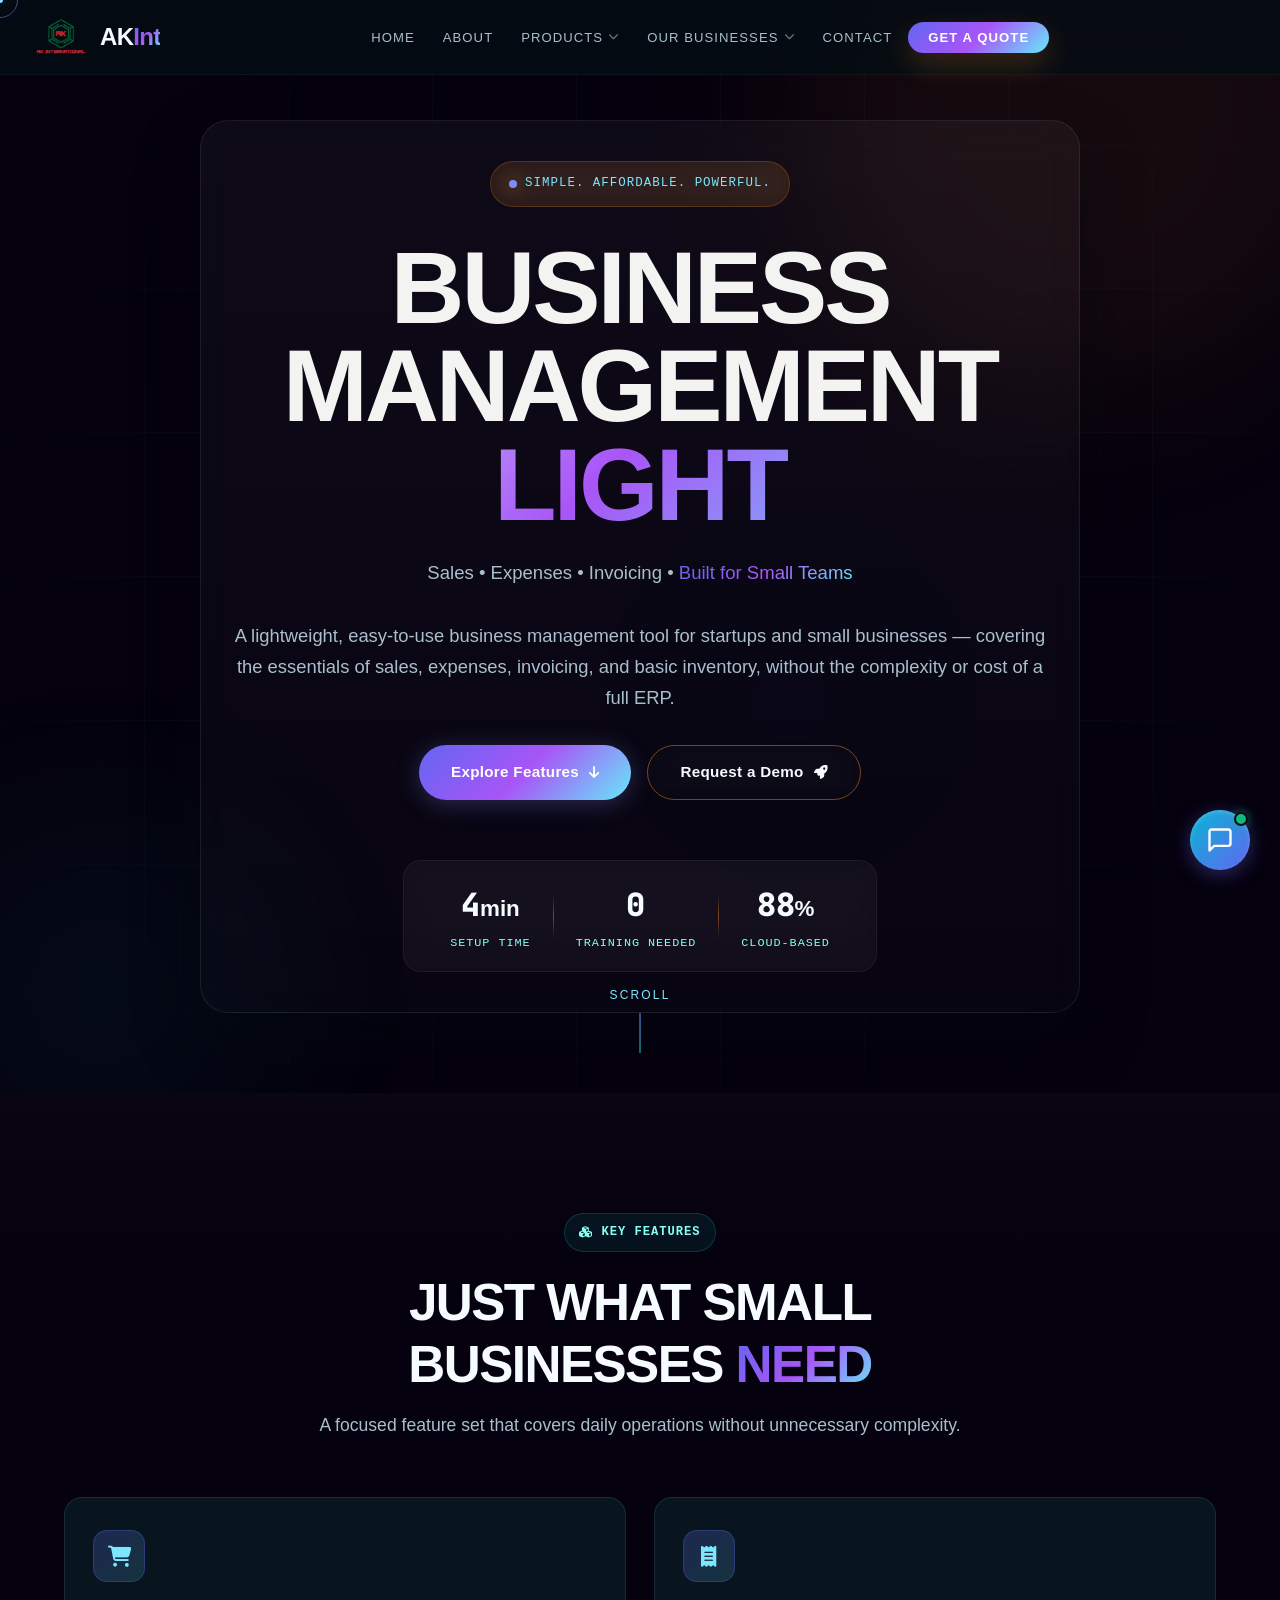
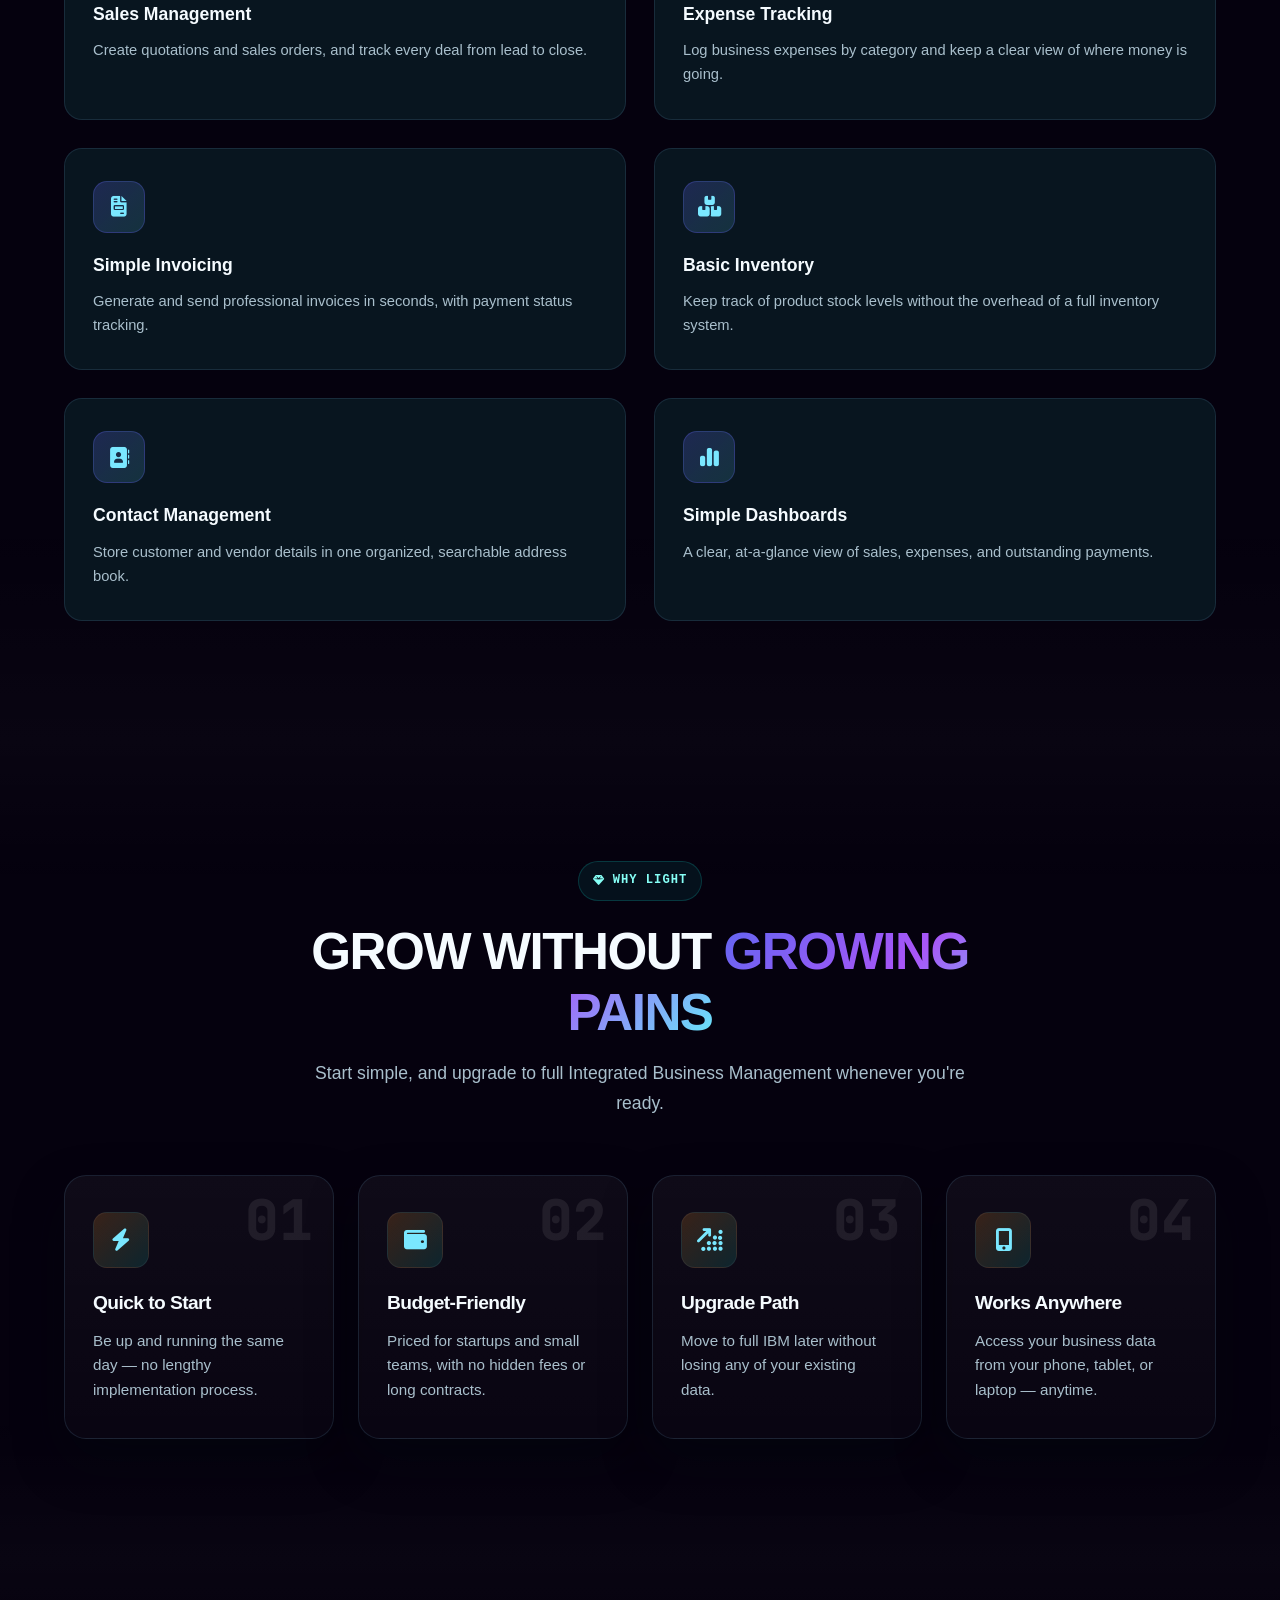
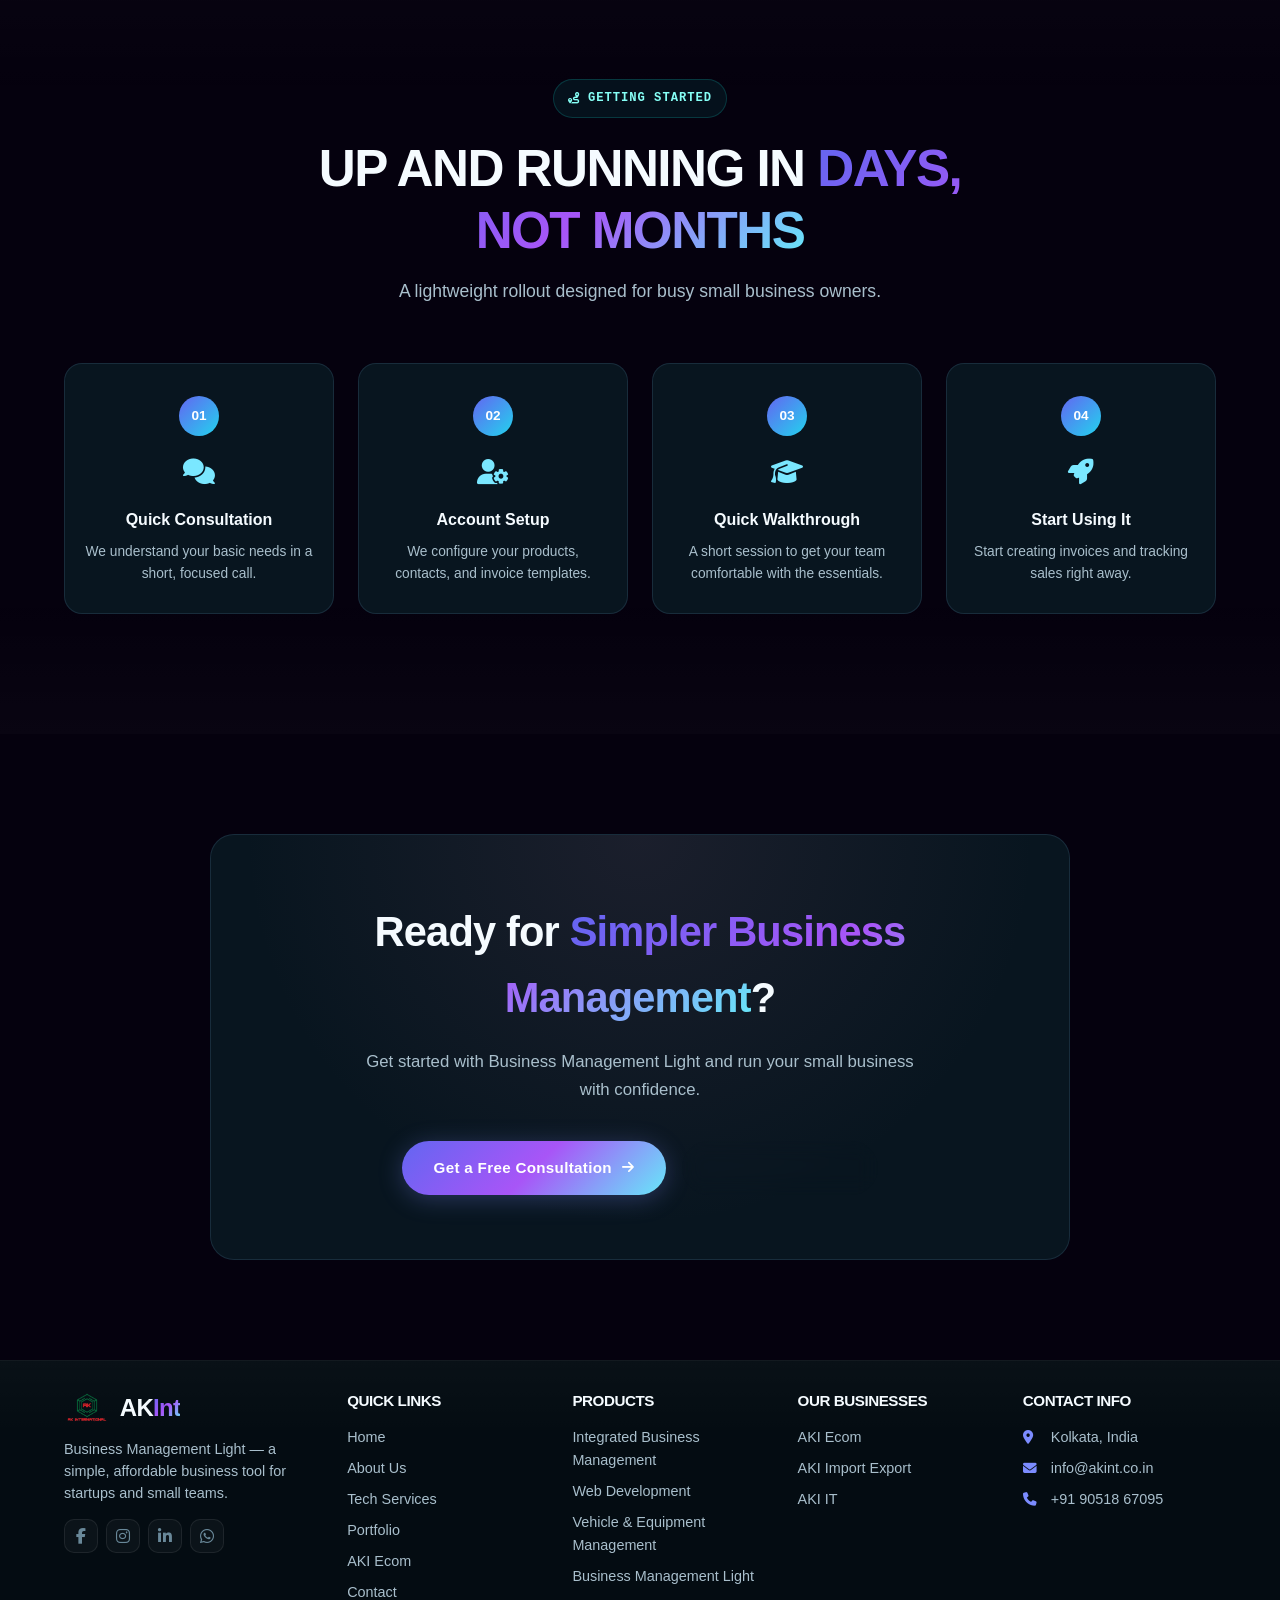
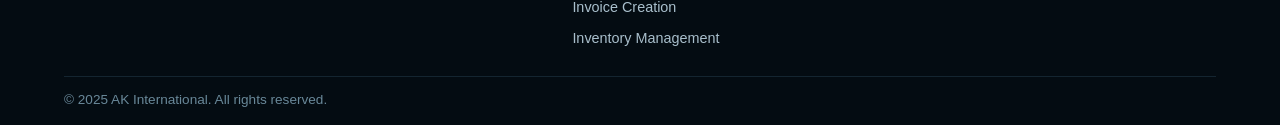
==== business-management-light.html @ e59c5b24 "Add product pages and IBM showcase This commit adds dedicated product landing pages for IBM, web dev" ====
<!DOCTYPE html>
<html lang="en">

<head>
    <meta charset="UTF-8">
    <meta name="viewport" content="width=device-width, initial-scale=1.0">
    <title>Business Management Light - AK International</title>
    <meta name="description" content="Business Management Light by AK International — a simplified, affordable business management tool for small businesses and startups.">
    <link rel="shortcut icon" type="image/png" href="logo.png?v=20251110">
    <link rel="icon" type="image/png" sizes="32x32" href="logo.png?v=20251110">
    <link rel="icon" type="image/png" sizes="16x16" href="logo.png?v=20251110">
    <link rel="apple-touch-icon" href="logo.png?v=20251110">
    <link rel="preconnect" href="https://fonts.googleapis.com">
    <link rel="preconnect" href="https://fonts.gstatic.com" crossorigin>
    <link href="https://fonts.googleapis.com/css2?family=Inter:wght@300;400;500;600;700;800;900&family=JetBrains+Mono:wght@400;700&display=swap" rel="stylesheet">
    <link rel="stylesheet" href="https://cdnjs.cloudflare.com/ajax/libs/font-awesome/6.5.1/css/all.min.css">
    <link rel="stylesheet" href="styles.css">
    <link rel="stylesheet" href="products.css">
    <!-- Google tag (gtag.js) -->
    <script async src="https://www.googletagmanager.com/gtag/js?id=G-WEW70GGLH3"></script>
    <script>
        window.dataLayer = window.dataLayer || [];
        function gtag(){dataLayer.push(arguments);}
        gtag('js', new Date());
        gtag('config', 'G-WEW70GGLH3');
    </script>
</head>

<body class="page-with-home-bg">
    <div class="site-bg-media" aria-hidden="true">
        <video
            id="siteBgVideo"
            class="site-bg-media__video"
            src="https://d8j0ntlcm91z4.cloudfront.net/user_38xzZboKViGWJOttwIXH07lWA1P/hf_20260328_065045_c44942da-53c6-4804-b734-f9e07fc22e08.mp4"
            muted
            playsinline
            autoplay
        ></video>
    </div>

    <!-- Particle Canvas -->
    <canvas id="particleCanvas"></canvas>

    <!-- Custom Cursor -->
    <div class="cursor-dot" id="cursorDot"></div>
    <div class="cursor-ring" id="cursorRing"></div>

    <!-- Navigation -->
    <nav class="navbar" id="navbar">
        <div class="container">
            <a href="index.html" class="logo">
                <img src="company-logo.png" alt="AK International Logo" class="logo-img">
                <span class="logo-text">AK<span class="logo-accent">Int</span></span>
            </a>
            <ul class="nav-menu" id="navMenu">
                <li><a href="index.html" class="nav-link" data-text="Home">Home</a></li>
                <li><a href="index.html#about" class="nav-link" data-text="About">About</a></li>
                <li class="nav-item--dropdown">
                    <a href="#" class="nav-link" data-text="Products" aria-haspopup="true" aria-expanded="false">Products <i class="fas fa-chevron-down nav-dropdown-arrow"></i></a>
                    <ul class="nav-dropdown">
                        <li><a href="ibm.html" class="nav-dropdown__link"><i class="fas fa-building"></i>Integrated Business Management (IBM)</a></li>
                        <li class="nav-dropdown__divider"></li>
                        <li><a href="web-development.html" class="nav-dropdown__link"><i class="fas fa-code"></i>Web Development</a></li>
                        <li class="nav-dropdown__divider"></li>
                        <li><a href="vehicle-equipment-management.html" class="nav-dropdown__link"><i class="fas fa-truck"></i>Advance Vehicle &amp; Heavy Equipment Management</a></li>
                        <li class="nav-dropdown__divider"></li>
                        <li><a href="business-management-light.html" class="nav-dropdown__link active"><i class="fas fa-briefcase"></i>Business Management Light</a></li>
                        <li class="nav-dropdown__divider"></li>
                        <li><a href="invoice-creation.html" class="nav-dropdown__link"><i class="fas fa-file-invoice"></i>Invoice Creation</a></li>
                        <li class="nav-dropdown__divider"></li>
                        <li><a href="inventory-management.html" class="nav-dropdown__link"><i class="fas fa-boxes-stacked"></i>Inventory Management</a></li>
                        <li class="nav-dropdown__divider"></li>
                        <li><a href="https://akint.co.in/odoo.html" class="nav-dropdown__link"><i class="fas fa-cubes"></i>Odoo Solutions</a></li>
                    </ul>
                </li>
                <li class="nav-item--dropdown">
                    <a href="#" class="nav-link" data-text="Our Businesses" aria-haspopup="true" aria-expanded="false">Our Businesses <i class="fas fa-chevron-down nav-dropdown-arrow"></i></a>
                    <ul class="nav-dropdown">
                        <li><a href="https://store.akint.co.in/" class="nav-dropdown__link" target="_blank" rel="noopener"><i class="fas fa-cart-shopping"></i>AKI Ecom</a></li>
                        <li class="nav-dropdown__divider"></li>
                        <li><a href="https://akint.co.in/leather-products.html" class="nav-dropdown__link"><i class="fas fa-ship"></i>AKI Import Export</a></li>
                        <li class="nav-dropdown__divider"></li>
                        <li><a href="https://tech.akint.co.in/" class="nav-dropdown__link"><i class="fas fa-laptop-code"></i>AKI IT</a></li>
                    </ul>
                </li>
                <li><a href="index.html#contact" class="nav-link" data-text="Contact">Contact</a></li>
                <li><a href="index.html#contact" class="nav-link nav-link--cta">Get a Quote</a></li>
            </ul>
            <div class="hamburger" id="hamburger">
                <span></span>
                <span></span>
                <span></span>
            </div>
        </div>
    </nav>

    <!-- Hero Section -->
    <section class="product-hero" id="hero">
        <div class="hero-grid-bg"></div>
        <div class="hero-glow hero-glow--1"></div>
        <div class="hero-glow hero-glow--2"></div>
        <div class="hero-glow hero-glow--3"></div>
        <div class="product-hero__content">
            <div class="hero-badge reveal">
                <span class="hero-badge__dot"></span>
                Simple. Affordable. Powerful.
            </div>
            <h1 class="hero-title reveal">
                <span class="hero-line">Business Management</span>
                <span class="hero-line hero-line--gradient">Light</span>
            </h1>
            <p class="hero-subtitle reveal">
                Sales &bull; Expenses &bull; Invoicing &bull; <span class="text-gradient">Built for Small Teams</span>
            </p>
            <p class="product-hero__desc reveal">
                A lightweight, easy-to-use business management tool for startups and small businesses — covering the essentials of sales, expenses, invoicing, and basic inventory, without the complexity or cost of a full ERP.
            </p>
            <div class="hero-buttons reveal">
                <a href="#features" class="btn btn--primary magnetic-btn">
                    <span>Explore Features</span>
                    <i class="fas fa-arrow-down"></i>
                </a>
                <a href="index.html#contact" class="btn btn--outline magnetic-btn">
                    <span>Request a Demo</span>
                    <i class="fas fa-rocket"></i>
                </a>
            </div>
            <div class="hero-stats reveal">
                <div class="hero-stat">
                    <span class="hero-stat__number" data-count="5">0</span><span class="hero-stat__plus">min</span>
                    <span class="hero-stat__label">Setup Time</span>
                </div>
                <div class="hero-stat__divider"></div>
                <div class="hero-stat">
                    <span class="hero-stat__number" data-count="0">0</span>
                    <span class="hero-stat__label">Training Needed</span>
                </div>
                <div class="hero-stat__divider"></div>
                <div class="hero-stat">
                    <span class="hero-stat__number" data-count="100">0</span><span class="hero-stat__plus">%</span>
                    <span class="hero-stat__label">Cloud-Based</span>
                </div>
            </div>
        </div>
        <div class="hero-scroll">
            <span>Scroll</span>
            <div class="hero-scroll__line"></div>
        </div>
    </section>

    <!-- Key Features Section -->
    <section class="section section--dark" id="features">
        <div class="container">
            <div class="section-header reveal">
                <span class="section-tag"><i class="fas fa-cubes"></i> Key Features</span>
                <h2 class="section-title">Just What Small Businesses <span class="text-gradient">Need</span></h2>
                <p class="section-desc">A focused feature set that covers daily operations without unnecessary complexity.</p>
            </div>
            <div class="product-details-grid">
                <div class="product-detail-card reveal" data-tilt>
                    <div class="product-detail-card__icon"><i class="fas fa-cart-shopping"></i></div>
                    <h3>Sales Management</h3>
                    <p>Create quotations and sales orders, and track every deal from lead to close.</p>
                </div>
                <div class="product-detail-card reveal" data-tilt>
                    <div class="product-detail-card__icon"><i class="fas fa-receipt"></i></div>
                    <h3>Expense Tracking</h3>
                    <p>Log business expenses by category and keep a clear view of where money is going.</p>
                </div>
                <div class="product-detail-card reveal" data-tilt>
                    <div class="product-detail-card__icon"><i class="fas fa-file-invoice"></i></div>
                    <h3>Simple Invoicing</h3>
                    <p>Generate and send professional invoices in seconds, with payment status tracking.</p>
                </div>
                <div class="product-detail-card reveal" data-tilt>
                    <div class="product-detail-card__icon"><i class="fas fa-boxes"></i></div>
                    <h3>Basic Inventory</h3>
                    <p>Keep track of product stock levels without the overhead of a full inventory system.</p>
                </div>
                <div class="product-detail-card reveal" data-tilt>
                    <div class="product-detail-card__icon"><i class="fas fa-address-book"></i></div>
                    <h3>Contact Management</h3>
                    <p>Store customer and vendor details in one organized, searchable address book.</p>
                </div>
                <div class="product-detail-card reveal" data-tilt>
                    <div class="product-detail-card__icon"><i class="fas fa-chart-simple"></i></div>
                    <h3>Simple Dashboards</h3>
                    <p>A clear, at-a-glance view of sales, expenses, and outstanding payments.</p>
                </div>
            </div>
        </div>
    </section>

    <!-- Why Choose Section -->
    <section class="section" id="why">
        <div class="container">
            <div class="section-header reveal">
                <span class="section-tag"><i class="fas fa-gem"></i> Why Light</span>
                <h2 class="section-title">Grow Without <span class="text-gradient">Growing Pains</span></h2>
                <p class="section-desc">Start simple, and upgrade to full Integrated Business Management whenever you're ready.</p>
            </div>
            <div class="features-grid">
                <div class="feature-card reveal" data-tilt>
                    <div class="feature-card__glow"></div>
                    <div class="feature-card__icon">
                        <i class="fas fa-bolt"></i>
                    </div>
                    <h3>Quick to Start</h3>
                    <p>Be up and running the same day — no lengthy implementation process.</p>
                    <div class="feature-card__number">01</div>
                </div>
                <div class="feature-card reveal" data-tilt>
                    <div class="feature-card__glow"></div>
                    <div class="feature-card__icon">
                        <i class="fas fa-wallet"></i>
                    </div>
                    <h3>Budget-Friendly</h3>
                    <p>Priced for startups and small teams, with no hidden fees or long contracts.</p>
                    <div class="feature-card__number">02</div>
                </div>
                <div class="feature-card reveal" data-tilt>
                    <div class="feature-card__glow"></div>
                    <div class="feature-card__icon">
                        <i class="fas fa-arrow-up-right-dots"></i>
                    </div>
                    <h3>Upgrade Path</h3>
                    <p>Move to full IBM later without losing any of your existing data.</p>
                    <div class="feature-card__number">03</div>
                </div>
                <div class="feature-card reveal" data-tilt>
                    <div class="feature-card__glow"></div>
                    <div class="feature-card__icon">
                        <i class="fas fa-mobile-screen-button"></i>
                    </div>
                    <h3>Works Anywhere</h3>
                    <p>Access your business data from your phone, tablet, or laptop — anytime.</p>
                    <div class="feature-card__number">04</div>
                </div>
            </div>
        </div>
    </section>

    <!-- Process Section -->
    <section class="section section--dark">
        <div class="container">
            <div class="section-header reveal">
                <span class="section-tag"><i class="fas fa-route"></i> Getting Started</span>
                <h2 class="section-title">Up and Running in <span class="text-gradient">Days, Not Months</span></h2>
                <p class="section-desc">A lightweight rollout designed for busy small business owners.</p>
            </div>
            <div class="product-process-grid">
                <div class="product-process-step reveal">
                    <div class="product-process-step__num">01</div>
                    <div class="product-process-step__icon"><i class="fas fa-comments"></i></div>
                    <h3>Quick Consultation</h3>
                    <p>We understand your basic needs in a short, focused call.</p>
                </div>
                <div class="product-process-step reveal">
                    <div class="product-process-step__num">02</div>
                    <div class="product-process-step__icon"><i class="fas fa-user-gear"></i></div>
                    <h3>Account Setup</h3>
                    <p>We configure your products, contacts, and invoice templates.</p>
                </div>
                <div class="product-process-step reveal">
                    <div class="product-process-step__num">03</div>
                    <div class="product-process-step__icon"><i class="fas fa-graduation-cap"></i></div>
                    <h3>Quick Walkthrough</h3>
                    <p>A short session to get your team comfortable with the essentials.</p>
                </div>
                <div class="product-process-step reveal">
                    <div class="product-process-step__num">04</div>
                    <div class="product-process-step__icon"><i class="fas fa-rocket"></i></div>
                    <h3>Start Using It</h3>
                    <p>Start creating invoices and tracking sales right away.</p>
                </div>
            </div>
        </div>
    </section>

    <!-- CTA Section -->
    <section class="section-cta">
        <div class="container">
            <div class="cta-box reveal">
                <div class="cta-box__glow"></div>
                <h2>Ready for <span class="text-gradient">Simpler Business Management</span>?</h2>
                <p>Get started with Business Management Light and run your small business with confidence.</p>
                <div class="cta-box__buttons">
                    <a href="index.html#contact" class="btn btn--primary magnetic-btn">
                        <span>Get a Free Consultation</span>
                        <i class="fas fa-arrow-right"></i>
                    </a>
                    <a href="index.html" class="btn btn--outline magnetic-btn">
                        <span>Back to Home</span>
                        <i class="fas fa-home"></i>
                    </a>
                </div>
            </div>
        </div>
    </section>

    <!-- Footer -->
    <footer class="footer">
        <div class="container">
            <div class="footer-grid">
                <div class="footer-col footer-col--brand">
                    <div class="footer-logo">
                        <img src="company-logo.png" alt="AK International Logo" class="logo-img">
                        <span class="logo-text">AK<span class="logo-accent">Int</span></span>
                    </div>
                    <p>Business Management Light — a simple, affordable business tool for startups and small teams.</p>
                    <div class="social-links">
                        <a href="#" aria-label="Facebook"><i class="fab fa-facebook-f"></i></a>
                        <a href="https://www.instagram.com/ak_int_office/?hl=en" aria-label="Instagram" target="_blank" rel="noopener"><i class="fab fa-instagram"></i></a>
                        <a href="https://www.linkedin.com/in/ak-international-9188b13ab" aria-label="LinkedIn"><i class="fab fa-linkedin-in"></i></a>
                        <a href="#" aria-label="WhatsApp"><i class="fab fa-whatsapp"></i></a>
                    </div>
                </div>
                <div class="footer-col">
                    <h4>Quick Links</h4>
                    <ul>
                        <li><a href="index.html">Home</a></li>
                        <li><a href="index.html#about">About Us</a></li>
                        <li><a href="index.html#services">Tech Services</a></li>
                        <li><a href="index.html#portfolio">Portfolio</a></li>
                        <li><a href="https://store.akint.co.in/" target="_blank" rel="noopener">AKI Ecom</a></li>
                        <li><a href="index.html#contact">Contact</a></li>
                    </ul>
                </div>
                <div class="footer-col">
                    <h4>Products</h4>
                    <ul>
                        <li><a href="ibm.html">Integrated Business Management</a></li>
                        <li><a href="web-development.html">Web Development</a></li>
                        <li><a href="vehicle-equipment-management.html">Vehicle &amp; Equipment Management</a></li>
                        <li><a href="business-management-light.html">Business Management Light</a></li>
                        <li><a href="invoice-creation.html">Invoice Creation</a></li>
                        <li><a href="inventory-management.html">Inventory Management</a></li>
                    </ul>
                </div>
                <div class="footer-col">
                    <h4>Our Businesses</h4>
                    <ul>
                        <li><a href="https://store.akint.co.in/" target="_blank" rel="noopener">AKI Ecom</a></li>
                        <li><a href="https://akint.co.in/leather-products.html">AKI Import Export</a></li>
                        <li><a href="https://tech.akint.co.in/">AKI IT</a></li>
                    </ul>
                </div>
                <div class="footer-col">
                    <h4>Contact Info</h4>
                    <ul class="footer-contact">
                        <li><i class="fas fa-location-dot"></i> Kolkata, India</li>
                        <li><i class="fas fa-envelope"></i> info@akint.co.in</li>
                        <li><i class="fas fa-phone"></i> +91 90518 67095</li>
                    </ul>
                </div>
            </div>
            <div class="footer-bottom">
                <p>&copy; 2025 AK International. All rights reserved.</p>
            </div>
        </div>
    </footer>

    <script src="script.js"></script>
</body>

</html>
---- styles.css ----
/* ========================================
   AK INTERNATIONAL - FUTURISTIC TECHY UI
   ======================================== */

/* ===== RESET & GLOBAL ===== */
*, *::before, *::after {
    margin: 0;
    padding: 0;
    box-sizing: border-box;
}

:root {
    /* Core palette */
    --bg-primary: #0a0a0f;
    --bg-secondary: #0d0d14;
    --bg-card: #12121a;
    --bg-card-hover: #1a1a25;
    --surface: #16161f;
    --border: rgba(255, 255, 255, 0.06);
    --border-hover: rgba(255, 255, 255, 0.12);

    /* Accent colors */
    --accent: #6366f1;
    --accent-light: #818cf8;
    --accent-glow: rgba(99, 102, 241, 0.4);
    --cyan: #06b6d4;
    --cyan-light: #22d3ee;
    --cyan-glow: rgba(6, 182, 212, 0.4);
    --purple: #a855f7;
    --amber: #f59e0b;

    /* Text */
    --text-primary: #f1f5f9;
    --text-secondary: #94a3b8;
    --text-muted: #64748b;

    /* Gradients */
    --gradient-accent: linear-gradient(135deg, #6366f1, #8b5cf6, #a855f7);
    --gradient-cyan: linear-gradient(135deg, #06b6d4, #3b82f6);
    --gradient-warm: linear-gradient(135deg, #f59e0b, #ef4444);
    --gradient-card: linear-gradient(135deg, rgba(99, 102, 241, 0.1), rgba(139, 92, 246, 0.05));

    /* Shadows */
    --shadow-sm: 0 1px 3px rgba(0, 0, 0, 0.3);
    --shadow-md: 0 4px 20px rgba(0, 0, 0, 0.4);
    --shadow-lg: 0 10px 40px rgba(0, 0, 0, 0.5);
    --shadow-glow: 0 0 30px var(--accent-glow);

    /* Misc */
    --radius: 16px;
    --radius-sm: 8px;
    --radius-full: 9999px;
    --transition: 0.3s cubic-bezier(0.4, 0, 0.2, 1);
    --transition-slow: 0.6s cubic-bezier(0.4, 0, 0.2, 1);
}

body {
    font-family: 'Inter', -apple-system, BlinkMacSystemFont, sans-serif;
    line-height: 1.6;
    color: var(--text-primary);
    background-color: var(--bg-primary);
    overflow-x: hidden;
    -webkit-font-smoothing: antialiased;
    -moz-osx-font-smoothing: grayscale;
    display: flex;
    flex-direction: column;
    min-height: 100vh;
}

html {
    scroll-behavior: smooth;
    scrollbar-width: thin;
    scrollbar-color: var(--accent) var(--bg-secondary);
    overflow-x: hidden;
}

::-webkit-scrollbar { width: 8px; }
::-webkit-scrollbar-track { background: var(--bg-secondary); }
::-webkit-scrollbar-thumb {
    background: var(--accent);
    border-radius: 4px;
}
::-webkit-scrollbar-thumb:hover { background: var(--accent-light); }

.container {
    max-width: 1200px;
    margin: 0 auto;
    padding: 0 24px;
}

img { max-width: 100%; height: auto; }

a {
    text-decoration: none;
    color: inherit;
    transition: color var(--transition);
}

#particleCanvas {
    position: fixed;
    top: 0;
    left: 0;
    width: 100%;
    height: 100%;
    z-index: 0;
    pointer-events: none;
    opacity: 0.6;
}

/* ===== CUSTOM CURSOR ===== */
.cursor-dot {
    width: 6px;
    height: 6px;
    background: var(--accent-light);
    border-radius: 50%;
    position: fixed;
    pointer-events: none;
    z-index: 10001;
    transform: translate(-50%, -50%);
    transition: transform 0.1s ease, opacity 0.3s ease;
    box-shadow: 0 0 12px var(--accent-glow);
    mix-blend-mode: screen;
}

.cursor-ring {
    width: 36px;
    height: 36px;
    border: 1.5px solid var(--accent);
    border-radius: 50%;
    position: fixed;
    pointer-events: none;
    z-index: 10000;
    transform: translate(-50%, -50%);
    transition: width 0.3s ease, height 0.3s ease, border-color 0.3s ease;
    opacity: 0.5;
}

.cursor-dot.hovering { transform: translate(-50%, -50%) scale(2.5); }
.cursor-ring.hovering {
    width: 50px;
    height: 50px;
    border-color: var(--cyan);
    opacity: 0.8;
}

/* ===== UTILITY TEXT ===== */
.text-gradient {
    background: var(--gradient-accent);
    -webkit-background-clip: text;
    background-clip: text;
    -webkit-text-fill-color: transparent;
}

.text-gradient-cyan {
    background: var(--gradient-cyan);
    -webkit-background-clip: text;
    background-clip: text;
    -webkit-text-fill-color: transparent;
}

/* ===== BUTTONS ===== */
.btn {
    display: inline-flex;
    align-items: center;
    gap: 10px;
    padding: 14px 32px;
    border-radius: var(--radius-full);
    font-weight: 600;
    font-size: 0.95rem;
    cursor: pointer;
    transition: all var(--transition);
    border: none;
    position: relative;
    overflow: hidden;
    letter-spacing: 0.02em;
}

.btn::before {
    content: '';
    position: absolute;
    top: 0; left: 0; right: 0; bottom: 0;
    border-radius: inherit;
    opacity: 0;
    transition: opacity var(--transition);
    background: rgba(255, 255, 255, 0.1);
}

.btn:hover::before { opacity: 1; }

.btn--primary {
    background: var(--gradient-accent);
    color: white;
    box-shadow: 0 4px 25px var(--accent-glow);
}

.btn--primary:hover {
    transform: translateY(-2px);
    box-shadow: 0 8px 40px var(--accent-glow);
}

.btn--outline {
    background: transparent;
    color: var(--text-primary);
    border: 1px solid var(--border-hover);
    backdrop-filter: blur(10px);
}

.btn--outline:hover {
    border-color: var(--accent);
    background: rgba(99, 102, 241, 0.1);
    transform: translateY(-2px);
}

.btn--white {
    background: white;
    color: var(--bg-primary);
    font-weight: 700;
}

.btn--white:hover {
    transform: translateY(-2px);
    box-shadow: 0 8px 30px rgba(255, 255, 255, 0.2);
}

.btn--tech {
    background: var(--gradient-cyan);
    color: white;
    box-shadow: 0 4px 25px var(--cyan-glow);
}

.btn--tech:hover {
    transform: translateY(-2px);
    box-shadow: 0 8px 40px var(--cyan-glow);
}

.btn i {
    font-size: 0.85rem;
    transition: transform var(--transition);
}

.btn:hover i { transform: translateX(4px); }

/* ===== NAVIGATION ===== */
.navbar {
    position: fixed;
    top: 0;
    left: 0;
    right: 0;
    z-index: 1000;
    padding: 16px 0;
    background: rgba(10, 10, 15, 0.6);
    backdrop-filter: blur(20px);
    -webkit-backdrop-filter: blur(20px);
    border-bottom: 1px solid transparent;
    transition: all var(--transition);
}

.navbar.scrolled {
    padding: 10px 0;
    background: rgba(10, 10, 15, 0.9);
    border-bottom-color: var(--border);
}

.navbar.menu-open {
    background: rgba(10, 10, 15, 0.94);
    border-bottom-color: var(--border);
    box-shadow: 0 20px 50px rgba(0, 0, 0, 0.35);
}

.navbar .container {
    display: flex;
    justify-content: space-between;
    align-items: center;
}

.logo {
    display: flex;
    align-items: center;
    gap: 10px;
    z-index: 1001;
}

.logo-img {
    height: 38px;
    width: auto;
    object-fit: contain;
}

.logo-text {
    font-size: 1.5rem;
    font-weight: 800;
    color: var(--text-primary);
    letter-spacing: -0.5px;
}

.logo-accent {
    background: var(--gradient-accent);
    -webkit-background-clip: text;
    background-clip: text;
    -webkit-text-fill-color: transparent;
}

.nav-menu {
    display: flex;
    list-style: none;
    gap: 4px;
    align-items: center;
}

.nav-link {
    color: var(--text-secondary);
    font-weight: 500;
    font-size: 0.85rem;
    padding: 8px 12px;
    border-radius: var(--radius-sm);
    transition: all var(--transition);
    position: relative;
    white-space: nowrap;
}

.nav-link:hover,
.nav-link.active {
    color: var(--text-primary);
    background: rgba(255, 255, 255, 0.05);
}

.nav-link.active::after {
    content: '';
    position: absolute;
    bottom: 2px;
    left: 50%;
    transform: translateX(-50%);
    width: 20px;
    height: 2px;
    background: var(--accent);
    border-radius: 1px;
}

.nav-link--tech {
    color: var(--cyan) !important;
    font-weight: 600;
}

.nav-link--tech:hover {
    background: rgba(6, 182, 212, 0.1) !important;
}

.nav-link--cta {
    background: var(--gradient-accent) !important;
    color: white !important;
    border-radius: var(--radius-full) !important;
    padding: 8px 20px !important;
    font-weight: 600;
}

.nav-link--cta:hover {
    transform: translateY(-1px);
    box-shadow: 0 4px 20px var(--accent-glow);
}

/* ===== DROPDOWN MENU ===== */
.nav-item--dropdown {
    position: relative;
}

.nav-item--dropdown > .nav-link {
    display: flex;
    align-items: center;
    gap: 5px;
}

.nav-item--dropdown > .nav-link .nav-dropdown-arrow {
    font-size: 0.65rem;
    transition: transform 0.25s ease;
    opacity: 0.6;
}

.nav-item--dropdown:hover > .nav-link .nav-dropdown-arrow {
    transform: rotate(180deg);
    opacity: 1;
}

.nav-dropdown {
    position: absolute;
    top: calc(100% + 8px);
    left: 50%;
    transform: translateX(-50%) translateY(-6px);
    min-width: 260px;
    background: rgba(14, 14, 22, 0.96);
    -webkit-backdrop-filter: blur(20px);
    backdrop-filter: blur(20px);
    border: 1px solid var(--border);
    border-radius: 14px;
    padding: 8px;
    list-style: none;
    opacity: 0;
    visibility: hidden;
    pointer-events: none;
    /* short close delay so the menu doesn't vanish while the cursor travels to it */
    transition: opacity 0.22s ease 0.2s, transform 0.22s ease 0.2s, visibility 0s linear 0.42s;
    z-index: 2000;
    box-shadow: 0 20px 60px rgba(0, 0, 0, 0.5), 0 0 0 1px rgba(99,102,241,0.08);
}

/* invisible bridge over the gap between trigger and menu so hover isn't lost */
.nav-dropdown::before {
    content: '';
    position: absolute;
    top: -16px;
    left: 0;
    right: 0;
    height: 16px;
}

.nav-item--dropdown:hover .nav-dropdown,
.nav-item--dropdown:focus-within .nav-dropdown,
.nav-item--dropdown.open .nav-dropdown {
    opacity: 1;
    visibility: visible;
    pointer-events: auto;
    transform: translateX(-50%) translateY(0);
    transition-delay: 0s;
}

.nav-dropdown li {
    list-style: none;
}

.nav-dropdown__link {
    display: flex;
    align-items: center;
    gap: 10px;
    padding: 10px 14px;
    border-radius: 8px;
    font-size: 0.82rem;
    font-weight: 500;
    color: var(--text-secondary);
    transition: all 0.18s ease;
    white-space: normal;
    line-height: 1.35;
}

.nav-dropdown__link:hover {
    color: var(--text-primary);
    background: rgba(99, 102, 241, 0.1);
}

.nav-dropdown__link i {
    flex-shrink: 0;
    width: 28px;
    height: 28px;
    border-radius: 7px;
    background: rgba(99, 102, 241, 0.12);
    border: 1px solid rgba(99, 102, 241, 0.2);
    display: flex;
    align-items: center;
    justify-content: center;
    font-size: 0.75rem;
    color: var(--accent-light);
    transition: background 0.18s, border-color 0.18s;
}

.nav-dropdown__link:hover i {
    background: rgba(99, 102, 241, 0.22);
    border-color: rgba(99, 102, 241, 0.4);
}

.nav-dropdown__divider {
    height: 1px;
    background: var(--border);
    margin: 6px 8px;
}

/* Mobile: dropdown becomes flat list */
@media (max-width: 992px) {
    .nav-dropdown {
        position: static;
        transform: none !important;
        opacity: 1;
        visibility: visible;
        pointer-events: auto;
        background: rgba(99,102,241,0.05);
        border: none;
        border-left: 2px solid rgba(99,102,241,0.3);
        border-radius: 0;
        padding: 4px 0 4px 12px;
        box-shadow: none;
        min-width: unset;
        display: none;
    }

    .nav-item--dropdown.open .nav-dropdown {
        display: block;
    }

    .nav-dropdown__link {
        padding: 8px 10px;
        font-size: 1rem;
    }

    .nav-dropdown__divider { display: none; }
}

.hamburger {
    display: none;
    flex-direction: column;
    cursor: pointer;
    gap: 5px;
    z-index: 1001;
    padding: 5px;
}

.hamburger span {
    width: 24px;
    height: 2px;
    background: var(--text-primary);
    border-radius: 2px;
    transition: all var(--transition);
    transform-origin: center;
}

.hamburger.active span:nth-child(1) { transform: rotate(45deg) translate(5px, 5px); }
.hamburger.active span:nth-child(2) { opacity: 0; transform: scaleX(0); }
.hamburger.active span:nth-child(3) { transform: rotate(-45deg) translate(5px, -5px); }

/* ===== HERO SECTION ===== */
.hero {
    min-height: 100vh;
    display: flex;
    align-items: center;
    justify-content: center;
    position: relative;
    overflow: hidden;
    padding: 120px 24px 80px;
}

.hero-grid-bg {
    position: absolute;
    top: 0; left: 0; right: 0; bottom: 0;
    background-image:
        linear-gradient(rgba(99, 102, 241, 0.03) 1px, transparent 1px),
        linear-gradient(90deg, rgba(99, 102, 241, 0.03) 1px, transparent 1px);
    background-size: 60px 60px;
    mask-image: radial-gradient(ellipse at center, black 30%, transparent 70%);
    -webkit-mask-image: radial-gradient(ellipse at center, black 30%, transparent 70%);
}

.hero-glow {
    position: absolute;
    border-radius: 50%;
    filter: blur(120px);
    opacity: 0.4;
    pointer-events: none;
}

.hero-glow--1 {
    width: 600px;
    height: 600px;
    background: var(--accent);
    top: -200px;
    right: -100px;
    animation: floatGlow 8s ease-in-out infinite;
}

.hero-glow--2 {
    width: 400px;
    height: 400px;
    background: var(--purple);
    bottom: -100px;
    left: -100px;
    animation: floatGlow 10s ease-in-out infinite reverse;
}

.hero-glow--3 {
    width: 300px;
    height: 300px;
    background: var(--cyan);
    top: 50%;
    left: 50%;
    transform: translate(-50%, -50%);
    opacity: 0.15;
    animation: floatGlow 12s ease-in-out infinite;
}

@keyframes floatGlow {
    0%, 100% { transform: translate(0, 0) scale(1); }
    33% { transform: translate(30px, -30px) scale(1.1); }
    66% { transform: translate(-20px, 20px) scale(0.9); }
}

.hero-content {
    text-align: center;
    position: relative;
    z-index: 2;
    max-width: 900px;
    margin: 0 auto;
}

.hero-badge {
    display: inline-flex;
    align-items: center;
    gap: 8px;
    padding: 8px 20px;
    background: rgba(99, 102, 241, 0.1);
    border: 1px solid rgba(99, 102, 241, 0.2);
    border-radius: var(--radius-full);
    font-size: 0.85rem;
    font-weight: 500;
    color: var(--accent-light);
    margin-bottom: 32px;
    backdrop-filter: blur(10px);
}

.hero-badge__dot {
    width: 8px;
    height: 8px;
    background: var(--accent);
    border-radius: 50%;
    animation: pulse 2s ease-in-out infinite;
}

@keyframes pulse {
    0%, 100% { opacity: 1; box-shadow: 0 0 0 0 var(--accent-glow); }
    50% { opacity: 0.7; box-shadow: 0 0 0 8px transparent; }
}

.hero-title {
    font-size: clamp(2.8rem, 7vw, 5.5rem);
    font-weight: 900;
    line-height: 1.05;
    letter-spacing: -0.03em;
    margin-bottom: 24px;
}

.hero-line {
    display: block;
}

.hero-line--gradient {
    background: var(--gradient-accent);
    -webkit-background-clip: text;
    background-clip: text;
    -webkit-text-fill-color: transparent;
    text-shadow: none;
}

.hero-subtitle {
    font-size: clamp(1.1rem, 2.5vw, 1.4rem);
    color: var(--text-secondary);
    margin-bottom: 40px;
    max-width: 600px;
    margin-left: auto;
    margin-right: auto;
    line-height: 1.6;
}

.hero-buttons {
    display: flex;
    gap: 16px;
    justify-content: center;
    flex-wrap: wrap;
    margin-bottom: 60px;
}

.hero-stats {
    display: inline-flex;
    align-items: center;
    gap: 32px;
    padding: 20px 40px;
    background: rgba(255, 255, 255, 0.03);
    border: 1px solid var(--border);
    border-radius: var(--radius);
    backdrop-filter: blur(10px);
}

.hero-stat {
    text-align: center;
}

.hero-stat__number {
    font-size: 2rem;
    font-weight: 800;
    font-family: 'JetBrains Mono', monospace;
    color: var(--text-primary);
}

.hero-stat__plus {
    font-size: 1.4rem;
    font-weight: 700;
    color: var(--accent);
}

.hero-stat__label {
    display: block;
    font-size: 0.8rem;
    color: var(--text-muted);
    text-transform: uppercase;
    letter-spacing: 0.1em;
    margin-top: 4px;
}

.hero-stat__divider {
    width: 1px;
    height: 40px;
    background: var(--border);
}

.hero-scroll {
    position: absolute;
    bottom: 40px;
    left: 50%;
    transform: translateX(-50%);
    display: flex;
    flex-direction: column;
    align-items: center;
    gap: 8px;
    z-index: 2;
}

.hero-scroll span {
    font-size: 0.75rem;
    color: var(--text-muted);
    text-transform: uppercase;
    letter-spacing: 0.15em;
}

.hero-scroll__line {
    width: 1px;
    height: 40px;
    background: linear-gradient(to bottom, var(--accent), transparent);
    animation: scrollLine 2s ease-in-out infinite;
}

@keyframes scrollLine {
    0% { transform: scaleY(0); transform-origin: top; }
    50% { transform: scaleY(1); transform-origin: top; }
    51% { transform: scaleY(1); transform-origin: bottom; }
    100% { transform: scaleY(0); transform-origin: bottom; }
}

/* ===== SECTIONS ===== */
.section {
    padding: 120px 0;
    position: relative;
    z-index: 1;
}

.section--dark {
    background: var(--bg-secondary);
}

.section-header {
    text-align: center;
    max-width: 700px;
    margin: 0 auto 64px;
}

.section-tag {
    display: inline-flex;
    align-items: center;
    gap: 8px;
    padding: 6px 16px;
    background: rgba(99, 102, 241, 0.1);
    border: 1px solid rgba(99, 102, 241, 0.15);
    border-radius: var(--radius-full);
    font-size: 0.8rem;
    font-weight: 600;
    color: var(--accent-light);
    text-transform: uppercase;
    letter-spacing: 0.08em;
    margin-bottom: 20px;
}

.section-tag i { font-size: 0.7rem; }

.section-tag--tech {
    background: rgba(6, 182, 212, 0.1);
    border-color: rgba(6, 182, 212, 0.15);
    color: var(--cyan-light);
}

.section-title {
    font-size: clamp(2rem, 4vw, 3rem);
    font-weight: 800;
    color: var(--text-primary);
    letter-spacing: -0.02em;
    margin-bottom: 16px;
    line-height: 1.2;
}

.section-title--light { color: white; }

.section-desc {
    font-size: 1.1rem;
    color: var(--text-secondary);
    line-height: 1.7;
}

.section-desc--light { color: rgba(255, 255, 255, 0.7); }

/* ===== FEATURE CARDS ===== */
.features-grid {
    display: grid;
    grid-template-columns: repeat(auto-fit, minmax(260px, 1fr));
    gap: 24px;
}

.feature-card {
    background: var(--bg-card);
    border: 1px solid var(--border);
    border-radius: var(--radius);
    padding: 36px 28px;
    position: relative;
    overflow: hidden;
    transition: all var(--transition);
    cursor: default;
}

.feature-card:hover {
    border-color: var(--border-hover);
    background: var(--bg-card-hover);
    transform: translateY(-4px);
    box-shadow: var(--shadow-lg);
}

.feature-card__glow {
    position: absolute;
    top: -50%;
    left: -50%;
    width: 200%;
    height: 200%;
    background: radial-gradient(circle at var(--mouse-x, 50%) var(--mouse-y, 50%), rgba(99, 102, 241, 0.06), transparent 50%);
    pointer-events: none;
    transition: opacity var(--transition);
    opacity: 0;
}

.feature-card:hover .feature-card__glow { opacity: 1; }

.feature-card__icon {
    width: 56px;
    height: 56px;
    display: flex;
    align-items: center;
    justify-content: center;
    background: rgba(99, 102, 241, 0.1);
    border-radius: 14px;
    margin-bottom: 20px;
    transition: all var(--transition);
}

.feature-card__icon i {
    font-size: 1.4rem;
    color: var(--accent-light);
}

.feature-card:hover .feature-card__icon {
    background: var(--gradient-accent);
    box-shadow: 0 4px 20px var(--accent-glow);
}

.feature-card:hover .feature-card__icon i { color: white; }

.feature-card h3 {
    font-size: 1.2rem;
    font-weight: 700;
    color: var(--text-primary);
    margin-bottom: 10px;
}

.feature-card p {
    font-size: 0.95rem;
    color: var(--text-secondary);
    line-height: 1.6;
}

.feature-card__number {
    position: absolute;
    top: 16px;
    right: 20px;
    font-size: 3.5rem;
    font-weight: 900;
    color: rgba(255, 255, 255, 0.02);
    font-family: 'JetBrains Mono', monospace;
    line-height: 1;
    transition: color var(--transition);
}

.feature-card:hover .feature-card__number { color: rgba(99, 102, 241, 0.08); }

/* ===== SERVICE CARDS ===== */
.services-grid {
    display: grid;
    grid-template-columns: repeat(auto-fit, minmax(320px, 1fr));
    gap: 24px;
}

.service-card {
    position: relative;
    border-radius: var(--radius);
    overflow: hidden;
    transition: all var(--transition);
    cursor: default;
}

.service-card__bg {
    position: absolute;
    top: 0; left: 0; right: 0; bottom: 0;
    background: var(--bg-card);
    border: 1px solid var(--border);
    border-radius: var(--radius);
    transition: all var(--transition);
}

.service-card:hover .service-card__bg {
    border-color: var(--border-hover);
    background: var(--bg-card-hover);
}

.service-card__border {
    position: absolute;
    bottom: 0;
    left: 0;
    right: 0;
    height: 2px;
    background: var(--gradient-accent);
    transform: scaleX(0);
    transition: transform var(--transition-slow);
}

.service-card:hover .service-card__border { transform: scaleX(1); }

.service-card__content {
    position: relative;
    z-index: 1;
    padding: 36px 28px;
}

.service-card__icon-wrap {
    width: 64px;
    height: 64px;
    display: flex;
    align-items: center;
    justify-content: center;
    background: rgba(99, 102, 241, 0.08);
    border: 1px solid rgba(99, 102, 241, 0.12);
    border-radius: 18px;
    margin-bottom: 24px;
    transition: all var(--transition);
}

.service-card__icon-wrap i {
    font-size: 1.6rem;
    color: var(--accent-light);
    transition: all var(--transition);
}

.service-card:hover .service-card__icon-wrap {
    background: var(--gradient-accent);
    border-color: transparent;
    box-shadow: 0 8px 30px var(--accent-glow);
    transform: scale(1.05);
}

.service-card:hover .service-card__icon-wrap i { color: white; }

.service-card h3 {
    font-size: 1.3rem;
    font-weight: 700;
    color: var(--text-primary);
    margin-bottom: 12px;
}

.service-card p {
    font-size: 0.95rem;
    color: var(--text-secondary);
    line-height: 1.7;
    margin-bottom: 20px;
}

.service-card__tags {
    display: flex;
    gap: 8px;
    flex-wrap: wrap;
}

.service-card__tags span {
    padding: 4px 12px;
    background: rgba(99, 102, 241, 0.08);
    border-radius: var(--radius-full);
    font-size: 0.75rem;
    font-weight: 500;
    color: var(--text-muted);
    transition: all var(--transition);
}

.service-card:hover .service-card__tags span {
    color: var(--accent-light);
    background: rgba(99, 102, 241, 0.12);
}

/* ===== TECH SECTION ===== */
.section--tech {
    background: #060610;
    overflow: hidden;
}

.tech-bg-grid {
    position: absolute;
    top: 0; left: 0; right: 0; bottom: 0;
    background-image:
        linear-gradient(rgba(6, 182, 212, 0.04) 1px, transparent 1px),
        linear-gradient(90deg, rgba(6, 182, 212, 0.04) 1px, transparent 1px);
    background-size: 40px 40px;
    mask-image: radial-gradient(ellipse at center, black 20%, transparent 70%);
    -webkit-mask-image: radial-gradient(ellipse at center, black 20%, transparent 70%);
}

.tech-grid {
    display: grid;
    grid-template-columns: repeat(auto-fit, minmax(300px, 1fr));
    gap: 24px;
}

.tech-card {
    position: relative;
    background: rgba(255, 255, 255, 0.03);
    backdrop-filter: blur(16px);
    -webkit-backdrop-filter: blur(16px);
    border: 1px solid rgba(255, 255, 255, 0.06);
    border-radius: var(--radius);
    padding: 40px 32px;
    transition: all 0.4s cubic-bezier(0.175, 0.885, 0.32, 1.275);
    overflow: hidden;
}

.tech-card:hover {
    transform: translateY(-8px);
    border-color: rgba(6, 182, 212, 0.3);
    background: rgba(255, 255, 255, 0.06);
    box-shadow: 0 20px 60px rgba(0, 0, 0, 0.4), 0 0 40px rgba(6, 182, 212, 0.1);
}

.tech-card__shimmer {
    position: absolute;
    top: 0;
    left: -100%;
    width: 100%;
    height: 100%;
    background: linear-gradient(90deg, transparent, rgba(6, 182, 212, 0.05), transparent);
    transition: left 0.8s ease;
}

.tech-card:hover .tech-card__shimmer { left: 100%; }

.tech-card__badge {
    display: inline-block;
    padding: 4px 14px;
    background: var(--gradient-cyan);
    border-radius: var(--radius-full);
    font-size: 0.7rem;
    font-weight: 700;
    text-transform: uppercase;
    letter-spacing: 0.1em;
    margin-bottom: 20px;
    color: white;
}

.tech-card__icon {
    margin-bottom: 20px;
}

.tech-card__icon i {
    font-size: 2.2rem;
    background: var(--gradient-cyan);
    -webkit-background-clip: text;
    background-clip: text;
    -webkit-text-fill-color: transparent;
}

.tech-card h3 {
    font-size: 1.3rem;
    font-weight: 700;
    color: white;
    margin-bottom: 12px;
}

.tech-card p {
    color: rgba(255, 255, 255, 0.6);
    font-size: 0.95rem;
    line-height: 1.7;
}

.tech-card__line {
    position: absolute;
    bottom: 0;
    left: 0;
    right: 0;
    height: 2px;
    background: var(--gradient-cyan);
    transform: scaleX(0);
    transition: transform var(--transition-slow);
}

.tech-card:hover .tech-card__line { transform: scaleX(1); }

.tech-cta {
    text-align: center;
    margin-top: 56px;
}

/* ===== STATS MARQUEE ===== */
.stats-marquee {
    padding: 32px 0;
    background: var(--bg-secondary);
    border-top: 1px solid var(--border);
    border-bottom: 1px solid var(--border);
    overflow: hidden;
    position: relative;
    z-index: 1;
}

.stats-marquee__track {
    display: flex;
    overflow: hidden;
}

.stats-marquee__content {
    display: flex;
    align-items: center;
    gap: 40px;
    animation: marquee 20s linear infinite;
    white-space: nowrap;
    min-width: max-content;
}

@keyframes marquee {
    0% { transform: translateX(0); }
    100% { transform: translateX(-50%); }
}

.marquee-stat {
    display: flex;
    align-items: center;
    gap: 12px;
}

.marquee-stat__number {
    font-size: 2rem;
    font-weight: 800;
    font-family: 'JetBrains Mono', monospace;
    background: var(--gradient-accent);
    -webkit-background-clip: text;
    background-clip: text;
    -webkit-text-fill-color: transparent;
}

.marquee-stat__label {
    font-size: 0.9rem;
    color: var(--text-muted);
    text-transform: uppercase;
    letter-spacing: 0.08em;
    font-weight: 500;
}

.marquee-stat__sep {
    color: var(--text-muted);
    opacity: 0.3;
    font-size: 1.2rem;
}

/* ===== GALLERY ===== */
.gallery-grid {
    display: grid;
    grid-template-columns: repeat(auto-fit, minmax(300px, 1fr));
    gap: 24px;
}

.gallery-card {
    background: var(--bg-card);
    border: 1px solid var(--border);
    border-radius: var(--radius);
    overflow: hidden;
    transition: all var(--transition);
}

.gallery-card:hover {
    border-color: var(--border-hover);
    transform: translateY(-4px);
    box-shadow: var(--shadow-lg);
}

.gallery-card__img-wrap {
    position: relative;
    height: 220px;
    overflow: hidden;
}

.gallery-card__img-wrap img {
    width: 100%;
    height: 100%;
    object-fit: cover;
    transition: transform var(--transition-slow);
}

.gallery-card:hover .gallery-card__img-wrap img {
    transform: scale(1.08);
}

.gallery-card__overlay {
    position: absolute;
    top: 0; left: 0; right: 0; bottom: 0;
    background: rgba(10, 10, 15, 0.6);
    display: flex;
    align-items: center;
    justify-content: center;
    opacity: 0;
    transition: opacity var(--transition);
}

.gallery-card:hover .gallery-card__overlay { opacity: 1; }

.gallery-card__overlay i {
    font-size: 1.5rem;
    color: white;
    width: 50px;
    height: 50px;
    display: flex;
    align-items: center;
    justify-content: center;
    background: var(--gradient-accent);
    border-radius: 50%;
    transform: scale(0.8);
    transition: transform var(--transition);
}

.gallery-card:hover .gallery-card__overlay i { transform: scale(1); }

.gallery-card__info {
    padding: 24px;
}

.gallery-card__info h3 {
    font-size: 1.15rem;
    font-weight: 700;
    color: var(--text-primary);
    margin-bottom: 8px;
}

.gallery-card__info p {
    font-size: 0.9rem;
    color: var(--text-secondary);
    line-height: 1.5;
}

.gallery-card__img-wrap--icon {
    display: flex;
    align-items: center;
    justify-content: center;
    background: linear-gradient(135deg, rgba(99, 102, 241, 0.1), rgba(6, 182, 212, 0.1));
}

.tech-stack-icons {
    display: flex;
    gap: 24px;
    font-size: 2.5rem;
}

.tech-stack-icons i {
    color: var(--text-secondary);
    transition: color 0.3s, transform 0.3s;
}

.gallery-card:hover .tech-stack-icons i {
    color: var(--cyan-light);
    transform: translateY(-4px);
}

.tech-stack-icons i:nth-child(1) { transition-delay: 0s; }
.tech-stack-icons i:nth-child(2) { transition-delay: 0.05s; }
.tech-stack-icons i:nth-child(3) { transition-delay: 0.1s; }

/* ===== IMPORT EXPORT BANNER ===== */
.import-export-banner {
    padding: 40px 0;
    background: var(--bg-secondary);
}

.ie-banner {
    display: flex;
    align-items: center;
    gap: 24px;
    padding: 32px 40px;
    background: rgba(255, 255, 255, 0.02);
    border: 1px solid var(--border);
    border-radius: 16px;
    transition: border-color 0.3s;
}

.ie-banner:hover {
    border-color: var(--border-hover);
}

.ie-banner__icon {
    flex-shrink: 0;
    width: 64px;
    height: 64px;
    display: flex;
    align-items: center;
    justify-content: center;
    border-radius: 16px;
    background: linear-gradient(135deg, rgba(99, 102, 241, 0.15), rgba(6, 182, 212, 0.15));
    font-size: 1.5rem;
    color: var(--cyan-light);
}

.ie-banner__content h3 {
    font-size: 1.25rem;
    color: var(--text-primary);
    margin-bottom: 6px;
}

.ie-banner__content p {
    font-size: 0.95rem;
    color: var(--text-secondary);
    line-height: 1.5;
}

.ie-banner__btn {
    flex-shrink: 0;
    margin-left: auto;
    white-space: nowrap;
}

@media (max-width: 768px) {
    .ie-banner {
        flex-direction: column;
        text-align: center;
        padding: 24px;
    }
    .ie-banner__btn {
        margin-left: 0;
    }
}

/* ===== VALUED CUSTOMERS ===== */
.customers-section {
    position: relative;
    overflow: hidden;
}

.network-intro {
    max-width: 780px;
    margin: 0 auto 46px;
    text-align: center;
}

.network-intro h2 {
    color: var(--text-primary);
    font-size: clamp(2rem, 4vw, 3.4rem);
    font-weight: 800;
    line-height: 1.08;
    margin-bottom: 12px;
}

.network-intro p {
    color: var(--text-secondary);
    font-size: clamp(1rem, 1.8vw, 1.25rem);
    line-height: 1.55;
}

.network-partners {
    width: 100%;
    max-width: 920px;
    overflow: hidden;
    margin: 28px auto 0;
    padding: 12px;
    border: 1px solid rgba(255, 255, 255, 0.14);
    border-radius: 14px;
    position: relative;
}

.network-partners::before,
.network-partners::after {
    content: "";
    position: absolute;
    top: 0;
    bottom: 0;
    width: 70px;
    z-index: 2;
    pointer-events: none;
}

.network-partners::before {
    left: 0;
    background: linear-gradient(90deg, var(--bg-primary), rgba(10, 10, 15, 0));
}

.network-partners::after {
    right: 0;
    background: linear-gradient(270deg, var(--bg-primary), rgba(10, 10, 15, 0));
}

.network-partners__track {
    display: flex;
    width: max-content;
    animation: partnerSlide 18s linear infinite;
}

.network-partners:hover .network-partners__track {
    animation-play-state: paused;
}

.network-partners__group {
    display: flex;
    gap: 16px;
    padding-right: 16px;
}

.network-partner-card {
    width: 300px;
    display: flex;
    flex: 0 0 auto;
    align-items: center;
    gap: 18px;
    padding: 18px 20px;
    background: rgba(255, 255, 255, 0.04);
    border: 1px solid rgba(255, 255, 255, 0.16);
    border-radius: var(--radius-sm);
    text-align: left;
    transition: transform var(--transition), border-color var(--transition), background var(--transition);
}

.network-partner-card:hover {
    transform: translateY(-4px);
    background: rgba(255, 255, 255, 0.07);
    border-color: var(--border-hover);
}

.network-partner-card__logo {
    width: 154px;
    height: 72px;
    display: flex;
    flex: 0 0 auto;
    align-items: center;
    justify-content: center;
    padding: 10px;
    background: #ffffff;
    border-radius: 8px;
}

.network-partner-card__logo--wide {
    width: 178px;
}

.network-partner-card__logo img {
    width: 100%;
    max-height: 52px;
    object-fit: contain;
}

.network-partner-card__content {
    display: flex;
    flex-direction: column;
    gap: 4px;
}

.network-partner-card__label {
    color: var(--cyan-light);
    font-size: 0.78rem;
    font-weight: 800;
    letter-spacing: 0.1em;
    text-transform: uppercase;
}

.network-partner-card strong {
    color: var(--text-primary);
    font-size: 1.15rem;
    line-height: 1.2;
}

@keyframes partnerSlide {
    from {
        transform: translateX(0);
    }

    to {
        transform: translateX(-50%);
    }
}

.customers-section__title {
    font-size: clamp(2.6rem, 6vw, 5rem);
}

.customers-section__subtitle {
    color: var(--text-secondary);
    font-size: clamp(1rem, 2vw, 1.35rem);
    font-weight: 600;
    line-height: 1.35;
    margin: 8px auto 10px;
    white-space: nowrap;
}

.customers-carousel {
    width: 100%;
    overflow: hidden;
    padding: 24px;
    background: transparent;
    border: 1px solid rgba(255, 255, 255, 0.18);
    border-radius: 14px;
    box-shadow: inset 0 1px 0 rgba(255, 255, 255, 0.05);
    position: relative;
}

.customers-carousel::before,
.customers-carousel::after {
    content: "";
    position: absolute;
    top: 0;
    bottom: 0;
    width: 92px;
    z-index: 2;
    pointer-events: none;
}

.customers-carousel::before {
    left: 0;
    background: linear-gradient(90deg, var(--bg-primary), rgba(10, 10, 15, 0));
}

.customers-carousel::after {
    right: 0;
    background: linear-gradient(270deg, var(--bg-primary), rgba(10, 10, 15, 0));
}

.customers-carousel__track {
    display: flex;
    width: max-content;
    animation: customersSlide 22s linear infinite;
}

.customers-carousel:hover .customers-carousel__track {
    animation-play-state: paused;
}

.customers-carousel__group {
    display: flex;
    gap: 40px;
    padding-right: 40px;
}

.customer-logo-card {
    width: 218px;
    min-height: 188px;
    display: flex;
    flex: 0 0 auto;
    flex-direction: column;
    align-items: center;
    justify-content: center;
    gap: 16px;
    padding: 24px 20px 22px;
    background: linear-gradient(180deg, rgba(255, 255, 255, 0.98), rgba(241, 245, 249, 0.94));
    border: 1px solid rgba(255, 255, 255, 0.82);
    border-radius: 12px;
    box-shadow: 0 16px 34px rgba(2, 8, 23, 0.22), inset 0 1px 0 rgba(255, 255, 255, 0.9);
    position: relative;
    overflow: hidden;
    transition: transform var(--transition), box-shadow var(--transition), border-color var(--transition);
}

.customer-logo-card::before {
    content: "";
    position: absolute;
    inset: 0;
    background: radial-gradient(circle at 50% 0%, rgba(6, 182, 212, 0.12), transparent 45%);
    opacity: 0;
    transition: opacity var(--transition);
}

.customer-logo-card::after {
    content: "";
    position: absolute;
    left: 22px;
    right: 22px;
    bottom: 0;
    height: 3px;
    background: linear-gradient(90deg, var(--cyan), var(--accent), var(--amber));
    border-radius: 999px 999px 0 0;
    opacity: 0.72;
}

.customer-logo-card:hover {
    transform: translateY(-7px) scale(1.025);
    border-color: rgba(34, 211, 238, 0.42);
    box-shadow: 0 24px 50px rgba(2, 8, 23, 0.28), 0 0 24px rgba(6, 182, 212, 0.13);
}

.customer-logo-card:hover::before {
    opacity: 1;
}

.customer-logo-card__mark {
    width: 142px;
    height: 98px;
    display: flex;
    align-items: center;
    justify-content: center;
    padding: 10px;
    background: #ffffff;
    border: 1px solid rgba(15, 23, 42, 0.07);
    border-radius: 10px;
    box-shadow: 0 10px 22px rgba(15, 23, 42, 0.08);
    position: relative;
    z-index: 1;
}

.customer-logo-card__mark--wide {
    width: 172px;
}

.customer-logo-card img {
    width: 122px;
    max-height: 78px;
    object-fit: contain;
    filter: drop-shadow(0 4px 7px rgba(15, 23, 42, 0.13));
    position: relative;
    z-index: 1;
}

.customer-logo-card__mark--wide img {
    width: 150px;
}

.customer-logo-card__name {
    color: #172033;
    font-size: 0.98rem;
    font-weight: 800;
    letter-spacing: 0.01em;
    line-height: 1.2;
    text-align: center;
    min-height: 2.4em;
    display: flex;
    align-items: center;
    position: relative;
    z-index: 1;
}

.customer-logo-card__placeholder {
    min-width: 96px;
    min-height: 46px;
    display: flex;
    align-items: center;
    justify-content: center;
    color: #7b8794;
    background: #ffffff;
    border: 1px dashed rgba(37, 50, 68, 0.18);
    border-radius: 6px;
    font-size: 0.8rem;
    font-weight: 700;
    letter-spacing: 0.08em;
    text-transform: uppercase;
    position: relative;
    z-index: 1;
}

@keyframes customersSlide {
    from {
        transform: translateX(0);
    }

    to {
        transform: translateX(-50%);
    }
}

@media (max-width: 640px) {
    .network-partners {
        padding: 10px;
    }

    .network-partners::before,
    .network-partners::after {
        width: 36px;
    }

    .network-partners__group {
        gap: 12px;
        padding-right: 12px;
    }

    .network-partner-card {
        width: 184px;
        flex-direction: column;
        text-align: center;
        gap: 12px;
        padding: 16px;
    }

    .network-partner-card__logo,
    .network-partner-card__logo--wide {
        width: 132px;
        height: 62px;
    }

    .network-partner-card strong {
        font-size: 0.98rem;
    }

    .customers-section__title {
        font-size: 2.55rem;
    }

    .customers-section__subtitle {
        white-space: normal;
    }

    .customers-carousel {
        padding: 14px;
    }

    .customers-carousel::before,
    .customers-carousel::after {
        width: 44px;
    }

    .customers-carousel__group {
        gap: 16px;
        padding-right: 16px;
    }

    .customer-logo-card {
        width: 168px;
        min-height: 156px;
        padding: 18px 16px;
    }

    .customer-logo-card__mark,
    .customer-logo-card img {
        width: 112px;
        max-height: 72px;
    }

    .customer-logo-card__mark--wide,
    .customer-logo-card__mark--wide img {
        width: 132px;
    }

    .customer-logo-card__name {
        font-size: 0.84rem;
    }
}

/* ===== CONTACT CARDS ===== */
.contact-grid {
    display: grid;
    grid-template-columns: repeat(auto-fit, minmax(260px, 1fr));
    gap: 24px;
}

.contact-card {
    background: var(--bg-card);
    border: 1px solid var(--border);
    border-radius: var(--radius);
    padding: 36px 28px;
    text-align: center;
    position: relative;
    overflow: hidden;
    transition: all var(--transition);
}

.contact-card:hover {
    border-color: var(--border-hover);
    background: var(--bg-card-hover);
    transform: translateY(-4px);
}

.contact-card__icon {
    width: 64px;
    height: 64px;
    display: flex;
    align-items: center;
    justify-content: center;
    background: rgba(99, 102, 241, 0.1);
    border-radius: 50%;
    margin: 0 auto 20px;
    transition: all var(--transition);
}

.contact-card__icon i {
    font-size: 1.5rem;
    color: var(--accent-light);
}

.contact-card:hover .contact-card__icon {
    background: var(--gradient-accent);
    box-shadow: 0 8px 30px var(--accent-glow);
}

.contact-card:hover .contact-card__icon i { color: white; }

.contact-card__ring {
    position: absolute;
    top: -1px; left: -1px; right: -1px; bottom: -1px;
    border-radius: var(--radius);
    padding: 1px;
    background: var(--gradient-accent);
    mask: linear-gradient(#fff 0 0) content-box, linear-gradient(#fff 0 0);
    -webkit-mask: linear-gradient(#fff 0 0) content-box, linear-gradient(#fff 0 0);
    -webkit-mask-composite: xor;
    mask-composite: exclude;
    opacity: 0;
    transition: opacity var(--transition);
}

.contact-card:hover .contact-card__ring { opacity: 1; }

.contact-card h3 {
    font-size: 1.2rem;
    font-weight: 700;
    color: var(--text-primary);
    margin-bottom: 12px;
}

.contact-card p {
    font-size: 0.95rem;
    color: var(--text-secondary);
    margin-bottom: 4px;
}

.contact-card a {
    color: var(--accent-light);
    transition: color var(--transition);
}

.contact-card a:hover { color: var(--cyan-light); }

/* ===== CTA SECTION ===== */
.cta {
    padding: 120px 0;
    position: relative;
    overflow: hidden;
    text-align: center;
    z-index: 1;
}

.cta__bg {
    position: absolute;
    top: 0; left: 0; right: 0; bottom: 0;
    background: var(--gradient-accent);
    opacity: 0.9;
}

.cta__content {
    position: relative;
    z-index: 1;
}

.cta h2 {
    font-size: clamp(2rem, 4vw, 3rem);
    font-weight: 800;
    color: white;
    margin-bottom: 16px;
    letter-spacing: -0.02em;
}

.cta h2 .text-gradient {
    background: linear-gradient(135deg, #fbbf24, #f59e0b);
    -webkit-background-clip: text;
    background-clip: text;
    -webkit-text-fill-color: transparent;
}

.cta p {
    font-size: 1.15rem;
    color: rgba(255, 255, 255, 0.85);
    margin-bottom: 36px;
    max-width: 500px;
    margin-left: auto;
    margin-right: auto;
}

/* ===== FOOTER ===== */
.footer {
    background: var(--bg-secondary);
    border-top: 1px solid var(--border);
    padding: 28px 0 8px;
    position: relative;
    z-index: 1;
    width: 100%;
    overflow: hidden;
}

.footer__glow {
    position: absolute;
    top: 0;
    left: 50%;
    transform: translateX(-50%);
    width: 600px;
    height: 300px;
    background: radial-gradient(ellipse, rgba(99, 102, 241, 0.08) 0%, transparent 70%);
    pointer-events: none;
}

.footer__inner {
    width: 100%;
    max-width: none;
    margin: 0 auto;
    padding: 0 32px;
}

.footer-grid {
    display: grid;
    grid-template-columns: 1.3fr 1fr 1fr 1fr 1fr;
    gap: 32px;
    margin-bottom: 18px;
}

.footer-logo {
    display: flex;
    align-items: center;
    gap: 10px;
    margin-bottom: 10px;
}

.footer-logo .logo-img { height: 30px; }

.footer-col--brand p {
    color: var(--text-secondary);
    font-size: 0.9rem;
    line-height: 1.55;
    margin-bottom: 14px;
}

.social-links {
    display: flex;
    gap: 8px;
}

.social-links a {
    width: 34px;
    height: 34px;
    display: flex;
    align-items: center;
    justify-content: center;
    background: rgba(255, 255, 255, 0.05);
    border: 1px solid var(--border);
    border-radius: 10px;
    color: var(--text-muted);
    transition: all var(--transition);
}

.social-links a:hover {
    background: var(--gradient-accent);
    border-color: transparent;
    color: white;
    transform: translateY(-2px);
    box-shadow: 0 4px 15px var(--accent-glow);
}

.footer-col h4 {
    font-size: 0.95rem;
    font-weight: 700;
    color: var(--text-primary);
    margin-bottom: 12px;
    text-transform: uppercase;
    letter-spacing: 0.06em;
}

.footer-col ul { list-style: none; }

.footer-col ul li {
    margin-bottom: 8px;
    font-size: 0.9rem;
}

.footer-col ul li a {
    color: var(--text-secondary);
    transition: color var(--transition);
}

.footer-col ul li a:hover { color: var(--accent-light); }

.footer-col ul li i {
    margin-right: 8px;
    color: var(--accent);
    font-size: 0.85rem;
    width: 16px;
}

.footer-bottom {
    display: flex;
    justify-content: space-between;
    align-items: center;
    padding-top: 12px;
    padding-bottom: 6px;
    border-top: 1px solid var(--border);
}

.footer-bottom p {
    font-size: 0.85rem;
    color: var(--text-muted);
    margin: 0;
}

.footer-bottom__tech {
    font-size: 0.8rem;
    color: var(--text-muted);
}

/* ===== SCROLL REVEAL ===== */
.reveal {
    opacity: 0;
    transform: translateY(30px);
    transition: opacity 0.8s ease, transform 0.8s ease;
}

.reveal.revealed {
    opacity: 1;
    transform: translateY(0);
}

/* ===== RESPONSIVE ===== */
@media (max-width: 1024px) {
    .footer-grid {
        grid-template-columns: 1fr;
        gap: 36px;
    }

    .hamburger { display: flex; z-index: 1001; }

    .nav-menu {
        position: absolute;
        top: calc(100% + 12px);
        left: 16px;
        right: 16px;
        z-index: 1000;
        flex-direction: column;
        background: rgba(10, 10, 15, 0.96);
        -webkit-backdrop-filter: blur(20px);
        backdrop-filter: blur(20px);
        justify-content: flex-start;
        align-items: center;
        gap: 8px;
        padding: 20px;
        border: 1px solid var(--border);
        border-radius: 20px;
        box-shadow: 0 24px 60px rgba(0, 0, 0, 0.45);
        max-height: calc(100vh - 110px);
        overflow-y: auto;
        -ms-overflow-style: none;
        scrollbar-width: none;
        opacity: 0;
        visibility: hidden;
        pointer-events: none;
        transform: translateY(-12px);
        transition: transform var(--transition), opacity var(--transition), visibility var(--transition);
    }

    .nav-menu::-webkit-scrollbar {
        width: 0;
        height: 0;
        display: none;
    }

    .nav-menu.active {
        opacity: 1;
        visibility: visible;
        pointer-events: auto;
        transform: translateY(0);
    }

    .nav-link {
        display: block;
        font-size: 1.2rem;
        padding: 12px 24px;
        width: 100%;
        text-align: center;
    }

    .nav-menu > li {
        width: 100%;
    }

    .nav-item--dropdown > .nav-link {
        display: flex;
        justify-content: center;
    }
}

@media (max-width: 768px) {
    .hero { padding: 100px 24px 60px; min-height: auto; }

    .hero-title { margin-bottom: 16px; }

    .hero-stats {
        flex-direction: column;
        gap: 16px;
        padding: 24px;
    }

    .hero-stat__divider {
        width: 40px;
        height: 1px;
    }

    .hero-scroll { display: none; }

    .section { padding: 80px 0; }

    .features-grid,
    .services-grid,
    .tech-grid,
    .gallery-grid,
    .contact-grid {
        grid-template-columns: 1fr;
    }

    .footer-grid {
        grid-template-columns: 1fr;
        gap: 32px;
    }

    .footer-bottom {
        flex-direction: column;
        gap: 8px;
        text-align: center;
    }

    /* Disable custom cursor on mobile */
    .cursor-dot, .cursor-ring { display: none; }
}

@media (max-width: 480px) {
    .hero-buttons .btn {
        width: 100%;
        justify-content: center;
    }

    .section-title {
        font-size: 1.8rem;
    }

    .section { padding: 60px 0; }

    .footer-grid {
        grid-template-columns: 1fr;
        gap: 28px;
    }
}

/* ===== PREFERS REDUCED MOTION ===== */
@media (prefers-reduced-motion: reduce) {
    *, *::before, *::after {
        animation-duration: 0.01ms !important;
        animation-iteration-count: 1 !important;
        transition-duration: 0.01ms !important;
    }

    .reveal {
        opacity: 1;
        transform: none;
    }
}

/* ========================================
   EP TECH-STYLE THEME OVERRIDES
   ======================================== */

:root {
    --bg-primary: #061018;
    --bg-secondary: #091721;
    --bg-card: rgba(10, 24, 35, 0.88);
    --bg-card-hover: rgba(15, 34, 49, 0.96);
    --surface: rgba(12, 28, 40, 0.84);
    --border: rgba(96, 149, 182, 0.18);
    --border-hover: rgba(255, 145, 32, 0.46);
    --accent: #7c8cff;
    --accent-light: #7ae7ff;
    --accent-glow: rgba(124, 140, 255, 0.28);
    --cyan: #0fd3c5;
    --cyan-light: #86fff6;
    --cyan-glow: rgba(15, 211, 197, 0.24);
    --purple: #4c78ff;
    --amber: #38bdf8;
    --text-primary: #f5fbff;
    --text-secondary: #a9bfcc;
    --text-muted: #698899;
    --gradient-accent: linear-gradient(135deg, #6366f1 0%, #a855f7 50%, #67e8f9 100%);
    --gradient-cyan: linear-gradient(135deg, #0fd3c5 0%, #45d8ff 100%);
    --gradient-warm: linear-gradient(135deg, #6366f1 0%, #22d3ee 100%);
    --gradient-card: linear-gradient(140deg, rgba(255, 143, 31, 0.14), rgba(15, 211, 197, 0.08));
    --shadow-md: 0 22px 50px rgba(1, 9, 15, 0.42);
    --shadow-lg: 0 28px 65px rgba(1, 9, 15, 0.58);
    --shadow-glow: 0 0 36px rgba(255, 143, 31, 0.24);
    --radius: 22px;
    --radius-sm: 12px;
}

html {
    background:
        radial-gradient(circle at top left, rgba(255, 143, 31, 0.12), transparent 30%),
        radial-gradient(circle at top right, rgba(15, 211, 197, 0.12), transparent 26%),
        linear-gradient(180deg, #061018 0%, #07131c 40%, #061018 100%);
}

body {
    font-family: 'Space Grotesk', sans-serif;
    background:
        radial-gradient(circle at 15% 10%, rgba(255, 143, 31, 0.08), transparent 18%),
        radial-gradient(circle at 85% 12%, rgba(15, 211, 197, 0.08), transparent 18%),
        linear-gradient(180deg, rgba(255, 255, 255, 0.015) 1px, transparent 1px),
        linear-gradient(90deg, rgba(255, 255, 255, 0.015) 1px, transparent 1px),
        linear-gradient(180deg, #061018 0%, #081520 55%, #061018 100%);
    background-size: auto, auto, 72px 72px, 72px 72px, auto;
}

.site-bg-media {
    position: fixed;
    inset: 0;
    overflow: hidden;
    pointer-events: none;
    z-index: -3;
    background: #050113;
}

.site-bg-media__video,
.site-bg-media__banner {
    position: absolute;
    inset: 0;
    width: 100%;
    height: 100%;
    object-fit: cover;
    object-position: center;
}

.site-bg-media__video {
    opacity: 0;
    filter: saturate(1.02) contrast(1.02) brightness(0.9);
    will-change: opacity;
}

.site-bg-media__banner {
    opacity: 0.22;
    transform: scale(1.03);
    mix-blend-mode: screen;
    filter: saturate(0.88) brightness(0.8);
}

.site-bg-media__radial,
.site-bg-media__gradient,
.site-bg-media__core {
    position: absolute;
    inset: 0;
}

.site-bg-media__radial {
    background: radial-gradient(circle at 50% 50%, rgba(5, 1, 19, 0.18) 0%, rgba(5, 1, 19, 0.84) 100%);
}

.site-bg-media__gradient {
    background: linear-gradient(180deg, rgba(5, 1, 19, 0.3) 0%, rgba(5, 1, 19, 0.08) 28%, rgba(5, 1, 19, 0.92) 100%);
}

.site-bg-media__core {
    top: 50%;
    left: 50%;
    width: min(984px, 72vw);
    height: min(527px, 44vw);
    inset: auto;
    transform: translate(-50%, -50%);
    opacity: 0.78;
    background: #000;
    filter: blur(100px);
    border-radius: 999px;
}

#particleCanvas {
    opacity: 0.38;
    filter: saturate(1.1);
    z-index: -2;
}

.logo-text,
.hero-title,
.section-title,
.feature-card h3,
.service-card h3,
.tech-card h3,
.gallery-card__info h3,
.contact-card h3,
.cta h2,
.footer-col h4 {
    font-family: 'Space Grotesk', sans-serif;
    letter-spacing: -0.03em;
}

.hero-badge,
.section-tag,
.tech-card__badge,
.service-card__tags span,
.hero-stat__label,
.marquee-stat__label,
.footer-bottom__tech {
    font-family: 'IBM Plex Mono', monospace;
    letter-spacing: 0.08em;
}

.navbar {
    padding: 18px 0;
    background: rgba(4, 14, 22, 0.72);
    border-bottom: 1px solid rgba(255, 255, 255, 0.04);
}

.navbar.scrolled,
.navbar.menu-open {
    background: rgba(4, 14, 22, 0.92);
    box-shadow: 0 20px 40px rgba(1, 8, 12, 0.38);
}

.nav-link {
    font-size: 0.82rem;
    text-transform: uppercase;
    letter-spacing: 0.08em;
}

.nav-link:hover,
.nav-link.active {
    background: rgba(255, 143, 31, 0.12);
    color: var(--text-primary);
}

.nav-link.active::after {
    background: var(--accent);
    width: 28px;
}

.nav-link--tech {
    color: var(--cyan-light) !important;
}

.nav-link--cta {
    box-shadow: 0 12px 28px rgba(255, 143, 31, 0.2);
}

.hero {
    min-height: 100svh;
    padding: 148px 24px 88px;
    display: flex;
    align-items: center;
    justify-content: center;
    background:
        radial-gradient(circle at center, rgba(15, 211, 197, 0.08), transparent 24%),
        linear-gradient(135deg, rgba(255, 143, 31, 0.12), transparent 35%),
        linear-gradient(180deg, #061018 0%, #08141d 100%);
}

.hero::before {
    background:
        linear-gradient(90deg, rgba(255, 255, 255, 0.04) 1px, transparent 1px),
        linear-gradient(180deg, rgba(255, 255, 255, 0.04) 1px, transparent 1px);
    background-size: 72px 72px;
    mask-image: linear-gradient(180deg, rgba(0, 0, 0, 0.75), transparent 92%);
}

.hero::after {
    width: 760px;
    height: 760px;
    background: radial-gradient(circle, rgba(255, 143, 31, 0.13) 0%, rgba(15, 211, 197, 0.05) 35%, transparent 72%);
    animation-duration: 12s;
}

.hero-grid-bg {
    background:
        linear-gradient(90deg, rgba(15, 211, 197, 0.08) 1px, transparent 1px),
        linear-gradient(180deg, rgba(15, 211, 197, 0.08) 1px, transparent 1px);
    background-size: 144px 144px;
    mask-image: radial-gradient(circle at center, black 28%, transparent 88%);
}

.hero-media {
    position: absolute;
    inset: 0;
    z-index: 0;
    overflow: hidden;
    pointer-events: none;
}

.hero-media__banner,
.hero-media__symbol {
    position: absolute;
    left: 50%;
    top: 50%;
    transform: translate3d(-50%, -50%, 0);
    will-change: transform, opacity;
    user-select: none;
}

.hero-media__banner {
    width: min(1280px, 96vw);
    max-width: none;
    opacity: 0.14;
    mix-blend-mode: screen;
    filter: saturate(0.9) brightness(0.72) contrast(1.05) blur(0.4px);
    animation: heroBannerFloat 26s ease-in-out infinite alternate;
}

.hero-media__symbol {
    width: min(900px, 78vw);
    max-width: none;
    opacity: 0.08;
    filter: saturate(0.95) brightness(0.62) contrast(1.08) blur(0.2px);
    animation: heroSymbolPulse 18s ease-in-out infinite alternate;
}

.hero-media__shade,
.hero-media__vignette {
    position: absolute;
    inset: 0;
}

.hero-media__shade {
    background:
        radial-gradient(circle at 50% 46%, rgba(5, 16, 24, 0.3) 0%, rgba(5, 16, 24, 0.82) 52%, rgba(5, 16, 24, 0.96) 100%),
        linear-gradient(180deg, rgba(6, 16, 24, 0.4) 0%, rgba(6, 16, 24, 0.22) 24%, rgba(6, 16, 24, 0.82) 100%);
}

.hero-media__vignette {
    background:
        radial-gradient(circle at 20% 18%, rgba(99, 102, 241, 0.12), transparent 22%),
        radial-gradient(circle at 80% 30%, rgba(86, 239, 255, 0.08), transparent 24%),
        radial-gradient(circle at 50% 100%, rgba(103, 232, 249, 0.12), transparent 30%);
    mix-blend-mode: screen;
}

.hero-glow--1,
.hero-glow--2,
.hero-glow--3 {
    filter: blur(90px);
}

.hero-glow--1 {
    background: rgba(255, 143, 31, 0.18);
}

.hero-glow--2 {
    background: rgba(15, 211, 197, 0.12);
}

.hero-glow--3 {
    background: rgba(76, 120, 255, 0.1);
}

.hero-content {
    max-width: 1040px;
    padding: 40px;
    border: 1px solid rgba(255, 255, 255, 0.06);
    border-radius: 28px;
    background:
        linear-gradient(180deg, rgba(255, 255, 255, 0.05), rgba(255, 255, 255, 0.015)),
        rgba(6, 16, 24, 0.78);
    box-shadow: var(--shadow-lg);
    backdrop-filter: blur(18px);
    position: relative;
    overflow: hidden;
}

.hero-content::before,
.hero-content::after {
    content: '';
    position: absolute;
    pointer-events: none;
}

.hero-content::before {
    inset: 16px;
    border: 1px solid rgba(255, 255, 255, 0.05);
    border-radius: 22px;
}

.hero-content::after {
    top: 0;
    right: 0;
    width: 220px;
    height: 220px;
    background: radial-gradient(circle at top right, rgba(255, 143, 31, 0.2), transparent 68%);
}

.hero-badge {
    display: inline-flex;
    padding: 12px 18px;
    border-radius: 999px;
    background: rgba(255, 143, 31, 0.1);
    border: 1px solid rgba(255, 143, 31, 0.22);
    color: var(--accent-light);
    text-transform: uppercase;
    font-size: 0.78rem;
}

.hero-badge__dot {
    background: var(--accent);
    box-shadow: 0 0 18px rgba(255, 143, 31, 0.8);
}

.hero-title {
    font-size: clamp(3rem, 8vw, 6.4rem);
    line-height: 0.96;
    text-transform: uppercase;
    text-shadow: none;
}

.hero-line--gradient {
    background: linear-gradient(135deg, #c7d2fe 0%, #a855f7 45%, #67e8f9 100%);
    -webkit-background-clip: text;
    background-clip: text;
    -webkit-text-fill-color: transparent;
}

.hero-subtitle {
    max-width: 760px;
    margin-left: auto;
    margin-right: auto;
    color: var(--text-secondary);
    font-size: 1.16rem;
}

.hero-stats {
    gap: 0;
    padding: 18px 24px;
    border-radius: 18px;
    border: 1px solid rgba(255, 255, 255, 0.06);
    background: rgba(255, 255, 255, 0.03);
}

.hero-stat {
    padding: 0 22px;
}

.hero-stat__number,
.hero-stat__plus {
    color: var(--text-primary);
}

.hero-stat__label {
    color: var(--cyan-light);
    text-transform: uppercase;
    font-size: 0.74rem;
}

.hero-stat__divider {
    width: 1px;
    height: 42px;
    background: linear-gradient(180deg, transparent, rgba(255, 143, 31, 0.45), transparent);
}

.hero-scroll span {
    color: var(--accent-light);
    text-transform: uppercase;
    letter-spacing: 0.18em;
}

.hero-scroll__line {
    background: linear-gradient(180deg, var(--accent), var(--cyan));
}

@keyframes heroBannerFloat {
    0% {
        transform: translate3d(-50%, -52%, 0) scale(1.02);
    }
    100% {
        transform: translate3d(-48%, -47%, 0) scale(1.08);
    }
}

@keyframes heroSymbolPulse {
    0% {
        transform: translate3d(-50%, -50%, 0) scale(0.94);
        opacity: 0.11;
    }
    100% {
        transform: translate3d(-51%, -49%, 0) scale(1.01);
        opacity: 0.18;
    }
}

.section {
    position: relative;
}

.section::before {
    content: '';
    position: absolute;
    inset: 0;
    background: linear-gradient(180deg, rgba(255, 255, 255, 0.015), transparent 18%, transparent 82%, rgba(255, 255, 255, 0.015));
    pointer-events: none;
}

.section-header {
    margin-bottom: 56px;
}

.section-tag {
    padding: 9px 14px;
    border-radius: 999px;
    border: 1px solid rgba(15, 211, 197, 0.2);
    background: rgba(15, 211, 197, 0.08);
    color: var(--cyan-light);
    text-transform: uppercase;
    font-size: 0.76rem;
}

.section-title {
    font-size: clamp(2.3rem, 4vw, 4rem);
    text-transform: uppercase;
}

.section-desc {
    color: var(--text-secondary);
    max-width: 700px;
}

.feature-card,
.service-card,
.tech-card,
.gallery-card,
.contact-card,
.ie-banner,
.cta__content {
    position: relative;
    background: linear-gradient(180deg, rgba(255, 255, 255, 0.045), rgba(255, 255, 255, 0.02));
    border: 1px solid var(--border);
    box-shadow: var(--shadow-md);
}

.feature-card::before,
.service-card::before,
.tech-card::before,
.gallery-card::before,
.contact-card::before,
.ie-banner::before,
.cta__content::before {
    content: '';
    position: absolute;
    inset: 0;
    border-radius: inherit;
    background: linear-gradient(135deg, rgba(255, 143, 31, 0.14), transparent 30%, transparent 68%, rgba(15, 211, 197, 0.12));
    opacity: 0;
    transition: opacity var(--transition);
    pointer-events: none;
}

.feature-card:hover::before,
.service-card:hover::before,
.tech-card:hover::before,
.gallery-card:hover::before,
.contact-card:hover::before,
.ie-banner:hover::before,
.cta__content:hover::before {
    opacity: 1;
}

.feature-card:hover,
.service-card:hover,
.tech-card:hover,
.gallery-card:hover,
.contact-card:hover {
    border-color: var(--border-hover);
    transform: translateY(-8px);
}

.feature-card__icon,
.service-card__icon-wrap,
.contact-card__icon,
.ie-banner__icon {
    background: linear-gradient(135deg, rgba(255, 143, 31, 0.18), rgba(15, 211, 197, 0.14));
    border: 1px solid rgba(255, 255, 255, 0.06);
}

.feature-card__icon i,
.service-card__icon-wrap i,
.tech-card__icon i,
.contact-card__icon i,
.ie-banner__icon i,
.tech-stack-icons i {
    color: var(--accent-light);
}

.feature-card__number {
    color: rgba(255, 255, 255, 0.08);
}

.service-card__tags span {
    background: rgba(255, 255, 255, 0.05);
    border: 1px solid rgba(255, 255, 255, 0.06);
    text-transform: uppercase;
    font-size: 0.72rem;
}

.tech-card__badge {
    background: rgba(255, 143, 31, 0.12);
    color: var(--accent-light);
    border: 1px solid rgba(255, 143, 31, 0.2);
}

.tech-card__line,
.service-card__border {
    background: linear-gradient(90deg, var(--accent), var(--cyan));
}

.stats-marquee {
    border-top: 1px solid rgba(255, 255, 255, 0.06);
    border-bottom: 1px solid rgba(255, 255, 255, 0.06);
    background:
        linear-gradient(90deg, rgba(255, 143, 31, 0.08), transparent 12%, transparent 88%, rgba(15, 211, 197, 0.08)),
        rgba(255, 255, 255, 0.02);
}

.marquee-stat__number {
    color: var(--text-primary);
}

.marquee-stat__sep {
    color: var(--accent);
}

.gallery-card__img-wrap--icon {
    background:
        linear-gradient(135deg, rgba(255, 143, 31, 0.1), rgba(15, 211, 197, 0.08)),
        rgba(255, 255, 255, 0.02);
}

.import-export-banner {
    background: transparent;
}

.ie-banner {
    padding: 34px;
    border-radius: 24px;
}

.ie-banner__content p,
.contact-card p,
.gallery-card__info p,
.feature-card p,
.service-card p,
.tech-card p,
.footer-col--brand p,
.footer-col ul li,
.cta p {
    color: var(--text-secondary);
}

.cta {
    background: transparent;
}

.cta__bg {
    background:
        linear-gradient(135deg, rgba(255, 143, 31, 0.12), transparent 32%),
        linear-gradient(315deg, rgba(15, 211, 197, 0.12), transparent 30%);
}

.cta__content {
    padding: 48px 36px;
    border-radius: 28px;
}

.footer {
    background:
        linear-gradient(180deg, rgba(255, 255, 255, 0.02), transparent 20%),
        #040c12;
    border-top: 1px solid rgba(255, 255, 255, 0.06);
}

.footer__glow {
    background: radial-gradient(circle, rgba(15, 211, 197, 0.12) 0%, transparent 68%);
}

.social-links a {
    border: 1px solid rgba(255, 255, 255, 0.08);
    background: rgba(255, 255, 255, 0.03);
}

.social-links a:hover,
.footer-col ul li a:hover,
.contact-card a:hover {
    color: var(--accent-light);
}

@media (max-width: 1024px) {
    .hero-content {
        padding: 32px 24px;
    }

    .hero-title {
        font-size: clamp(2.8rem, 11vw, 5rem);
    }
}

@media (max-width: 768px) {
    body {
        background-size: auto, auto, 48px 48px, 48px 48px, auto;
    }

    .site-bg-media__banner {
        opacity: 0.18;
    }

    .site-bg-media__core {
        width: 120vw;
        height: 56vw;
        filter: blur(72px);
    }

    .hero {
        min-height: auto;
        padding-top: 120px;
    }

    .hero-content {
        padding: 24px 18px;
        border-radius: 22px;
    }

    .hero-media__banner {
        width: 170vw;
        opacity: 0.2;
    }

    .hero-media__symbol {
        width: 130vw;
        opacity: 0.11;
    }

    .hero-stats {
        padding: 14px;
        gap: 14px;
    }

    .hero-stat {
        padding: 0 10px;
    }

    .section-title {
        font-size: 2rem;
    }

    .ie-banner,
    .cta__content {
        padding: 24px 20px;
    }
}

/* ========================================
   EP FOUNDATION HERO
   ======================================== */

:root {
    --background: 260 87% 3%;
    --foreground: 40 6% 95%;
    --hero-sub: 40 6% 82%;
}

body {
    font-family: "Geist Sans", sans-serif;
    background: hsl(var(--background));
    color: hsl(var(--foreground));
}

#particleCanvas {
    display: none;
}

.site-bg-media {
    z-index: 0;
    background: hsl(var(--background));
}

.site-bg-media__video {
    position: absolute;
    inset: 0;
    width: 100%;
    height: 100%;
    object-fit: cover;
    opacity: 0;
}

.site-bg-media__shadow {
    position: absolute;
    left: 50%;
    top: 50%;
    width: min(1100px, 82vw);
    max-width: none;
    transform: translate(-50%, -44%);
    opacity: 0.08;
    filter: blur(26px) brightness(0.55) saturate(0.75);
    mix-blend-mode: screen;
    pointer-events: none;
}

.hero-foundation,
.section,
.stats-marquee,
.import-export-banner,
.cta,
.footer {
    position: relative;
    z-index: 10;
}

.hero-foundation {
    min-height: 100vh;
    display: flex;
    flex-direction: column;
    overflow: visible;
    padding: 0 0 40px;
}

.hero-foundation__content {
    position: relative;
    z-index: 10;
    min-height: 100vh;
    display: flex;
    flex-direction: column;
}

.hero-foundation__blur {
    position: absolute;
    top: 50%;
    left: 50%;
    width: 984px;
    height: 527px;
    transform: translate(-50%, -50%);
    opacity: 0.9;
    background: rgb(3 7 18);
    filter: blur(82px);
    border-radius: 999px;
    pointer-events: none;
    z-index: 1;
}

.foundation-nav {
    width: 100%;
    padding: 20px 32px;
    display: grid;
    grid-template-columns: auto 1fr auto;
    align-items: center;
    column-gap: 24px;
}

.foundation-nav__brand,
.foundation-nav__actions {
    flex: none;
}

.foundation-nav__actions {
    display: flex;
    justify-content: flex-end;
}

.foundation-nav__logo {
    height: 72px;
    width: auto;
    object-fit: contain;
}

.foundation-nav__menu {
    display: flex;
    align-items: center;
    justify-content: center;
    gap: 28px;
    list-style: none;
    min-width: 0;
    flex-wrap: wrap;
}

.foundation-nav__link {
    border: 0;
    background: transparent;
    color: hsl(var(--foreground) / 0.9);
    font: inherit;
    display: inline-flex;
    align-items: center;
    gap: 8px;
    cursor: pointer;
    transition: color 0.25s ease, transform 0.25s ease;
}

.foundation-nav__link:hover {
    color: hsl(var(--foreground));
    transform: translateY(-1px);
}

.foundation-nav__link--tech {
    color: #86fff6;
}

.foundation-nav__divider {
    height: 1px;
    margin-top: 3px;
    background: linear-gradient(90deg, transparent, hsl(var(--foreground) / 0.2), transparent);
}

.btn--hero-secondary {
    background: rgba(255, 255, 255, 0.03);
    color: hsl(var(--foreground));
    border: 1px solid rgba(255, 255, 255, 0.12);
    border-radius: 999px;
    padding: 8px 16px;
    box-shadow: inset 0 1px 1px rgba(255, 255, 255, 0.1);
    backdrop-filter: blur(4px);
}

.btn--hero-secondary:hover {
    background: rgba(255, 255, 255, 0.08);
    border-color: rgba(255, 255, 255, 0.2);
    transform: translateY(-1px);
}

.hero-foundation__center {
    flex: 1;
    display: flex;
    align-items: center;
    justify-content: center;
    padding: 0 32px;
}

.hero-foundation__copy {
    width: 100%;
    max-width: 1280px;
}

.hero-foundation__headline {
    margin: 0;
    font-family: "General Sans", sans-serif;
    font-size: 220px;
    font-weight: 400;
    line-height: 1.02;
    letter-spacing: -0.024em;
    color: hsl(var(--foreground));
}

.hero-foundation__headline-accent {
    background-image: linear-gradient(to left, #6366f1, #a855f7, #67e8f9);
    -webkit-background-clip: text;
    background-clip: text;
    color: transparent;
}

.hero-foundation__subtitle {
    margin: 9px 0 0;
    max-width: 32rem;
    color: hsl(var(--hero-sub) / 0.8);
    font-size: 1.125rem;
    line-height: 2rem;
}

.btn--hero-consult {
    margin-top: 25px;
    padding: 24px 29px;
}

.hero-foundation__marquee-wrap {
    padding: 0 24px 40px;
}

.hero-foundation__marquee {
    max-width: 80rem;
    margin: 0 auto;
    display: flex;
    align-items: center;
    gap: 48px;
}

.hero-foundation__marquee-label {
    color: hsl(var(--foreground) / 0.5);
    font-size: 0.875rem;
    line-height: 1.5;
    flex-shrink: 0;
}

.hero-foundation__marquee-track-wrap {
    position: relative;
    overflow: hidden;
    flex: 1;
}

.hero-foundation__marquee-track {
    display: flex;
    align-items: center;
    gap: 64px;
    width: max-content;
    min-width: 200%;
    animation: foundationMarquee 20s linear infinite;
}

.hero-foundation__logo-item {
    display: inline-flex;
    align-items: center;
    gap: 12px;
    color: hsl(var(--foreground));
    font-size: 1rem;
    font-weight: 600;
    white-space: nowrap;
}

.hero-foundation__logo-icon {
    width: 24px;
    height: 24px;
    display: inline-flex;
    align-items: center;
    justify-content: center;
    border-radius: 0.5rem;
    font-size: 0.75rem;
    font-weight: 700;
}

.liquid-glass {
    background: rgba(255, 255, 255, 0.01);
    background-blend-mode: luminosity;
    backdrop-filter: blur(4px);
    border: none;
    box-shadow: inset 0 1px 1px rgba(255, 255, 255, 0.1);
    position: relative;
    overflow: hidden;
}

.liquid-glass::before {
    content: "";
    position: absolute;
    inset: 0;
    border-radius: inherit;
    padding: 1.4px;
    background: linear-gradient(180deg, rgba(255, 255, 255, 0.45) 0%, rgba(255, 255, 255, 0.15) 20%, rgba(255, 255, 255, 0) 40%, rgba(255, 255, 255, 0) 60%, rgba(255, 255, 255, 0.15) 80%, rgba(255, 255, 255, 0.45) 100%);
    -webkit-mask: linear-gradient(#fff 0 0) content-box, linear-gradient(#fff 0 0);
    -webkit-mask-composite: xor;
    mask-composite: exclude;
    pointer-events: none;
}

@keyframes foundationMarquee {
    0% {
        transform: translateX(0%);
    }
    100% {
        transform: translateX(-50%);
    }
}

@media (max-width: 1200px) {
    .hero-foundation__headline {
        font-size: 160px;
    }
}

@media (max-width: 900px) {
    .foundation-nav {
        grid-template-columns: auto 1fr auto;
        padding: 20px 20px;
        gap: 16px;
    }

    .foundation-nav__menu {
        gap: 18px;
    }

    .foundation-nav__logo {
        height: 62px;
    }

    .hero-foundation__headline {
        font-size: 110px;
    }

    .hero-foundation__marquee {
        flex-direction: column;
        align-items: flex-start;
        gap: 24px;
    }

    .hero-foundation__marquee-track-wrap {
        width: 100%;
    }
}

@media (max-width: 768px) {
    .site-bg-media__shadow {
        width: 140vw;
        transform: translate(-50%, -42%);
        opacity: 0.06;
        filter: blur(22px) brightness(0.5) saturate(0.72);
    }

    .foundation-nav {
        display: flex;
        flex-wrap: wrap;
    }

    .foundation-nav__brand,
    .foundation-nav__actions,
    .foundation-nav__menu {
        flex: none;
        width: 100%;
        justify-content: center;
    }

    .foundation-nav__brand,
    .foundation-nav__actions {
        display: flex;
        justify-content: center;
    }

    .hero-foundation__center {
        padding: 40px 20px;
    }

    .foundation-nav__logo {
        height: 54px;
    }

    .hero-foundation__headline {
        font-size: 72px;
    }

    .hero-foundation__subtitle {
        font-size: 1rem;
        line-height: 1.75rem;
    }

    .hero-foundation__blur {
        width: 92vw;
        height: 58vw;
    }
}
---- products.css ----
/* ========================================
   PRODUCT DETAIL PAGES - SHARED STYLES
   Inherits base from styles.css
   ======================================== */

.page-with-home-bg .navbar .container {
    width: 100%;
    max-width: none;
    margin: 0;
    padding-left: 32px;
    padding-right: 32px;
    display: grid;
    grid-template-columns: auto 1fr auto;
    align-items: center;
    column-gap: 24px;
}

.page-with-home-bg .logo {
    justify-self: start;
}

.page-with-home-bg .nav-menu {
    justify-content: center;
    min-width: 0;
    flex-wrap: wrap;
}

.page-with-home-bg .hamburger {
    justify-self: end;
}

.page-with-home-bg .product-hero {
    background: transparent;
}

.page-with-home-bg .section,
.page-with-home-bg .section--dark {
    background: transparent;
}

.page-with-home-bg .section::before {
    background: linear-gradient(180deg, rgba(255, 255, 255, 0.02), transparent 18%, transparent 82%, rgba(255, 255, 255, 0.02));
}

.page-with-home-bg .product-hero__content,
.page-with-home-bg .section-header,
.page-with-home-bg .footer-grid,
.page-with-home-bg .footer-bottom {
    position: relative;
    z-index: 2;
}

.page-with-home-bg .product-hero__content {
    padding: 40px 32px;
    border: 1px solid rgba(255, 255, 255, 0.08);
    border-radius: 28px;
    background: linear-gradient(180deg, rgba(255, 255, 255, 0.04), rgba(255, 255, 255, 0.015));
    backdrop-filter: blur(18px);
    box-shadow: 0 28px 65px rgba(1, 9, 15, 0.45);
}

/* ===== PRODUCT HERO ===== */
.product-hero {
    position: relative;
    min-height: 100vh;
    display: flex;
    align-items: center;
    justify-content: center;
    overflow: hidden;
    padding: 120px 24px 80px;
    background: var(--bg-primary);
}

.product-hero__content {
    position: relative;
    z-index: 2;
    text-align: center;
    max-width: 880px;
}

.product-hero__desc {
    font-size: clamp(1rem, 2vw, 1.15rem);
    color: var(--text-secondary);
    line-height: 1.7;
    margin-top: -8px;
    margin-bottom: 32px;
}

@media (max-width: 768px) {
    .page-with-home-bg .navbar .container {
        display: flex;
        padding-left: 20px;
        padding-right: 20px;
    }

    .page-with-home-bg .product-hero__content {
        padding: 28px 18px;
        border-radius: 22px;
    }
}

/* ===== PRODUCT DETAILS LIST ===== */
.product-details-grid {
    display: grid;
    grid-template-columns: repeat(2, 1fr);
    gap: 28px;
}

@media (max-width: 860px) {
    .product-details-grid { grid-template-columns: 1fr; }
}

.product-detail-card {
    position: relative;
    background: var(--bg-card);
    border: 1px solid var(--border);
    border-radius: 18px;
    padding: 32px 28px;
    overflow: hidden;
    transition: transform 0.35s cubic-bezier(0.25, 0.46, 0.45, 0.94),
                border-color 0.3s, box-shadow 0.35s;
}

.product-detail-card:hover {
    transform: translateY(-6px);
    border-color: rgba(99, 102, 241, 0.4);
    box-shadow: 0 20px 60px rgba(0,0,0,0.35), 0 0 40px rgba(99, 102, 241, 0.08);
}

.product-detail-card__icon {
    width: 52px;
    height: 52px;
    border-radius: 14px;
    background: linear-gradient(135deg, rgba(99,102,241,0.24), rgba(103,232,249,0.14));
    border: 1px solid rgba(99,102,241,0.28);
    display: flex;
    align-items: center;
    justify-content: center;
    font-size: 1.3rem;
    color: #7ae7ff;
    margin-bottom: 18px;
    flex-shrink: 0;
}

.product-detail-card h3 {
    font-size: 1.1rem;
    font-weight: 700;
    color: var(--text-primary);
    margin-bottom: 10px;
}

.product-detail-card p {
    font-size: 0.92rem;
    color: var(--text-secondary);
    line-height: 1.65;
}

/* ===== PROCESS STEPS ===== */
.product-process-grid {
    display: grid;
    grid-template-columns: repeat(4, 1fr);
    gap: 24px;
}

@media (max-width: 900px) {
    .product-process-grid { grid-template-columns: repeat(2, 1fr); }
}
@media (max-width: 540px) {
    .product-process-grid { grid-template-columns: 1fr; }
}

.product-process-step {
    position: relative;
    text-align: center;
    padding: 32px 20px 28px;
    background: var(--bg-card);
    border: 1px solid var(--border);
    border-radius: 18px;
    transition: border-color 0.3s, box-shadow 0.3s;
}

.product-process-step:hover {
    border-color: rgba(113,75,103,0.4);
    box-shadow: 0 12px 40px rgba(0,0,0,0.3);
}

.product-process-step__num {
    display: inline-block;
    width: 40px;
    height: 40px;
    border-radius: 50%;
    background: linear-gradient(135deg, #6366f1, #22d3ee);
    color: #fff;
    font-size: 0.85rem;
    font-weight: 800;
    line-height: 40px;
    text-align: center;
    margin: 0 auto 16px;
}

.product-process-step__icon {
    font-size: 1.6rem;
    color: #7ae7ff;
    margin-bottom: 14px;
}

.product-process-step h3 {
    font-size: 1rem;
    font-weight: 700;
    color: var(--text-primary);
    margin-bottom: 8px;
}

.product-process-step p {
    font-size: 0.86rem;
    color: var(--text-secondary);
    line-height: 1.6;
}

/* ===== PRODUCT SHOWCASE (SCREENSHOTS) ===== */
.product-showcase-grid {
    display: grid;
    grid-template-columns: repeat(2, 1fr);
    gap: 32px;
}

@media (max-width: 860px) {
    .product-showcase-grid { grid-template-columns: 1fr; }
}

.product-showcase-card {
    position: relative;
    background: var(--bg-card);
    border: 1px solid var(--border);
    border-radius: 20px;
    overflow: hidden;
    transition: transform 0.35s cubic-bezier(0.25, 0.46, 0.45, 0.94),
                border-color 0.3s, box-shadow 0.35s;
}

.product-showcase-card:hover {
    transform: translateY(-6px);
    border-color: rgba(99, 102, 241, 0.4);
    box-shadow: 0 24px 64px rgba(0,0,0,0.4), 0 0 48px rgba(99,102,241,0.1);
}

.product-showcase-card__img {
    width: 100%;
    aspect-ratio: 1672 / 941;
    overflow: hidden;
    background: #0f1117;
    border-bottom: 1px solid var(--border);
}

.product-showcase-card__img img {
    width: 100%;
    height: 100%;
    object-fit: contain;
    transition: transform 0.6s cubic-bezier(0.25, 0.46, 0.45, 0.94);
}

.product-showcase-card:hover .product-showcase-card__img img {
    transform: scale(1.04);
}

.product-showcase-card__body {
    padding: 24px 26px 28px;
}

.product-showcase-card__body h3 {
    font-size: 1.1rem;
    font-weight: 700;
    color: var(--text-primary);
    margin-bottom: 10px;
}

.product-showcase-card__body p {
    font-size: 0.92rem;
    color: var(--text-secondary);
    line-height: 1.65;
}

/* ===== CTA SECTION ===== */
.section-cta {
    padding: 100px 0;
    position: relative;
    z-index: 1;
}

.cta-box {
    position: relative;
    background: var(--bg-card);
    border: 1px solid var(--border);
    border-radius: 24px;
    padding: 64px 48px;
    text-align: center;
    overflow: hidden;
    max-width: 860px;
    margin: 0 auto;
}

.cta-box__glow {
    position: absolute;
    inset: 0;
    background: radial-gradient(ellipse at 50% 0%, rgba(113,75,103,0.18) 0%, transparent 65%);
    pointer-events: none;
}

.cta-box h2 {
    font-size: clamp(1.75rem, 3.5vw, 2.6rem);
    font-weight: 800;
    color: var(--text-primary);
    margin-bottom: 16px;
    letter-spacing: -0.02em;
    position: relative;
    z-index: 1;
}

.cta-box p {
    font-size: 1.05rem;
    color: var(--text-secondary);
    line-height: 1.7;
    max-width: 560px;
    margin: 0 auto 36px;
    position: relative;
    z-index: 1;
}

.cta-box__buttons {
    display: flex;
    gap: 16px;
    justify-content: center;
    flex-wrap: wrap;
    position: relative;
    z-index: 1;
}

@media (max-width: 600px) {
    .cta-box { padding: 48px 24px; }
    .cta-box__buttons { flex-direction: column; align-items: center; }
}
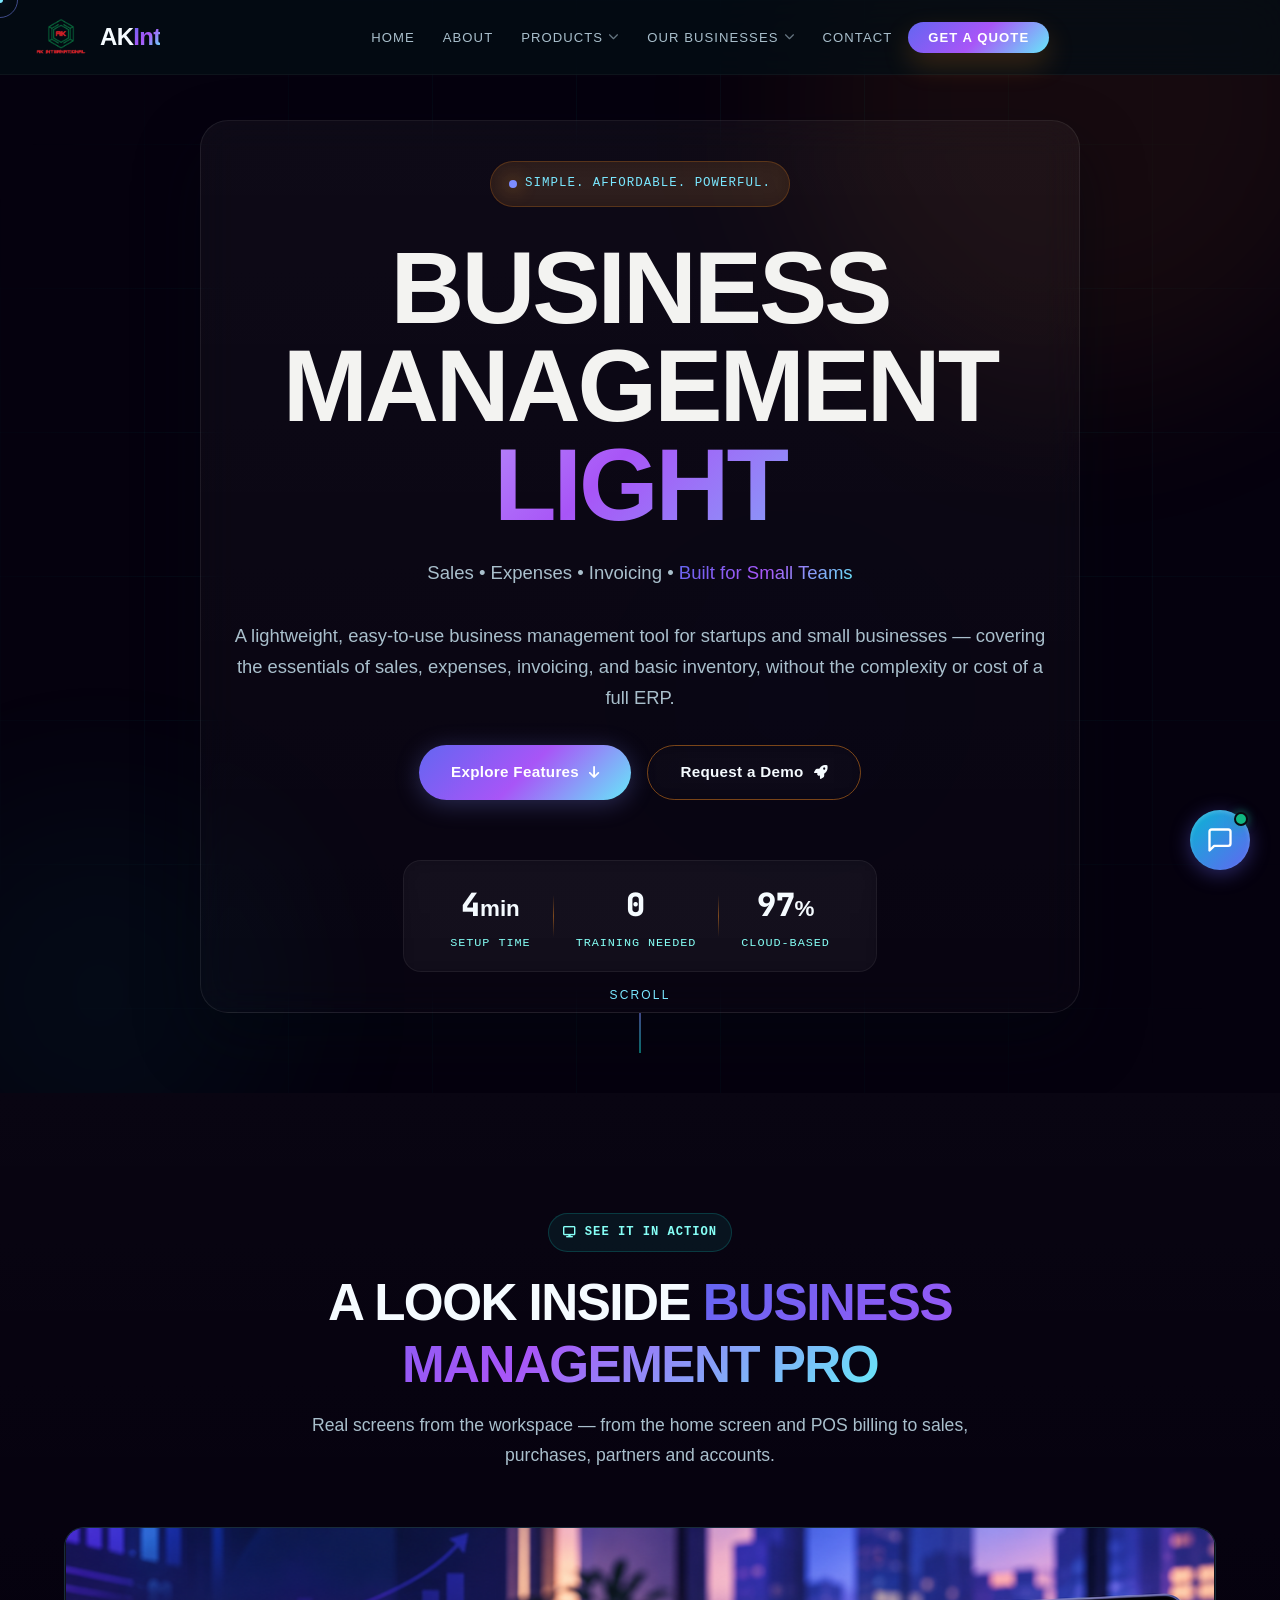
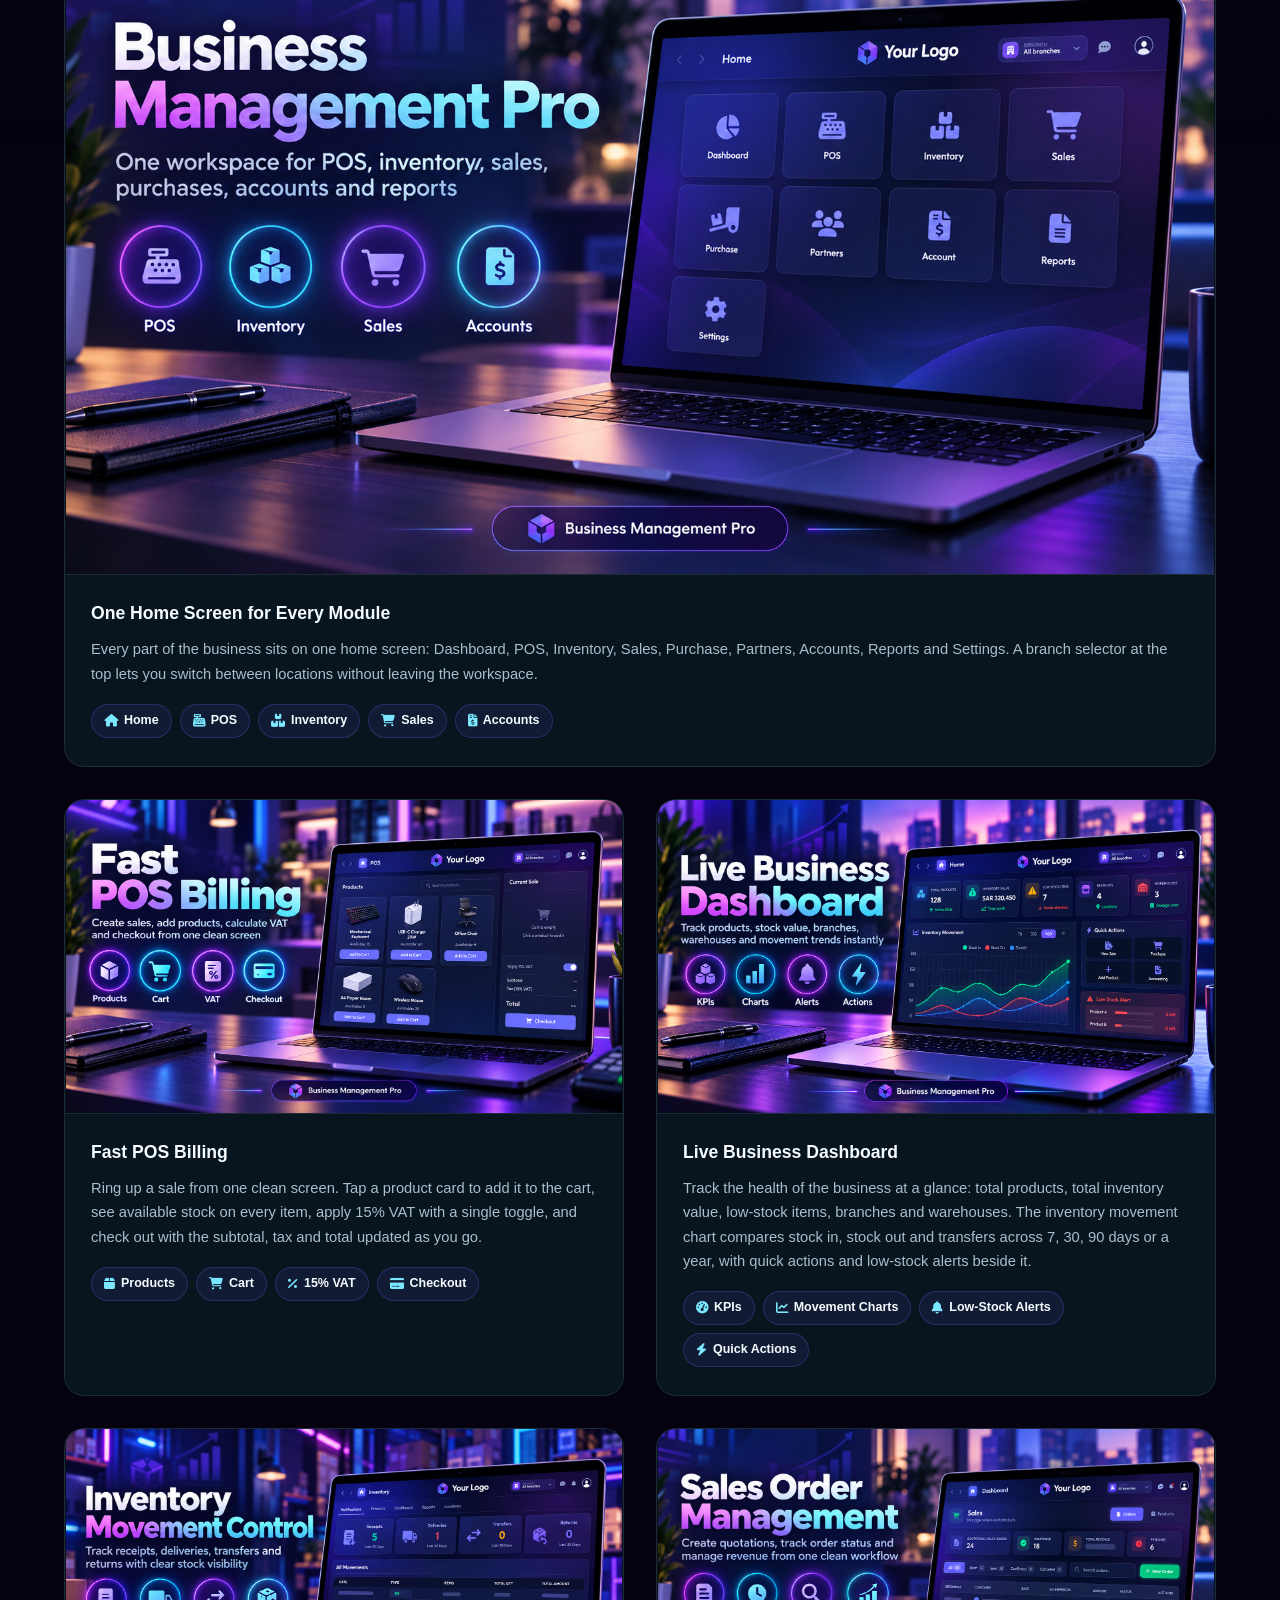
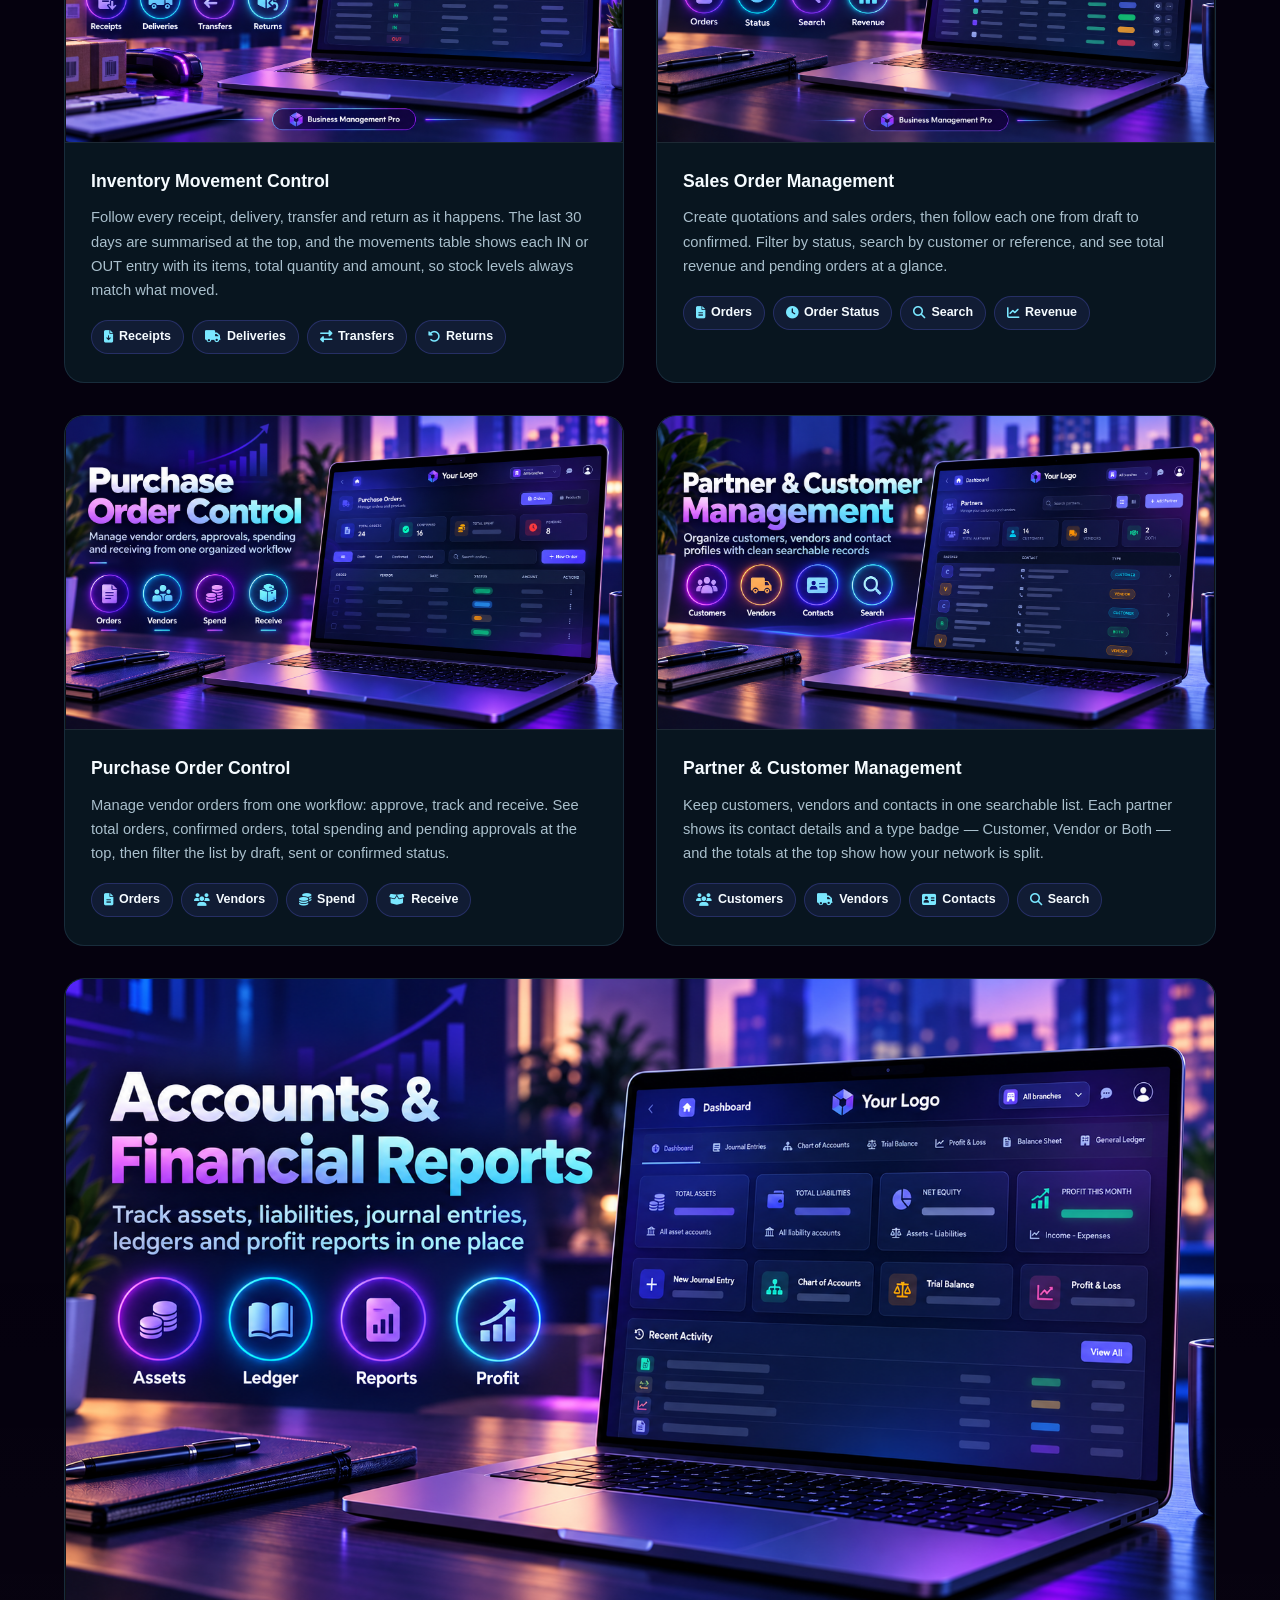
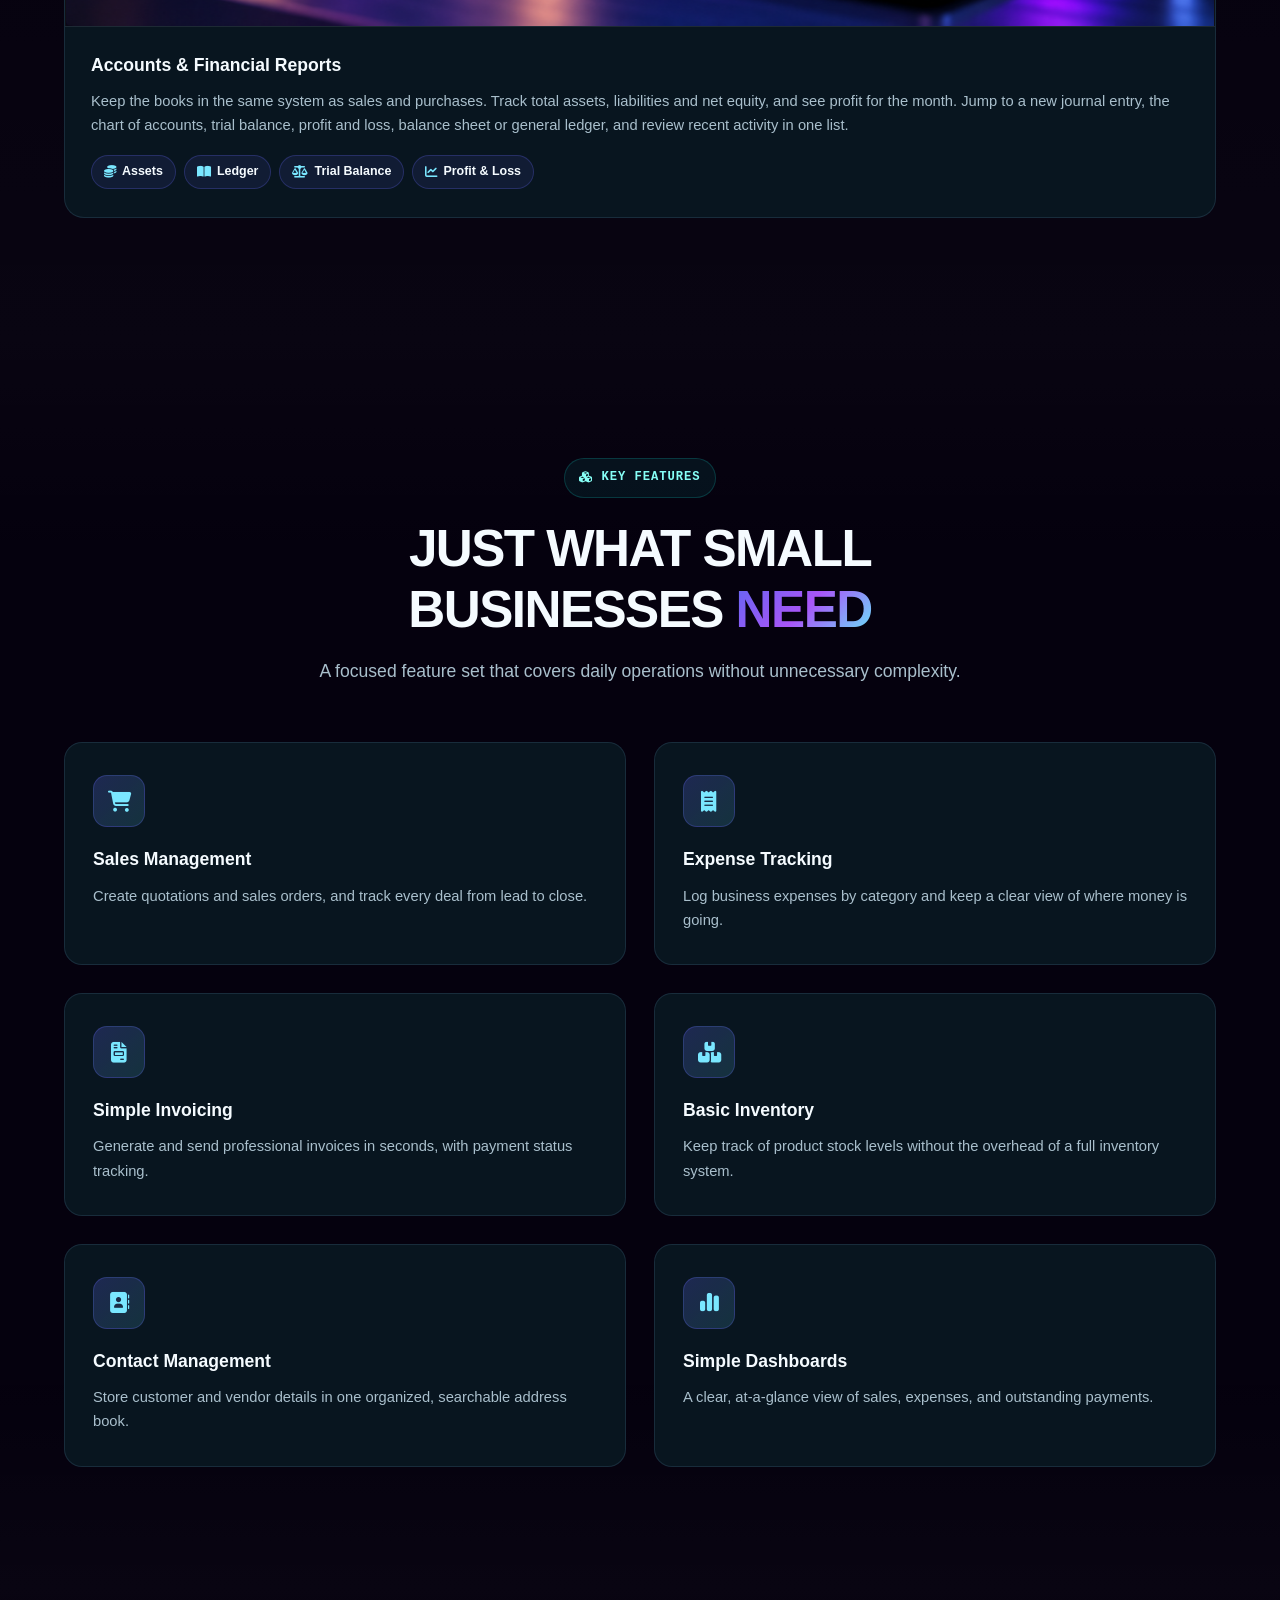
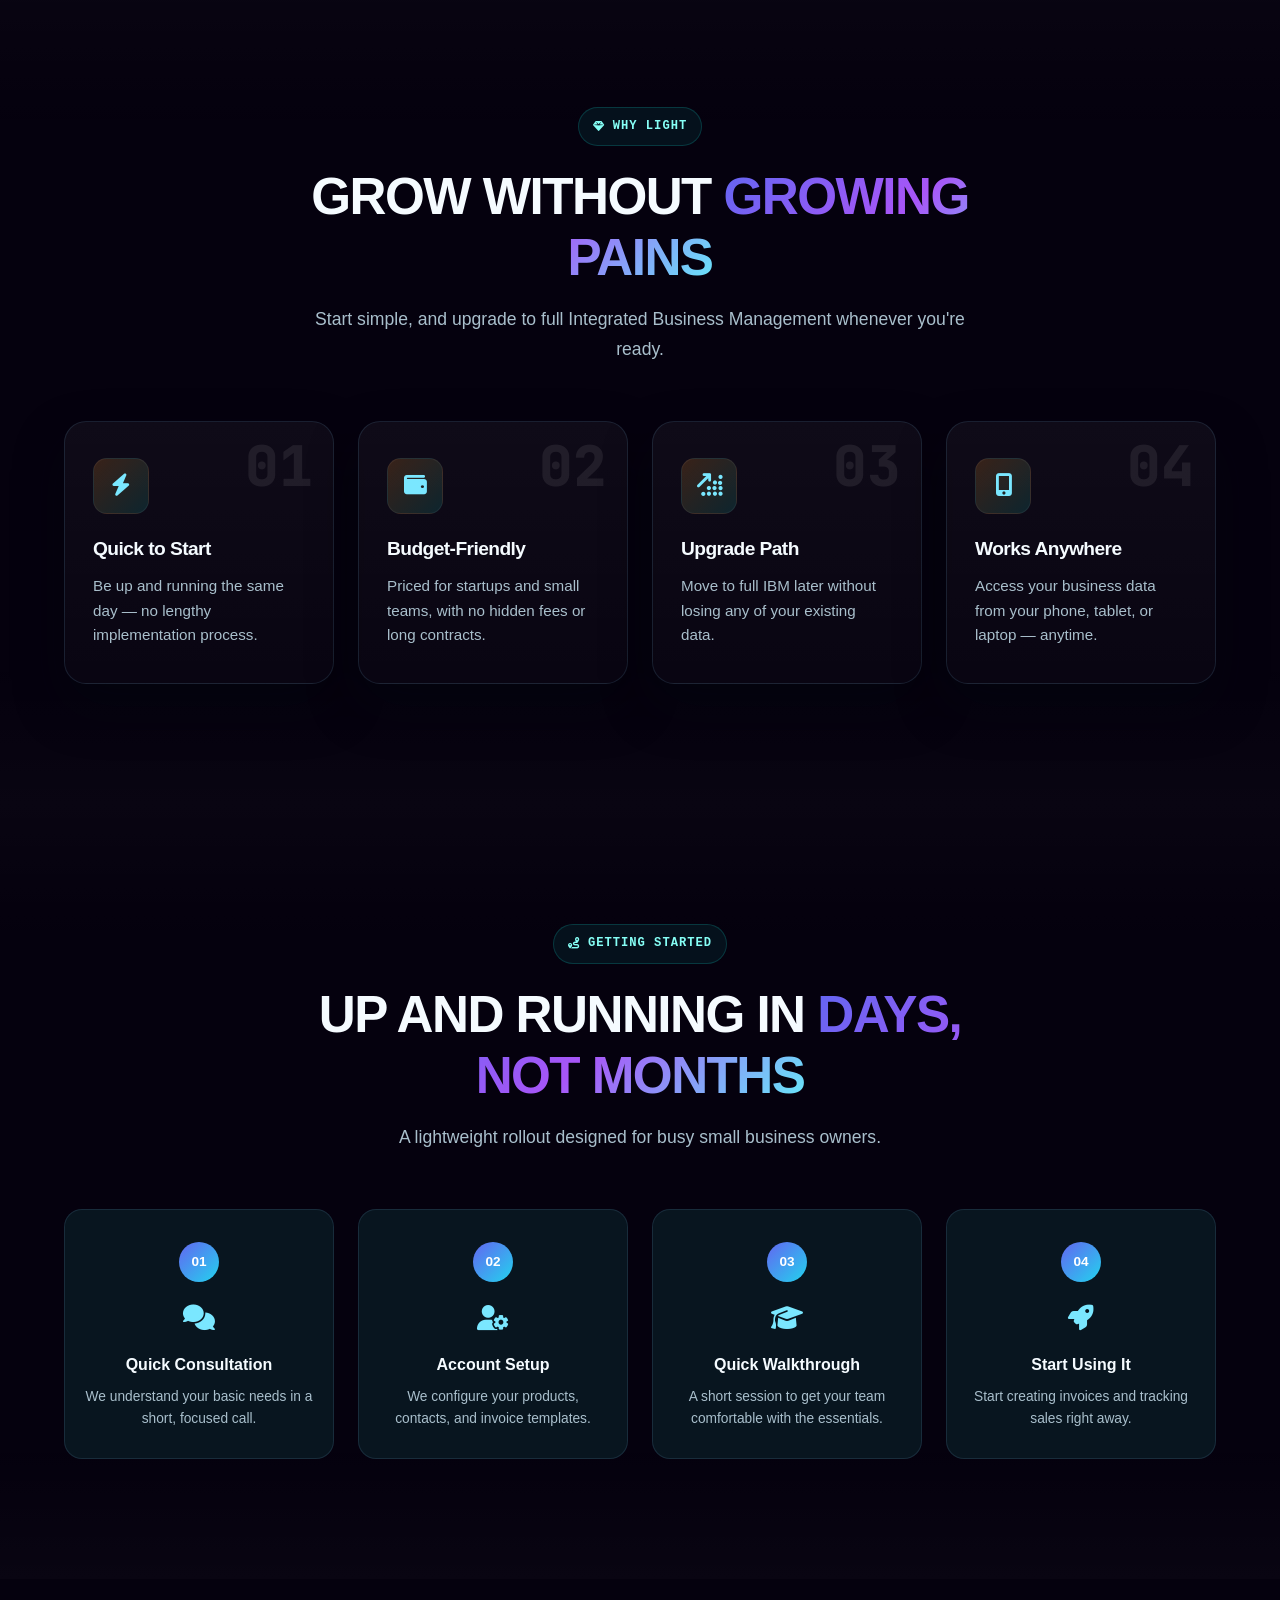
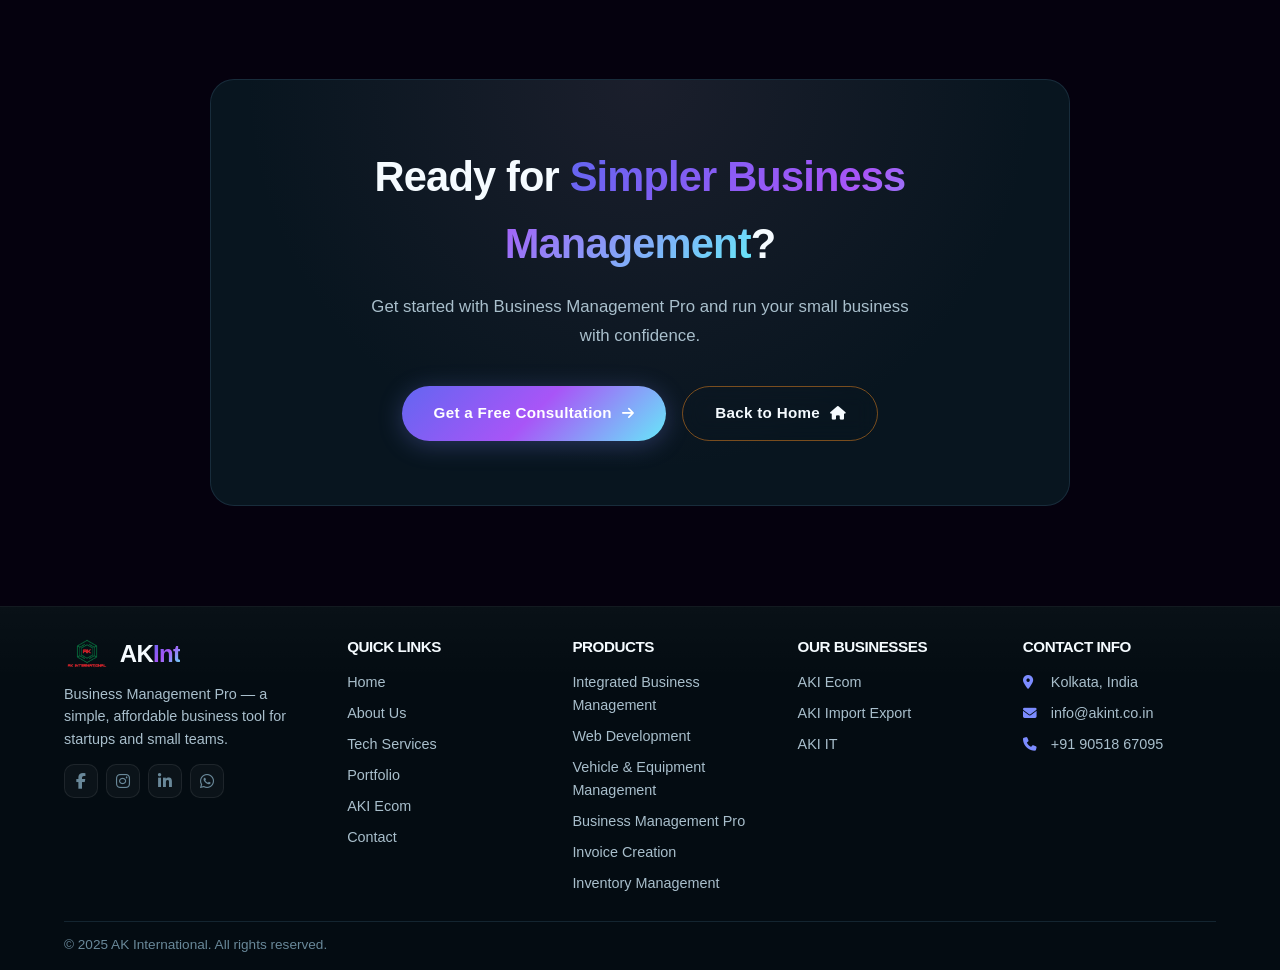
==== commit 66547241: "Add product showcases and Pro rebrand This commit refreshes the marketing pages with product showcas" ====
--- a/business-management-light.html
+++ b/business-management-light.html
@@ -4,8 +4,8 @@
 <head>
     <meta charset="UTF-8">
     <meta name="viewport" content="width=device-width, initial-scale=1.0">
-    <title>Business Management Light - AK International</title>
-    <meta name="description" content="Business Management Light by AK International — a simplified, affordable business management tool for small businesses and startups.">
+    <title>Business Management Pro - AK International</title>
+    <meta name="description" content="Business Management Pro by AK International — a simplified, affordable business management tool for small businesses and startups.">
     <link rel="shortcut icon" type="image/png" href="logo.png?v=20251110">
     <link rel="icon" type="image/png" sizes="32x32" href="logo.png?v=20251110">
     <link rel="icon" type="image/png" sizes="16x16" href="logo.png?v=20251110">
@@ -64,7 +64,7 @@
                         <li class="nav-dropdown__divider"></li>
                         <li><a href="vehicle-equipment-management.html" class="nav-dropdown__link"><i class="fas fa-truck"></i>Advance Vehicle &amp; Heavy Equipment Management</a></li>
                         <li class="nav-dropdown__divider"></li>
-                        <li><a href="business-management-light.html" class="nav-dropdown__link active"><i class="fas fa-briefcase"></i>Business Management Light</a></li>
+                        <li><a href="business-management-light.html" class="nav-dropdown__link active"><i class="fas fa-briefcase"></i>Business Management Pro</a></li>
                         <li class="nav-dropdown__divider"></li>
                         <li><a href="invoice-creation.html" class="nav-dropdown__link"><i class="fas fa-file-invoice"></i>Invoice Creation</a></li>
                         <li class="nav-dropdown__divider"></li>
@@ -148,6 +148,140 @@
         </div>
     </section>
 
+    <!-- Product Showcase Section -->
+    <section class="section" id="showcase">
+        <div class="container">
+            <div class="section-header reveal">
+                <span class="section-tag"><i class="fas fa-display"></i> See It In Action</span>
+                <h2 class="section-title">A Look Inside <span class="text-gradient">Business Management Pro</span></h2>
+                <p class="section-desc">Real screens from the workspace — from the home screen and POS billing to sales, purchases, partners and accounts.</p>
+            </div>
+            <div class="product-showcase-grid">
+                <div class="product-showcase-card reveal product-showcase-card--wide" data-tilt>
+                    <div class="product-showcase-card__img">
+                        <img src="assets/BMP/01-business-management-home.png" alt="Business Management Pro home screen with tiles for Dashboard, POS, Inventory, Sales, Purchase, Partners, Account, Reports and Settings, and a branch selector" width="1672" height="941" loading="lazy">
+                    </div>
+                    <div class="product-showcase-card__body">
+                        <h3>One Home Screen for Every Module</h3>
+                        <p>Every part of the business sits on one home screen: Dashboard, POS, Inventory, Sales, Purchase, Partners, Accounts, Reports and Settings. A branch selector at the top lets you switch between locations without leaving the workspace.</p>
+                        <div class="showcase-tags">
+                            <span><i class="fas fa-house"></i> Home</span>
+                            <span><i class="fas fa-cash-register"></i> POS</span>
+                            <span><i class="fas fa-boxes-stacked"></i> Inventory</span>
+                            <span><i class="fas fa-cart-shopping"></i> Sales</span>
+                            <span><i class="fas fa-file-invoice-dollar"></i> Accounts</span>
+                        </div>
+                    </div>
+                </div>
+                <div class="product-showcase-card reveal" data-tilt>
+                    <div class="product-showcase-card__img">
+                        <img src="assets/BMP/02-fast-pos-billing.png" alt="POS billing screen with product cards showing availability and Add to Cart buttons, a current sale panel with 15% VAT toggle, subtotal, tax and checkout" width="1672" height="941" loading="lazy">
+                    </div>
+                    <div class="product-showcase-card__body">
+                        <h3>Fast POS Billing</h3>
+                        <p>Ring up a sale from one clean screen. Tap a product card to add it to the cart, see available stock on every item, apply 15% VAT with a single toggle, and check out with the subtotal, tax and total updated as you go.</p>
+                        <div class="showcase-tags">
+                            <span><i class="fas fa-box"></i> Products</span>
+                            <span><i class="fas fa-cart-shopping"></i> Cart</span>
+                            <span><i class="fas fa-percent"></i> 15% VAT</span>
+                            <span><i class="fas fa-credit-card"></i> Checkout</span>
+                        </div>
+                    </div>
+                </div>
+                <div class="product-showcase-card reveal" data-tilt>
+                    <div class="product-showcase-card__img">
+                        <img src="assets/BMP/03-live-business-dashboard.png" alt="Live business dashboard with KPI tiles for total products, inventory value, low stock items, branches and warehouses, an inventory movement chart with 7D, 30D, 90D and 1Y filters, quick actions and low stock alerts" width="1672" height="941" loading="lazy">
+                    </div>
+                    <div class="product-showcase-card__body">
+                        <h3>Live Business Dashboard</h3>
+                        <p>Track the health of the business at a glance: total products, total inventory value, low-stock items, branches and warehouses. The inventory movement chart compares stock in, stock out and transfers across 7, 30, 90 days or a year, with quick actions and low-stock alerts beside it.</p>
+                        <div class="showcase-tags">
+                            <span><i class="fas fa-gauge-high"></i> KPIs</span>
+                            <span><i class="fas fa-chart-line"></i> Movement Charts</span>
+                            <span><i class="fas fa-bell"></i> Low-Stock Alerts</span>
+                            <span><i class="fas fa-bolt"></i> Quick Actions</span>
+                        </div>
+                    </div>
+                </div>
+                <div class="product-showcase-card reveal" data-tilt>
+                    <div class="product-showcase-card__img">
+                        <img src="assets/BMP/04-inventory-movement-control.png" alt="Inventory movement screen with receipts, deliveries, transfers and returns totals for the last 30 days and an all movements table with type, items, total quantity and total amount" width="1672" height="941" loading="lazy">
+                    </div>
+                    <div class="product-showcase-card__body">
+                        <h3>Inventory Movement Control</h3>
+                        <p>Follow every receipt, delivery, transfer and return as it happens. The last 30 days are summarised at the top, and the movements table shows each IN or OUT entry with its items, total quantity and amount, so stock levels always match what moved.</p>
+                        <div class="showcase-tags">
+                            <span><i class="fas fa-file-arrow-down"></i> Receipts</span>
+                            <span><i class="fas fa-truck"></i> Deliveries</span>
+                            <span><i class="fas fa-right-left"></i> Transfers</span>
+                            <span><i class="fas fa-rotate-left"></i> Returns</span>
+                        </div>
+                    </div>
+                </div>
+                <div class="product-showcase-card reveal" data-tilt>
+                    <div class="product-showcase-card__img">
+                        <img src="assets/BMP/05-sales-order-management.png" alt="Sales screen with quotations and sales orders summary, confirmed count, total revenue, pending count, status filters for draft, sent, confirmed and cancelled, and an orders table with status colours" width="1672" height="941" loading="lazy">
+                    </div>
+                    <div class="product-showcase-card__body">
+                        <h3>Sales Order Management</h3>
+                        <p>Create quotations and sales orders, then follow each one from draft to confirmed. Filter by status, search by customer or reference, and see total revenue and pending orders at a glance.</p>
+                        <div class="showcase-tags">
+                            <span><i class="fas fa-file-lines"></i> Orders</span>
+                            <span><i class="fas fa-clock"></i> Order Status</span>
+                            <span><i class="fas fa-magnifying-glass"></i> Search</span>
+                            <span><i class="fas fa-chart-line"></i> Revenue</span>
+                        </div>
+                    </div>
+                </div>
+                <div class="product-showcase-card reveal" data-tilt>
+                    <div class="product-showcase-card__img">
+                        <img src="assets/BMP/06-purchase-order-control.png" alt="Purchase orders screen with total orders, confirmed orders, total spent and pending counts, status filters, search, New Order button and a table of vendor orders with amounts and status" width="1672" height="941" loading="lazy">
+                    </div>
+                    <div class="product-showcase-card__body">
+                        <h3>Purchase Order Control</h3>
+                        <p>Manage vendor orders from one workflow: approve, track and receive. See total orders, confirmed orders, total spending and pending approvals at the top, then filter the list by draft, sent or confirmed status.</p>
+                        <div class="showcase-tags">
+                            <span><i class="fas fa-file-lines"></i> Orders</span>
+                            <span><i class="fas fa-users"></i> Vendors</span>
+                            <span><i class="fas fa-coins"></i> Spend</span>
+                            <span><i class="fas fa-box-open"></i> Receive</span>
+                        </div>
+                    </div>
+                </div>
+                <div class="product-showcase-card reveal" data-tilt>
+                    <div class="product-showcase-card__img">
+                        <img src="assets/BMP/07-partner-customer-management.png" alt="Partners screen listing customers and vendors with contact details and type badges, showing totals for partners, customers, vendors and both, and an Add Partner button" width="1672" height="941" loading="lazy">
+                    </div>
+                    <div class="product-showcase-card__body">
+                        <h3>Partner &amp; Customer Management</h3>
+                        <p>Keep customers, vendors and contacts in one searchable list. Each partner shows its contact details and a type badge — Customer, Vendor or Both — and the totals at the top show how your network is split.</p>
+                        <div class="showcase-tags">
+                            <span><i class="fas fa-users"></i> Customers</span>
+                            <span><i class="fas fa-truck"></i> Vendors</span>
+                            <span><i class="fas fa-address-card"></i> Contacts</span>
+                            <span><i class="fas fa-magnifying-glass"></i> Search</span>
+                        </div>
+                    </div>
+                </div>
+                <div class="product-showcase-card reveal product-showcase-card--wide" data-tilt>
+                    <div class="product-showcase-card__img">
+                        <img src="assets/BMP/08-accounts-financial-reports.png" alt="Accounts and financial reports screen with total assets, total liabilities, net equity, profit this month, quick actions for journal entry, chart of accounts, trial balance and profit and loss, and a recent activity list" width="1672" height="941" loading="lazy">
+                    </div>
+                    <div class="product-showcase-card__body">
+                        <h3>Accounts &amp; Financial Reports</h3>
+                        <p>Keep the books in the same system as sales and purchases. Track total assets, liabilities and net equity, and see profit for the month. Jump to a new journal entry, the chart of accounts, trial balance, profit and loss, balance sheet or general ledger, and review recent activity in one list.</p>
+                        <div class="showcase-tags">
+                            <span><i class="fas fa-coins"></i> Assets</span>
+                            <span><i class="fas fa-book-open"></i> Ledger</span>
+                            <span><i class="fas fa-scale-balanced"></i> Trial Balance</span>
+                            <span><i class="fas fa-chart-line"></i> Profit &amp; Loss</span>
+                        </div>
+                    </div>
+                </div>
+            </div>
+        </div>
+    </section>
+
     <!-- Key Features Section -->
     <section class="section section--dark" id="features">
         <div class="container">
@@ -283,7 +417,7 @@
             <div class="cta-box reveal">
                 <div class="cta-box__glow"></div>
                 <h2>Ready for <span class="text-gradient">Simpler Business Management</span>?</h2>
-                <p>Get started with Business Management Light and run your small business with confidence.</p>
+                <p>Get started with Business Management Pro and run your small business with confidence.</p>
                 <div class="cta-box__buttons">
                     <a href="index.html#contact" class="btn btn--primary magnetic-btn">
                         <span>Get a Free Consultation</span>
@@ -307,7 +441,7 @@
                         <img src="company-logo.png" alt="AK International Logo" class="logo-img">
                         <span class="logo-text">AK<span class="logo-accent">Int</span></span>
                     </div>
-                    <p>Business Management Light — a simple, affordable business tool for startups and small teams.</p>
+                    <p>Business Management Pro — a simple, affordable business tool for startups and small teams.</p>
                     <div class="social-links">
                         <a href="#" aria-label="Facebook"><i class="fab fa-facebook-f"></i></a>
                         <a href="https://www.instagram.com/ak_int_office/?hl=en" aria-label="Instagram" target="_blank" rel="noopener"><i class="fab fa-instagram"></i></a>
@@ -332,7 +466,7 @@
                         <li><a href="ibm.html">Integrated Business Management</a></li>
                         <li><a href="web-development.html">Web Development</a></li>
                         <li><a href="vehicle-equipment-management.html">Vehicle &amp; Equipment Management</a></li>
-                        <li><a href="business-management-light.html">Business Management Light</a></li>
+                        <li><a href="business-management-light.html">Business Management Pro</a></li>
                         <li><a href="invoice-creation.html">Invoice Creation</a></li>
                         <li><a href="inventory-management.html">Inventory Management</a></li>
                     </ul>
--- a/products.css
+++ b/products.css
@@ -339,3 +339,36 @@
     .cta-box { padding: 48px 24px; }
     .cta-box__buttons { flex-direction: column; align-items: center; }
 }
+
+/* ===== SHOWCASE: WIDE CARDS + FEATURE TAGS (Invoice Creation) ===== */
+.product-showcase-card--wide {
+    grid-column: 1 / -1;
+}
+
+.product-showcase-card--wide .product-showcase-card__img {
+    aspect-ratio: 1672 / 941;
+}
+
+.showcase-tags {
+    display: flex;
+    flex-wrap: wrap;
+    gap: 8px;
+    margin-top: 18px;
+}
+
+.showcase-tags span {
+    display: inline-flex;
+    align-items: center;
+    gap: 6px;
+    padding: 6px 12px;
+    font-size: 0.78rem;
+    font-weight: 600;
+    color: var(--text-primary);
+    background: rgba(99, 102, 241, 0.1);
+    border: 1px solid rgba(99, 102, 241, 0.25);
+    border-radius: 999px;
+}
+
+.showcase-tags i {
+    color: #7ae7ff;
+}
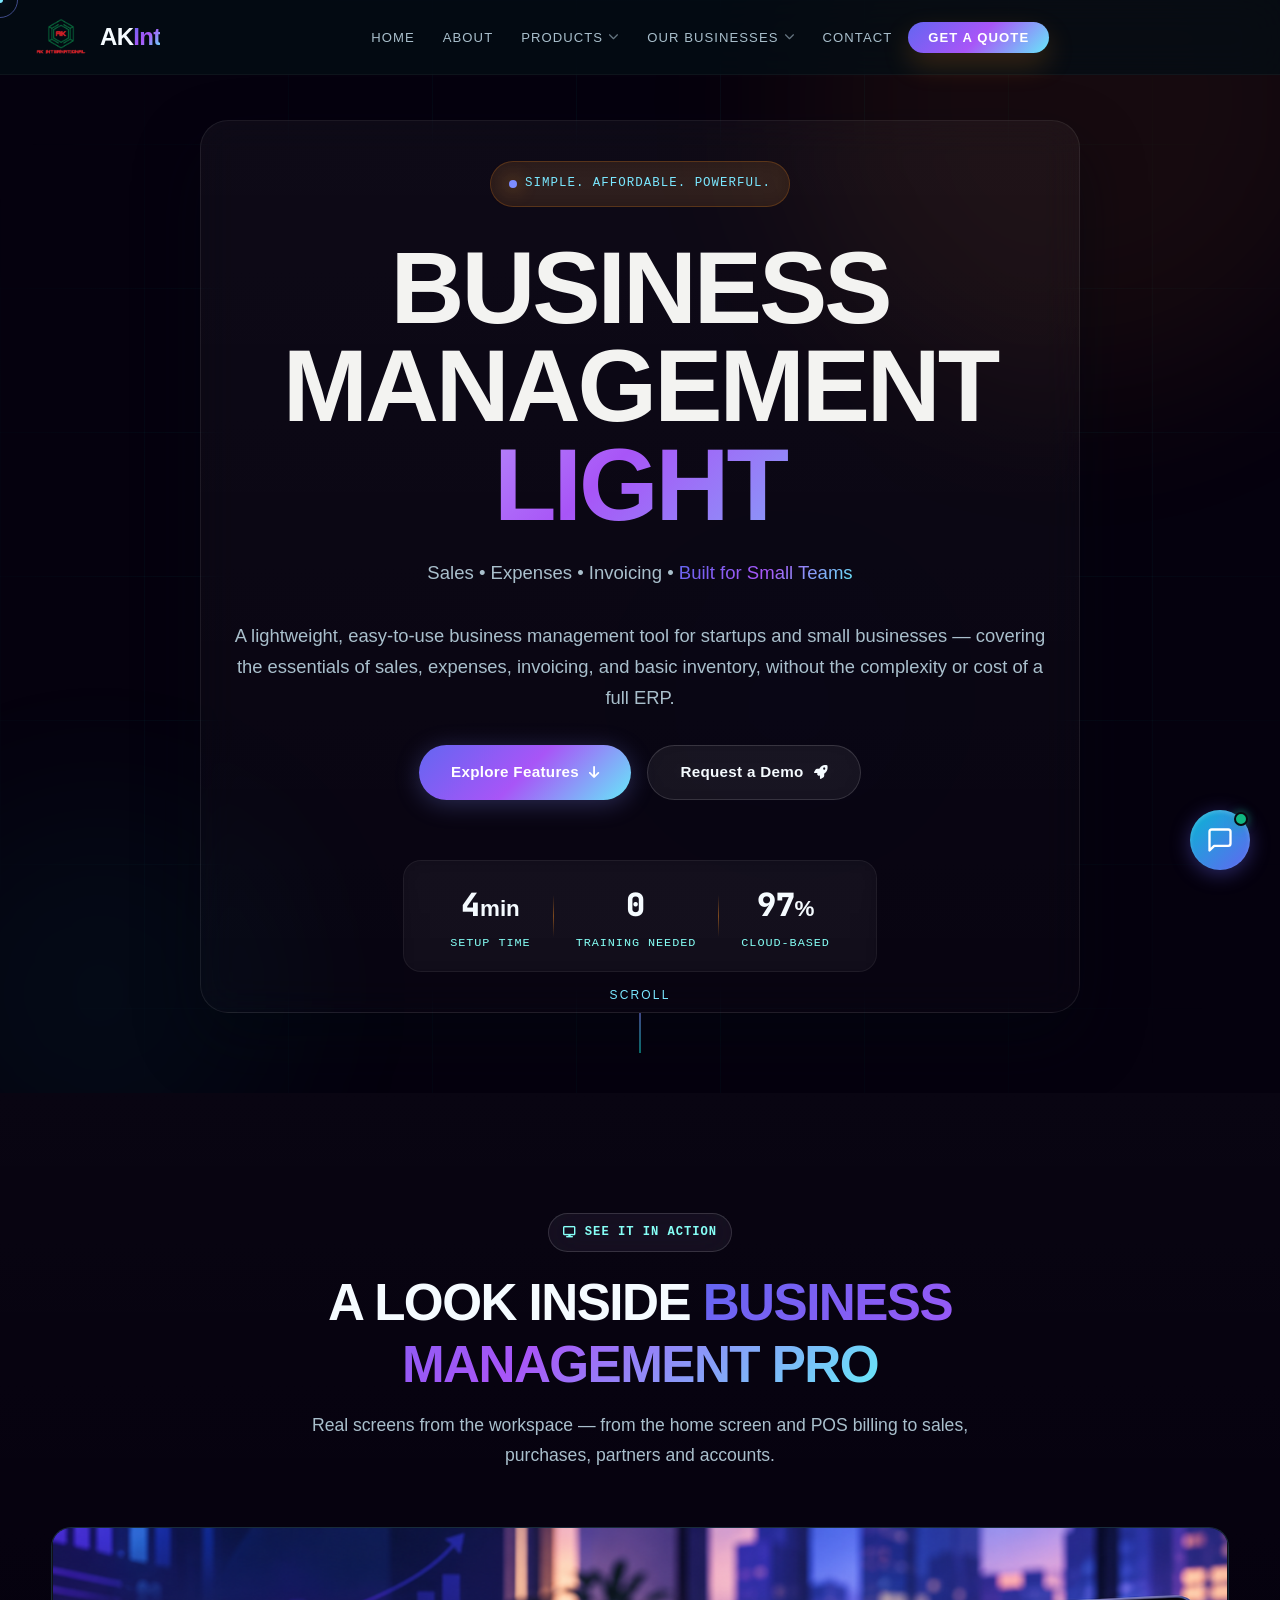
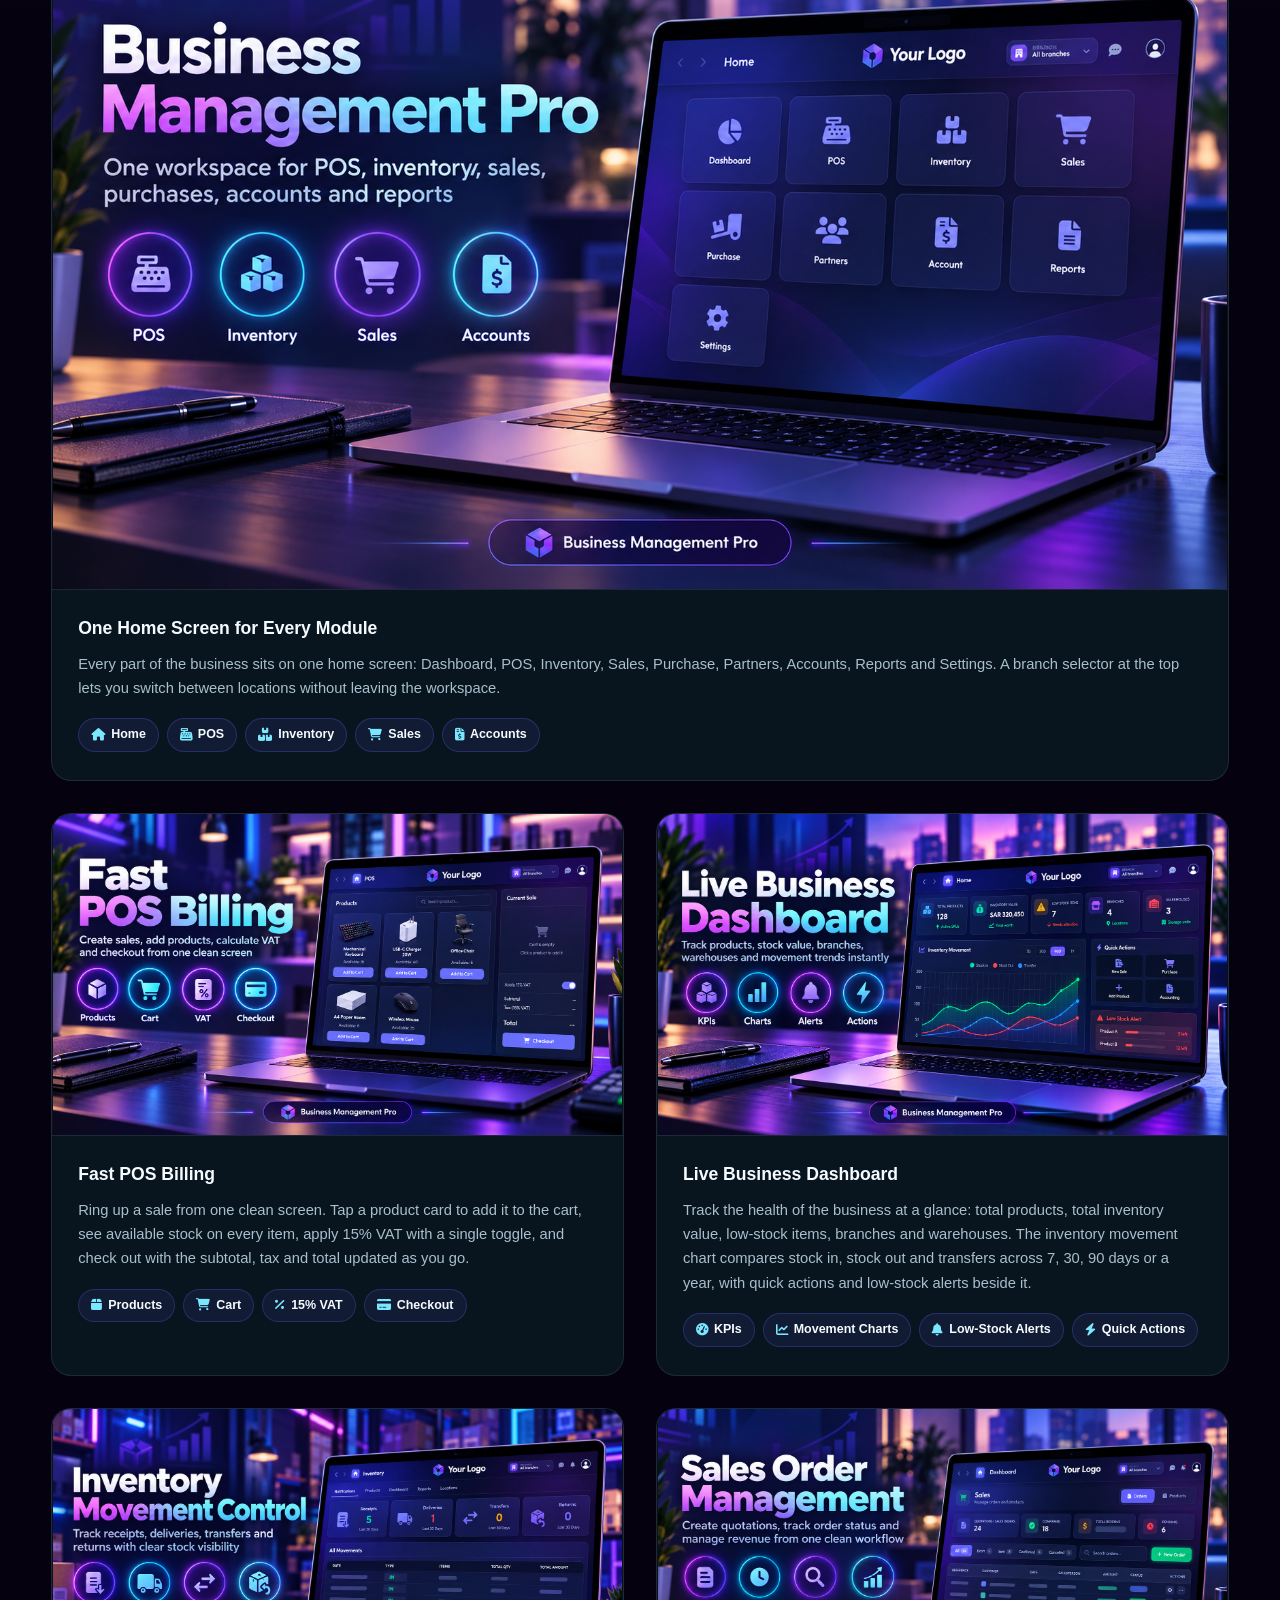
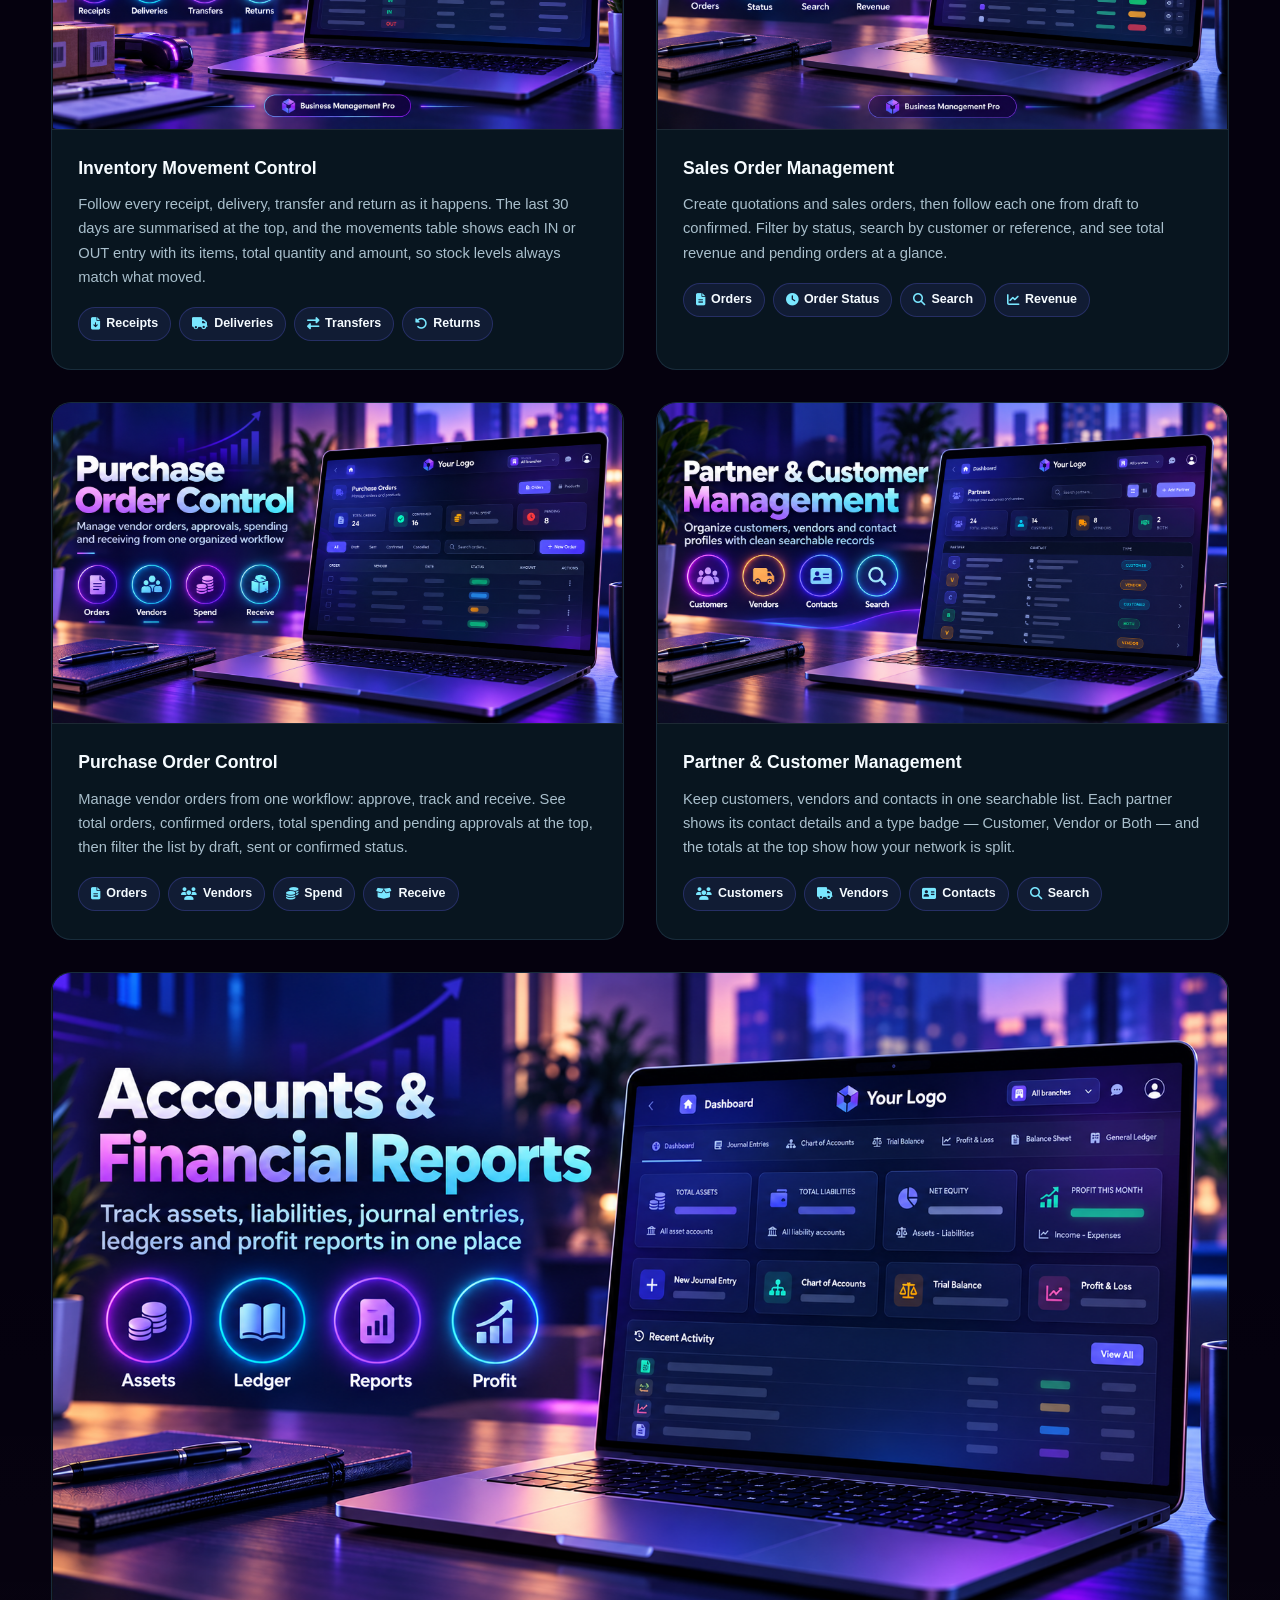
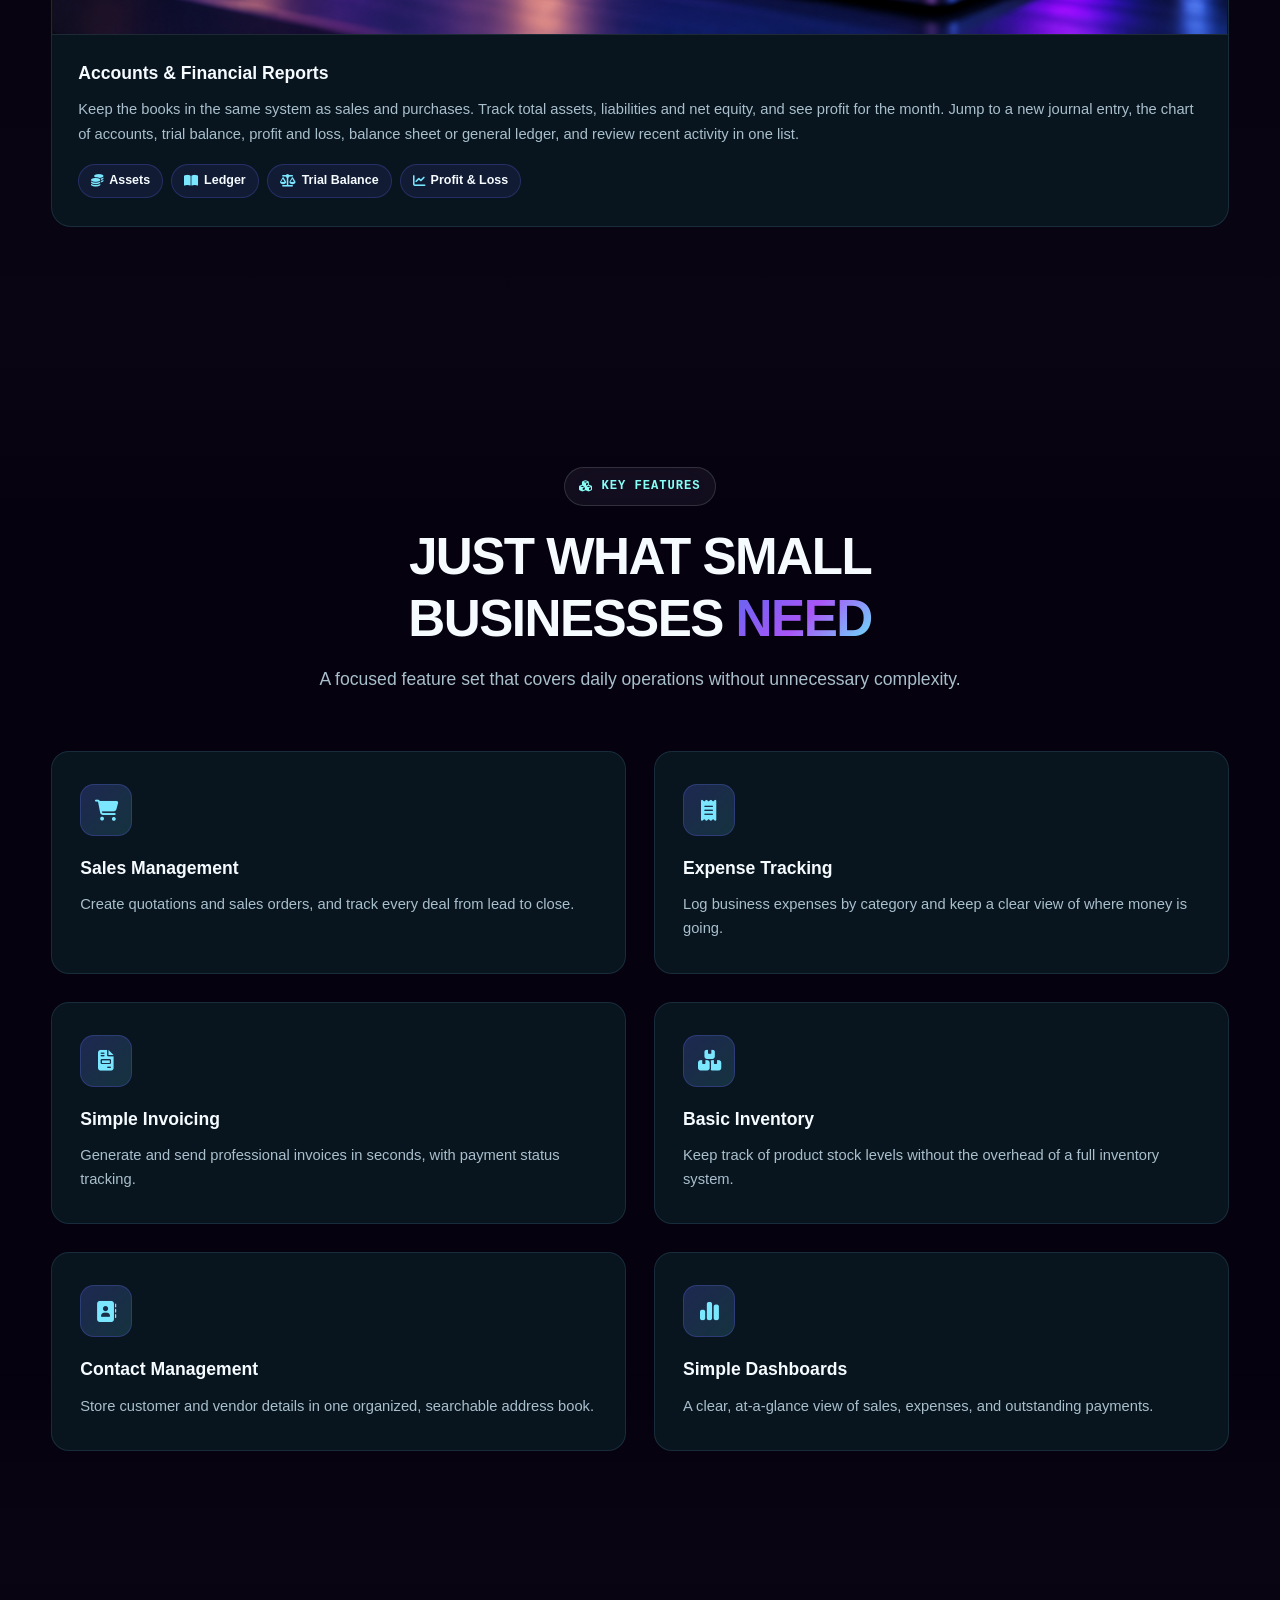
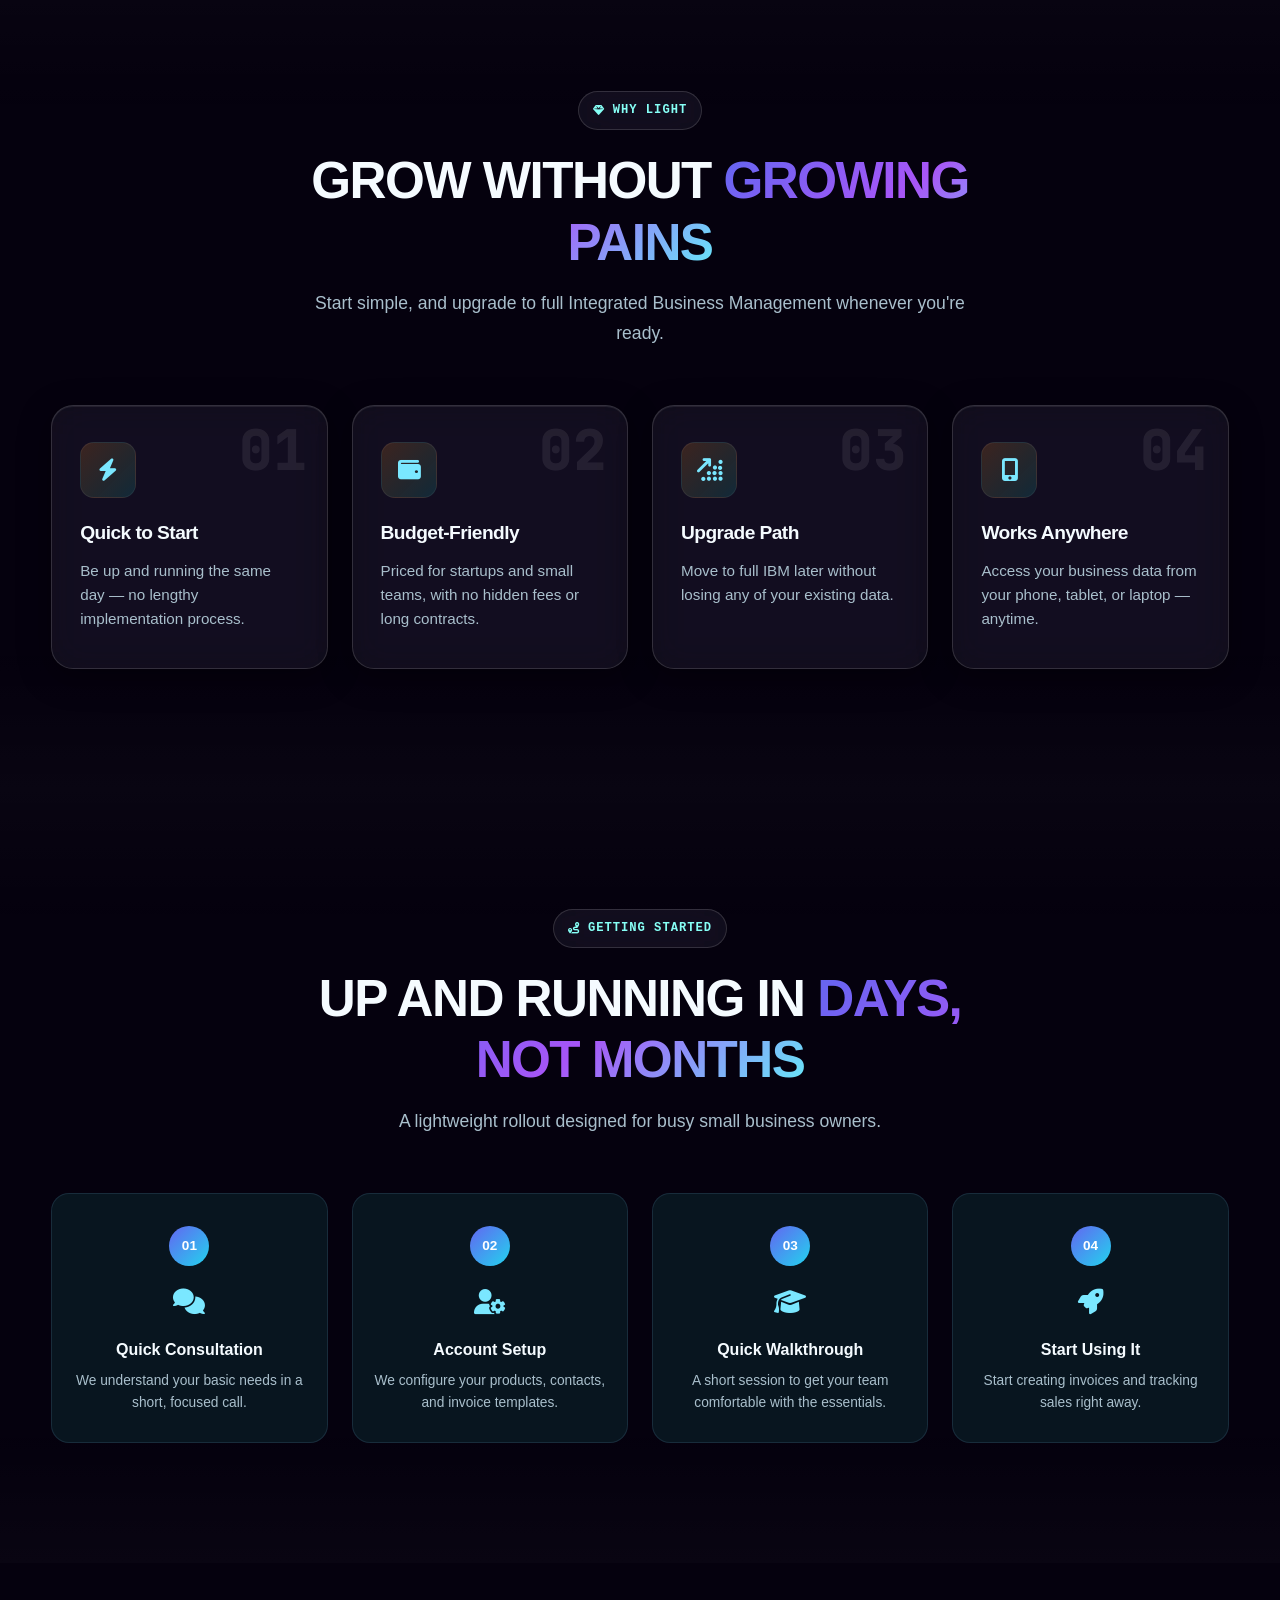
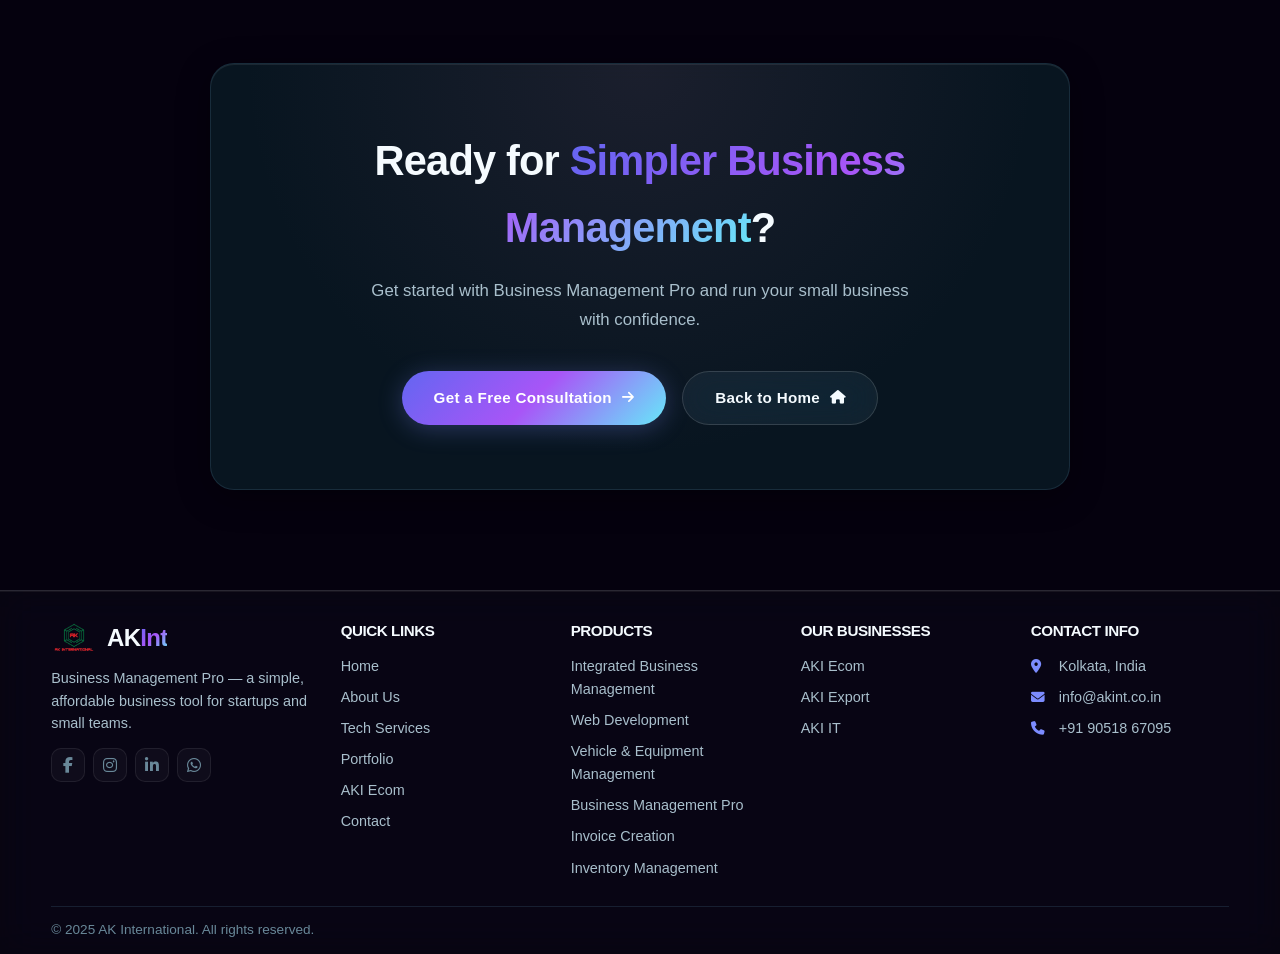
==== commit 4115231e: "Refresh export branding and glass UI Updated all AKI Import Export links to the new export.akint.co." ====
--- a/business-management-light.html
+++ b/business-management-light.html
@@ -78,7 +78,7 @@
                     <ul class="nav-dropdown">
                         <li><a href="https://store.akint.co.in/" class="nav-dropdown__link" target="_blank" rel="noopener"><i class="fas fa-cart-shopping"></i>AKI Ecom</a></li>
                         <li class="nav-dropdown__divider"></li>
-                        <li><a href="https://akint.co.in/leather-products.html" class="nav-dropdown__link"><i class="fas fa-ship"></i>AKI Import Export</a></li>
+                        <li><a href="https://export.akint.co.in/" class="nav-dropdown__link"><i class="fas fa-ship"></i>AKI Export</a></li>
                         <li class="nav-dropdown__divider"></li>
                         <li><a href="https://tech.akint.co.in/" class="nav-dropdown__link"><i class="fas fa-laptop-code"></i>AKI IT</a></li>
                     </ul>
@@ -475,7 +475,7 @@
                     <h4>Our Businesses</h4>
                     <ul>
                         <li><a href="https://store.akint.co.in/" target="_blank" rel="noopener">AKI Ecom</a></li>
-                        <li><a href="https://akint.co.in/leather-products.html">AKI Import Export</a></li>
+                        <li><a href="https://export.akint.co.in/">AKI Export</a></li>
                         <li><a href="https://tech.akint.co.in/">AKI IT</a></li>
                     </ul>
                 </div>
--- a/styles.css
+++ b/styles.css
@@ -3232,3 +3232,83 @@
         height: 58vw;
     }
 }
+
+/* ========================================
+   GLASSMORPHISM THEME + FULL-WIDTH LAYOUT
+   ======================================== */
+:root {
+    --glass-bg: rgba(255, 255, 255, 0.05);
+    --glass-bg-hover: rgba(255, 255, 255, 0.09);
+    --glass-bg-strong: rgba(12, 12, 20, 0.55);
+    --glass-border: rgba(255, 255, 255, 0.14);
+    --glass-border-hover: rgba(255, 255, 255, 0.28);
+    --glass-shadow: 0 8px 32px rgba(0, 0, 0, 0.35), inset 0 1px 0 rgba(255, 255, 255, 0.08);
+    --glass-blur: blur(18px) saturate(160%);
+}
+
+/* Full-width containers */
+.container {
+    max-width: none;
+    width: 100%;
+    padding-left: clamp(20px, 4vw, 72px);
+    padding-right: clamp(20px, 4vw, 72px);
+}
+
+/* Colour glows behind the page so the glass surfaces have depth */
+body::before {
+    content: "";
+    position: fixed;
+    inset: 0;
+    z-index: -1;
+    pointer-events: none;
+    background:
+        radial-gradient(circle at 12% 18%, rgba(99, 102, 241, 0.22), transparent 38%),
+        radial-gradient(circle at 88% 22%, rgba(6, 182, 212, 0.18), transparent 40%),
+        radial-gradient(circle at 50% 92%, rgba(168, 85, 247, 0.18), transparent 42%);
+}
+
+/* Glass surfaces */
+.feature-card, .tech-card, .network-partner-card, .customer-logo-card,
+.lp-product-card, .cta-box, .nav-dropdown, .footer, .btn--outline,
+.nav-link--cta, .section-tag, .stats-marquee, .marquee-stat {
+    backdrop-filter: var(--glass-blur);
+    -webkit-backdrop-filter: var(--glass-blur);
+}
+
+.feature-card, .tech-card, .network-partner-card, .customer-logo-card,
+.lp-product-card, .cta-box, .nav-dropdown {
+    background: var(--glass-bg);
+    border: 1px solid var(--glass-border);
+    border-radius: 22px;
+    box-shadow: var(--glass-shadow);
+}
+
+.feature-card:hover, .tech-card:hover, .network-partner-card:hover,
+.customer-logo-card:hover, .lp-product-card:hover {
+    background: var(--glass-bg-hover);
+    border-color: var(--glass-border-hover);
+}
+
+.navbar.scrolled, .navbar.menu-open {
+    background: var(--glass-bg-strong);
+    backdrop-filter: var(--glass-blur);
+    -webkit-backdrop-filter: var(--glass-blur);
+    border-bottom: 1px solid var(--glass-border);
+    box-shadow: 0 8px 32px rgba(0, 0, 0, 0.3);
+}
+
+.footer {
+    background: rgba(12, 12, 20, 0.45);
+    border-top: 1px solid var(--glass-border);
+    box-shadow: inset 0 1px 0 rgba(255, 255, 255, 0.06);
+}
+
+.btn--outline, .section-tag {
+    background: var(--glass-bg);
+    border: 1px solid var(--glass-border);
+}
+
+.btn--outline:hover {
+    background: var(--glass-bg-hover);
+    border-color: var(--glass-border-hover);
+}
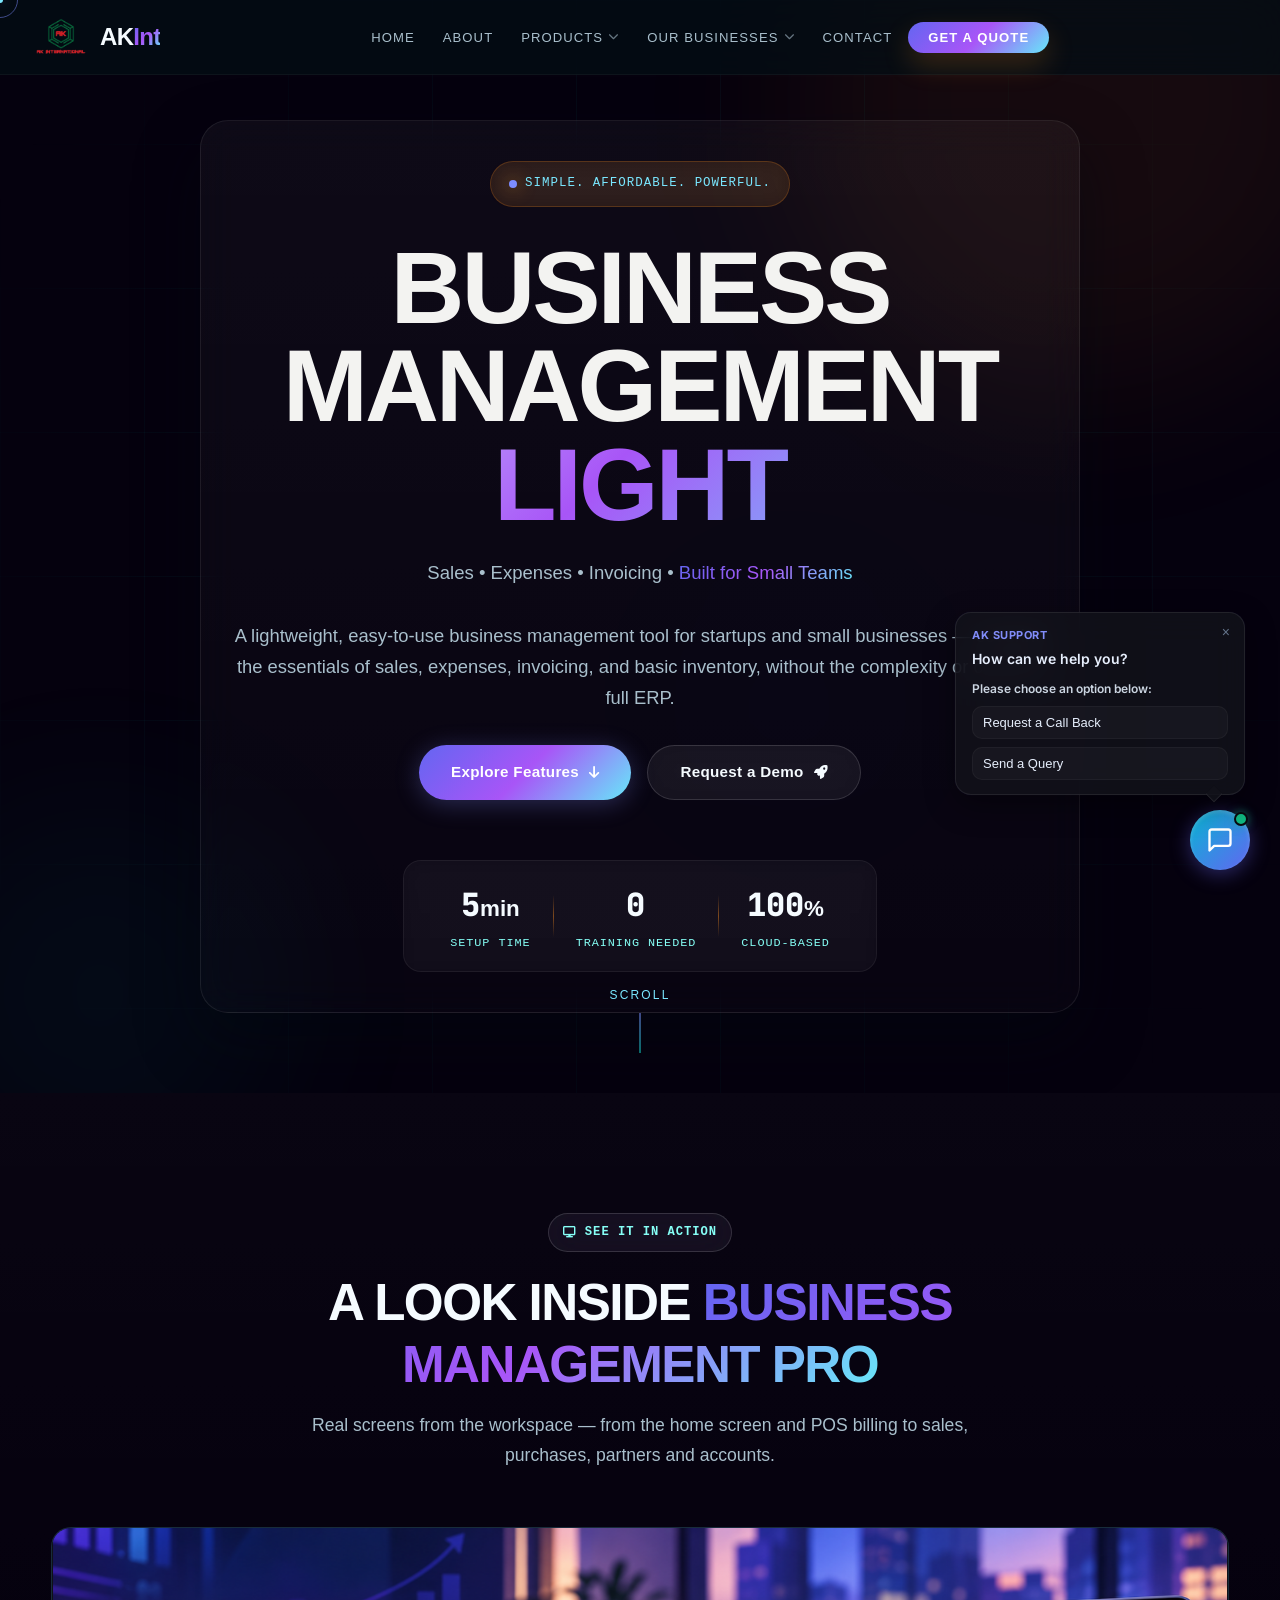
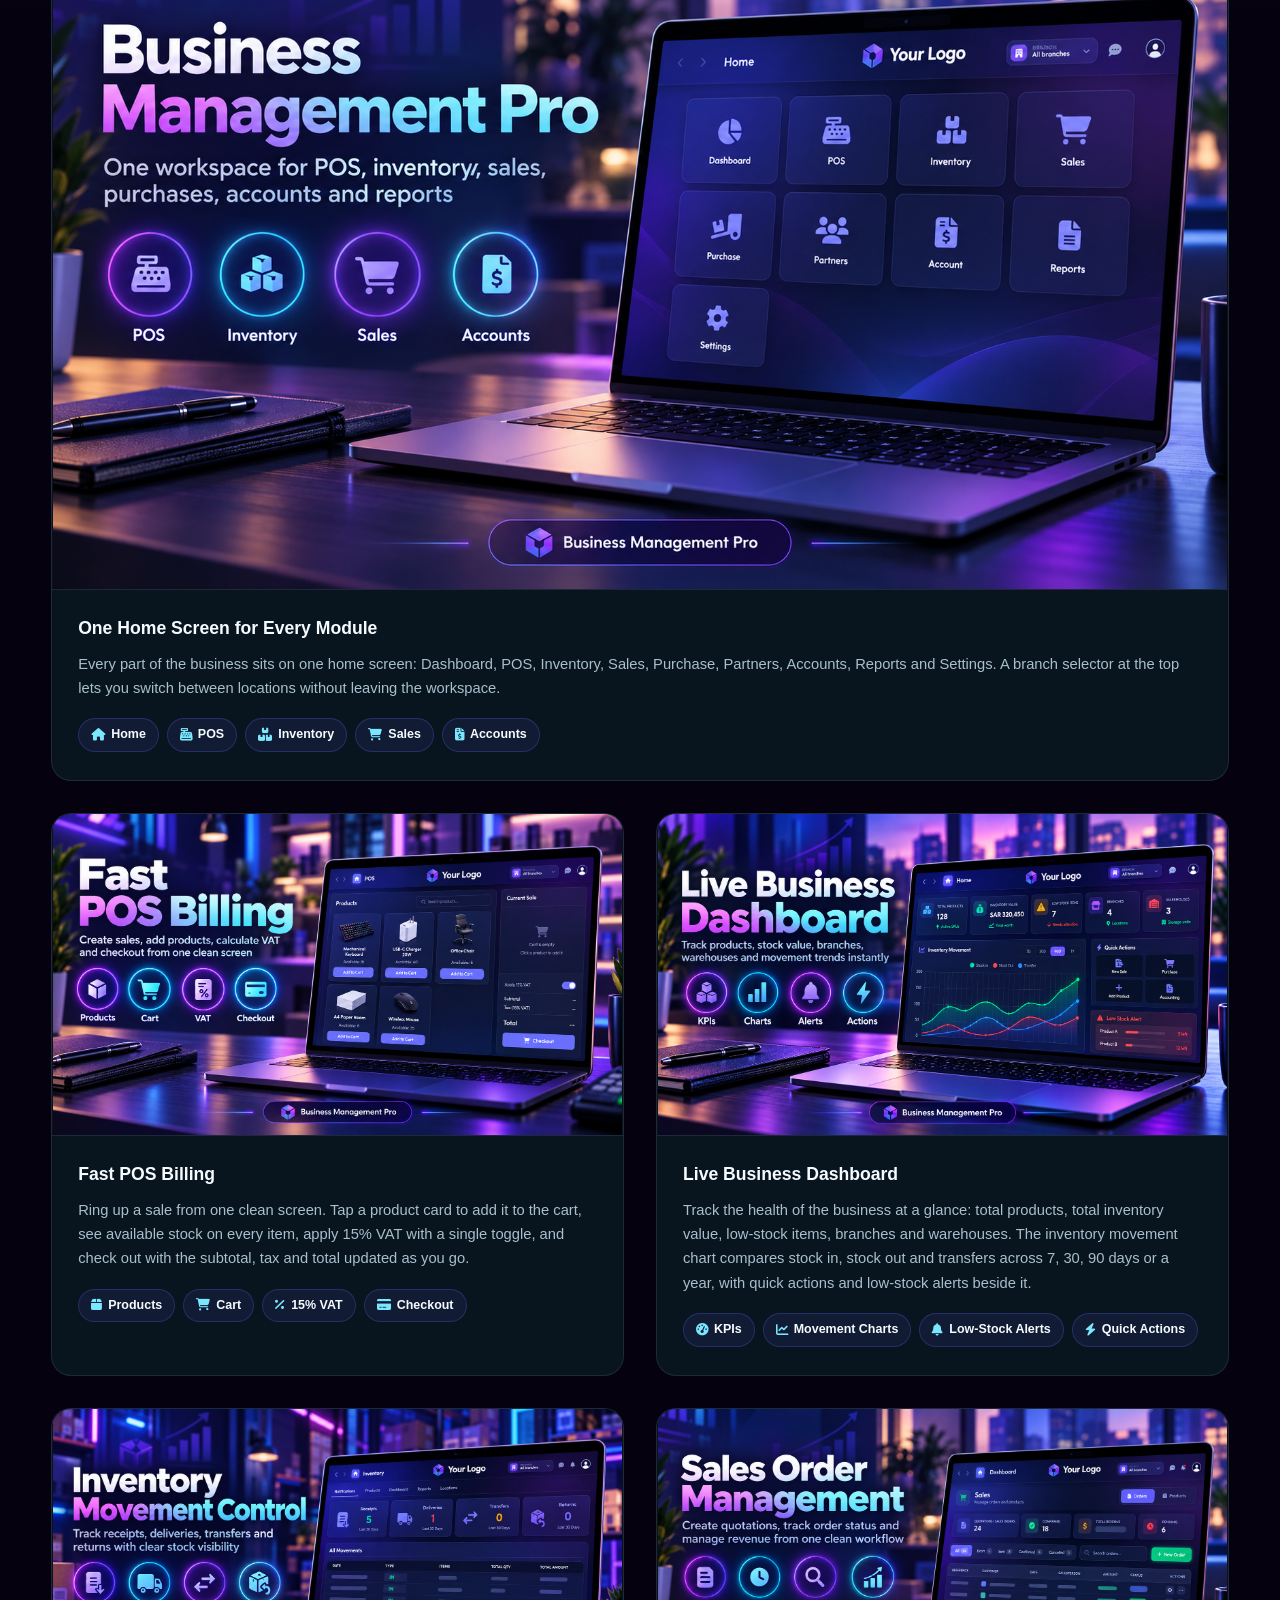
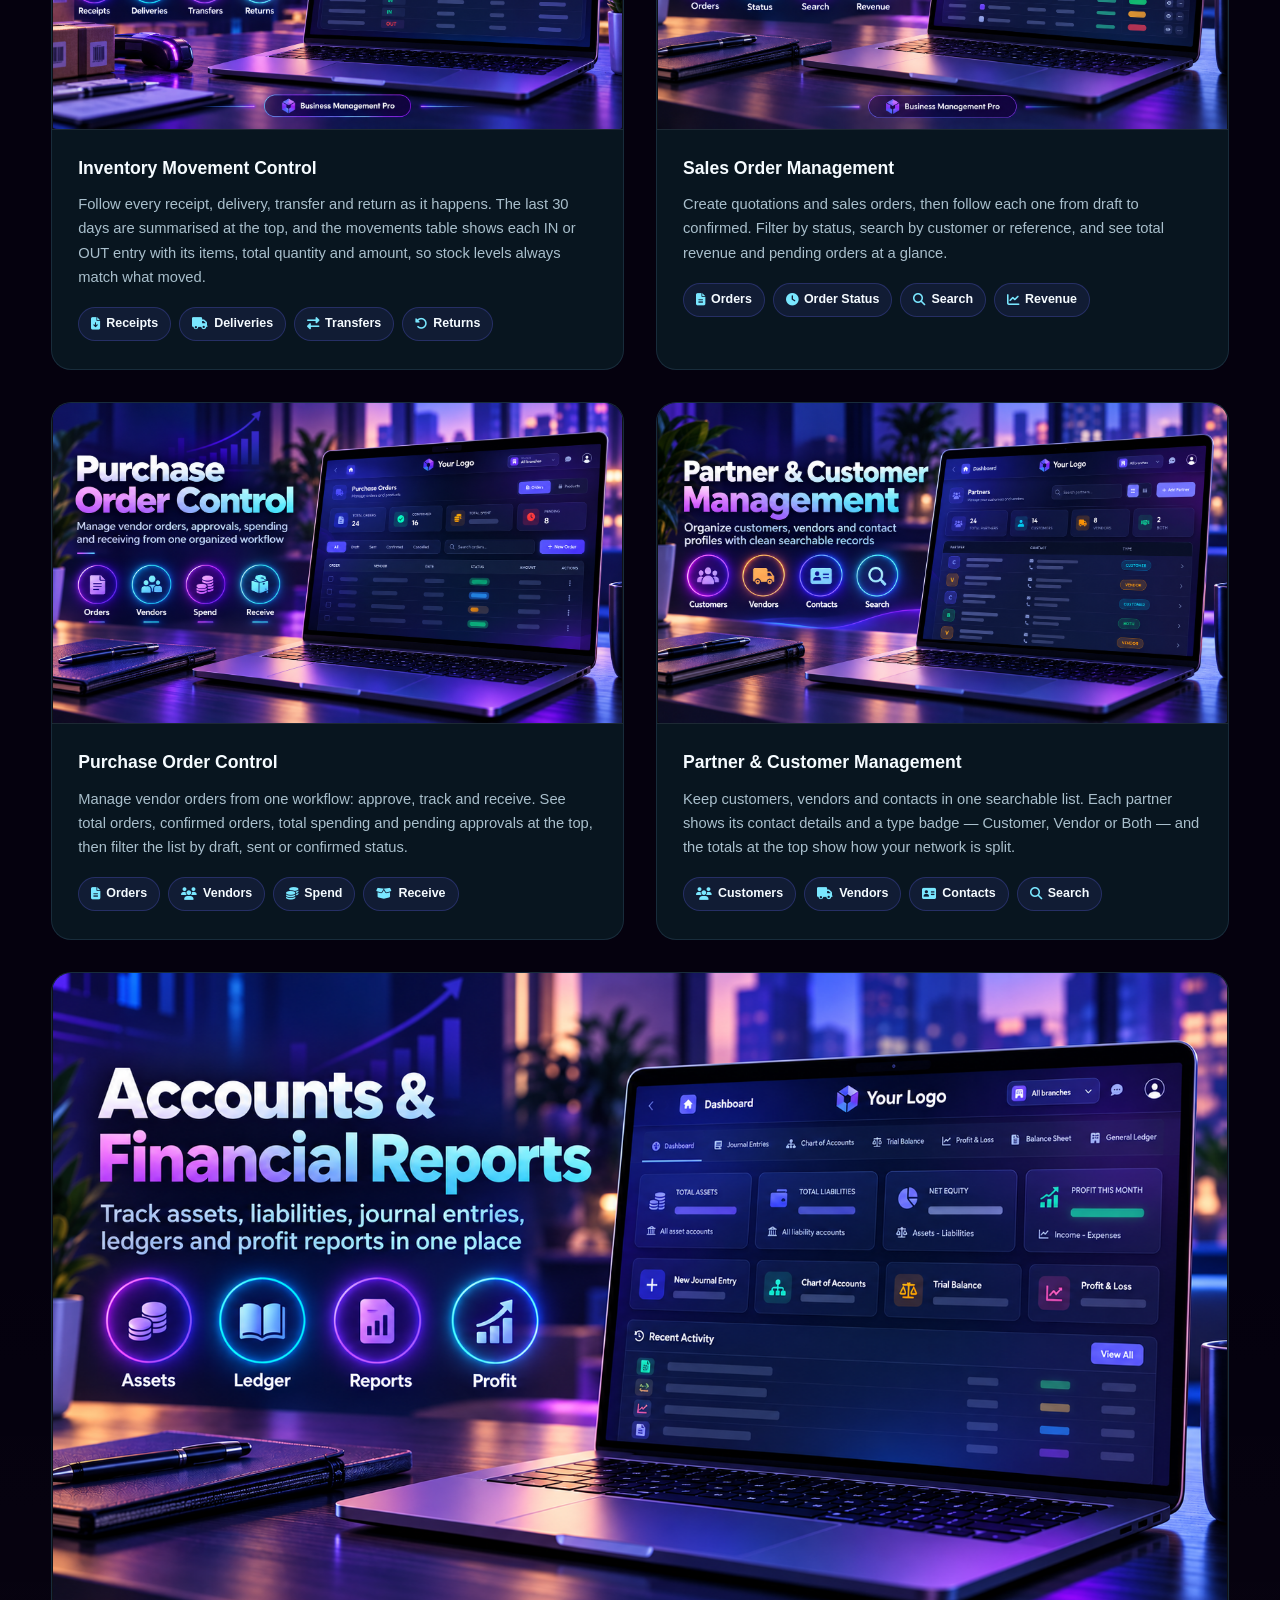
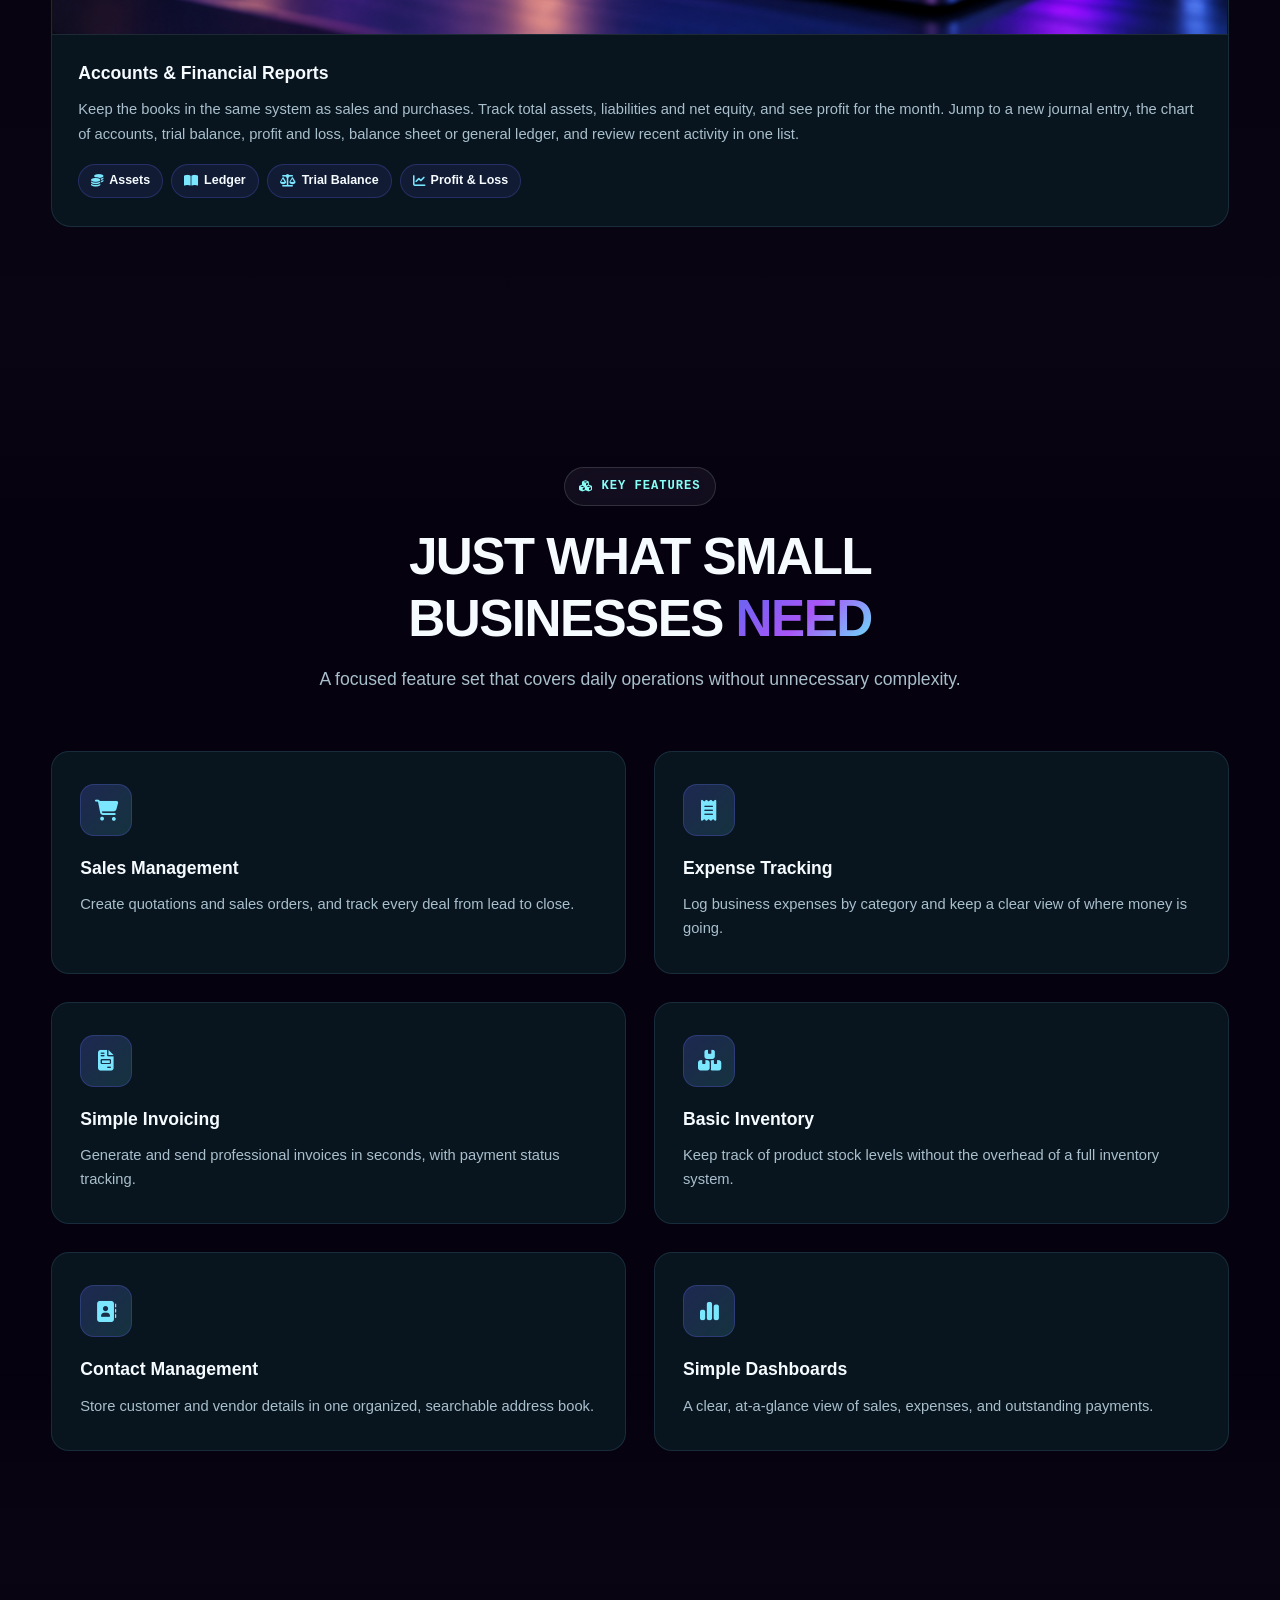
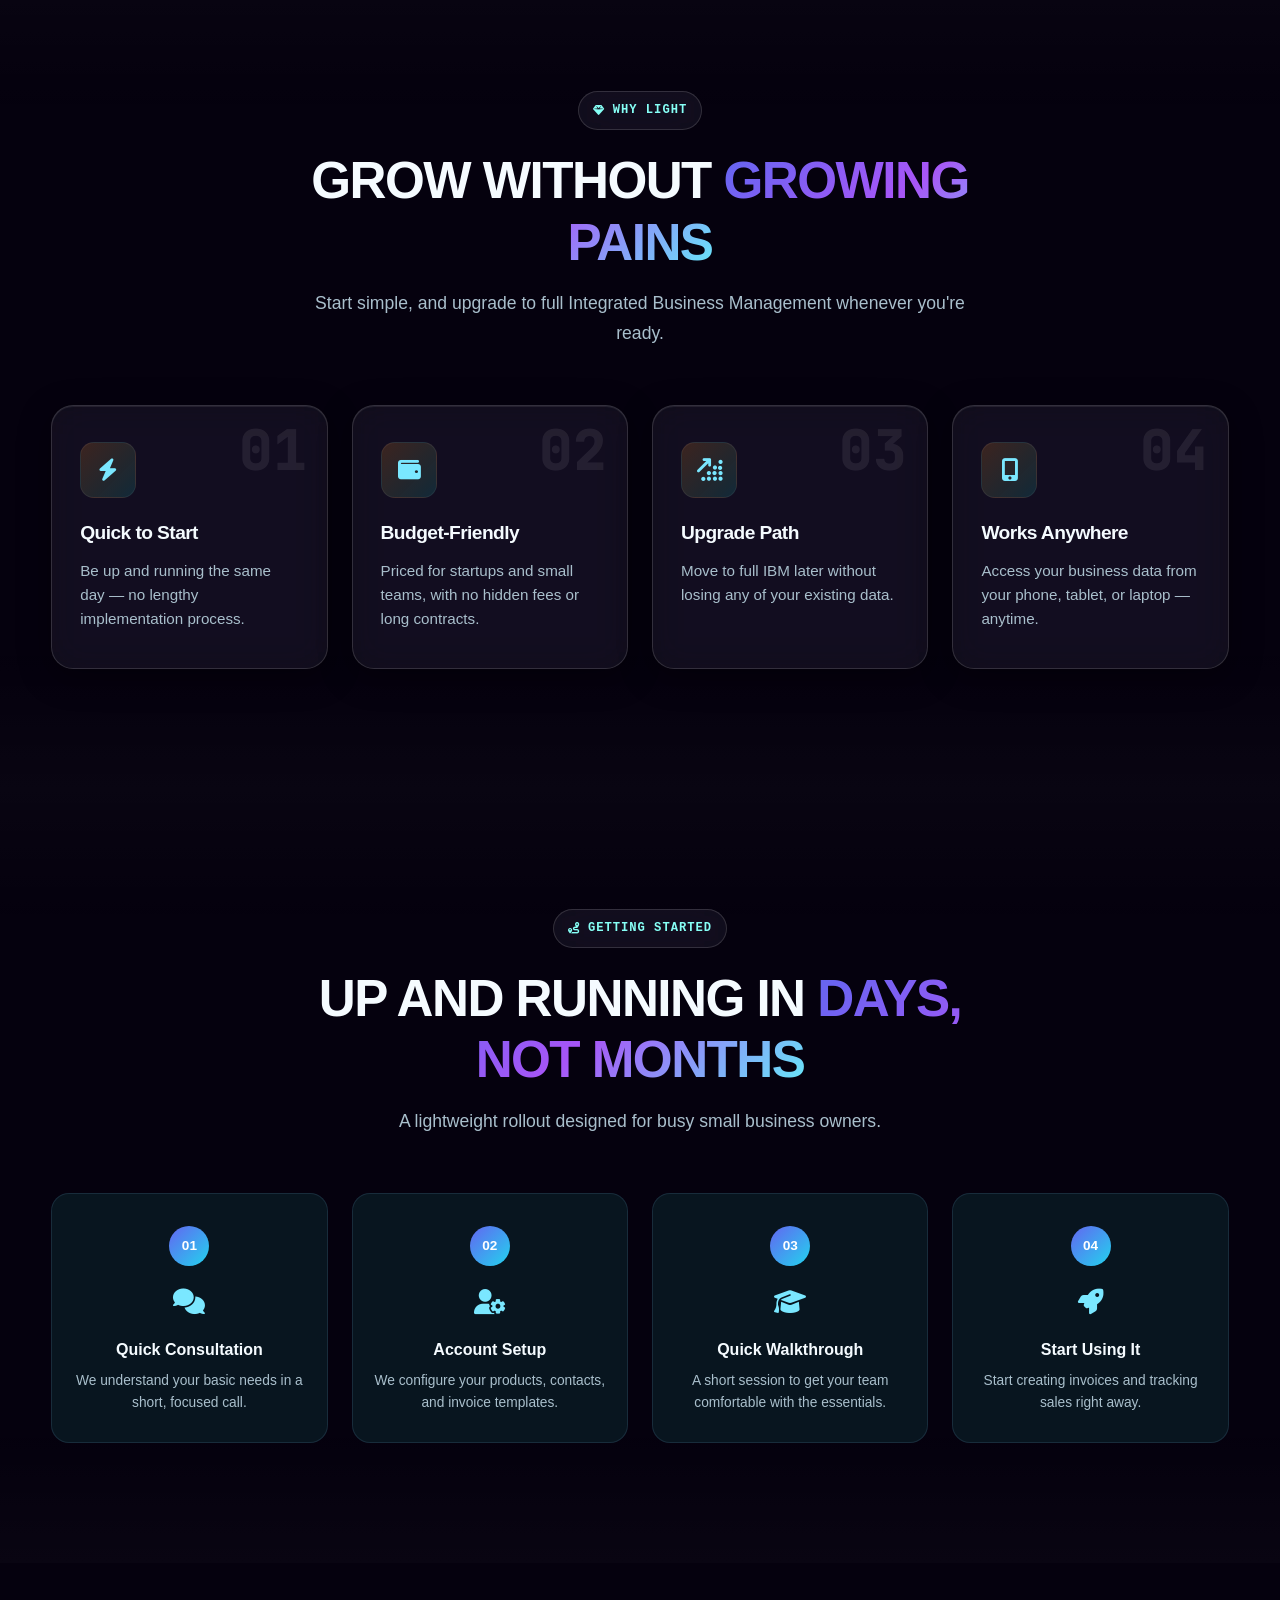
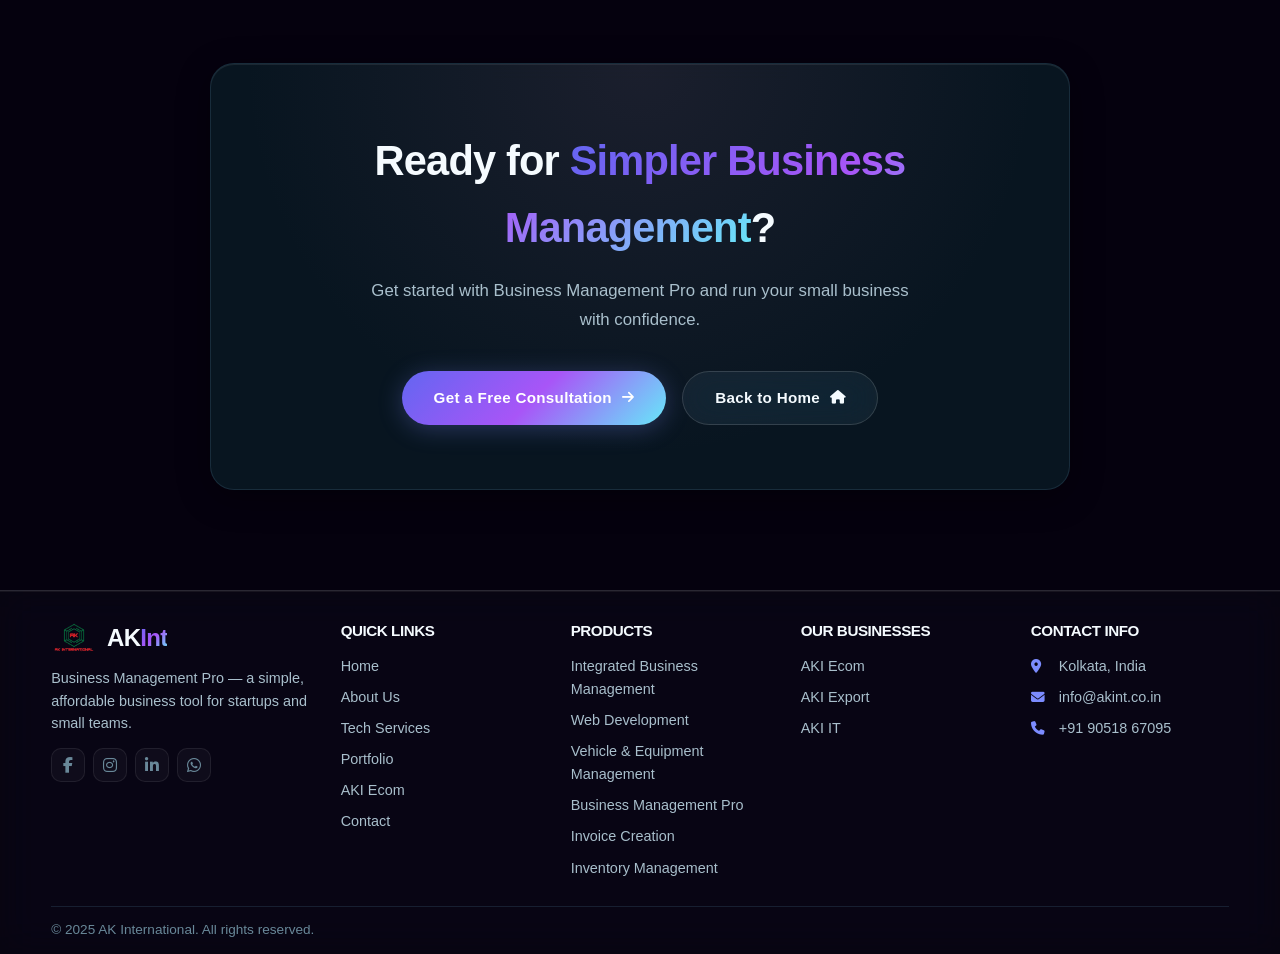
==== commit f6379bfc: "Secure external business links Added target="_blank" and rel="noopener" to AKI Export and AKI IT lin" ====
--- a/business-management-light.html
+++ b/business-management-light.html
@@ -78,9 +78,9 @@
                     <ul class="nav-dropdown">
                         <li><a href="https://store.akint.co.in/" class="nav-dropdown__link" target="_blank" rel="noopener"><i class="fas fa-cart-shopping"></i>AKI Ecom</a></li>
                         <li class="nav-dropdown__divider"></li>
-                        <li><a href="https://export.akint.co.in/" class="nav-dropdown__link"><i class="fas fa-ship"></i>AKI Export</a></li>
-                        <li class="nav-dropdown__divider"></li>
-                        <li><a href="https://tech.akint.co.in/" class="nav-dropdown__link"><i class="fas fa-laptop-code"></i>AKI IT</a></li>
+                        <li><a href="https://export.akint.co.in/" target="_blank" rel="noopener" class="nav-dropdown__link"><i class="fas fa-ship"></i>AKI Export</a></li>
+                        <li class="nav-dropdown__divider"></li>
+                        <li><a href="https://tech.akint.co.in/" target="_blank" rel="noopener" class="nav-dropdown__link"><i class="fas fa-laptop-code"></i>AKI IT</a></li>
                     </ul>
                 </li>
                 <li><a href="index.html#contact" class="nav-link" data-text="Contact">Contact</a></li>
@@ -475,8 +475,8 @@
                     <h4>Our Businesses</h4>
                     <ul>
                         <li><a href="https://store.akint.co.in/" target="_blank" rel="noopener">AKI Ecom</a></li>
-                        <li><a href="https://export.akint.co.in/">AKI Export</a></li>
-                        <li><a href="https://tech.akint.co.in/">AKI IT</a></li>
+                        <li><a href="https://export.akint.co.in/" target="_blank" rel="noopener">AKI Export</a></li>
+                        <li><a href="https://tech.akint.co.in/" target="_blank" rel="noopener">AKI IT</a></li>
                     </ul>
                 </div>
                 <div class="footer-col">
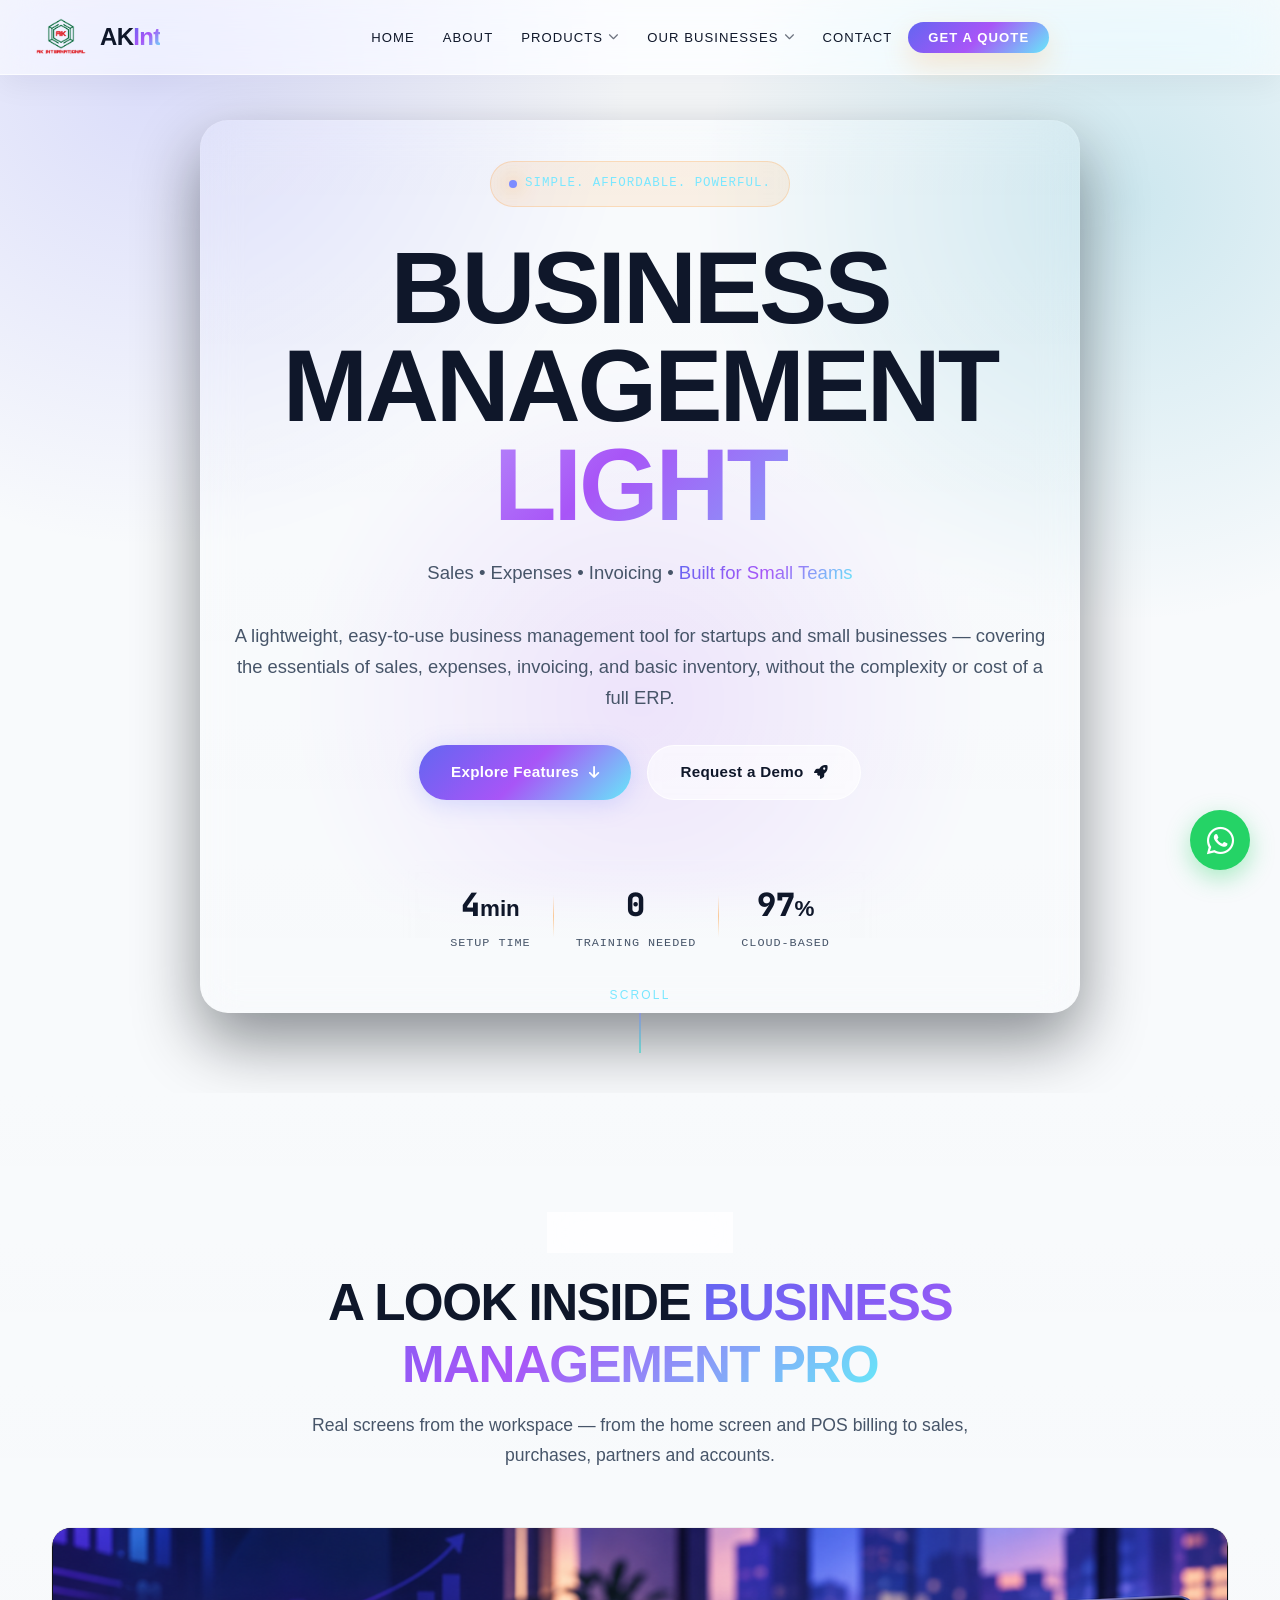
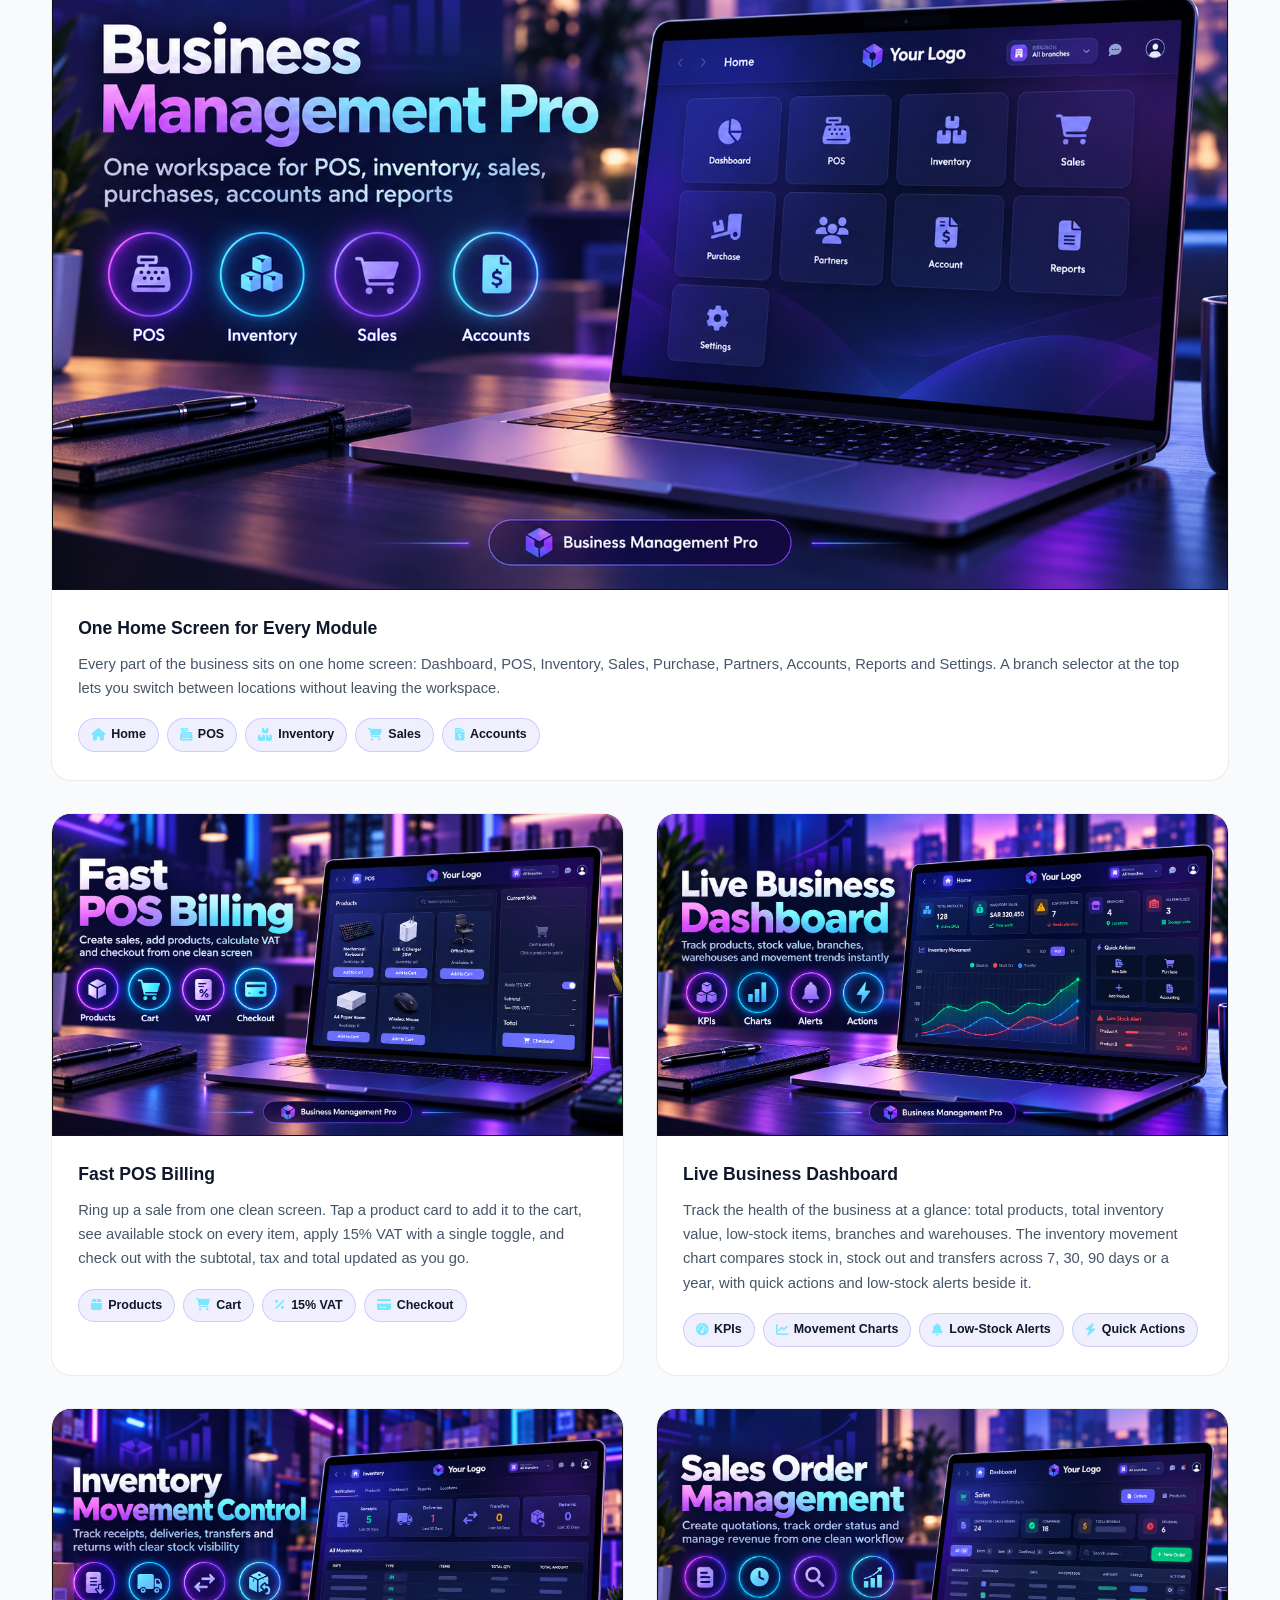
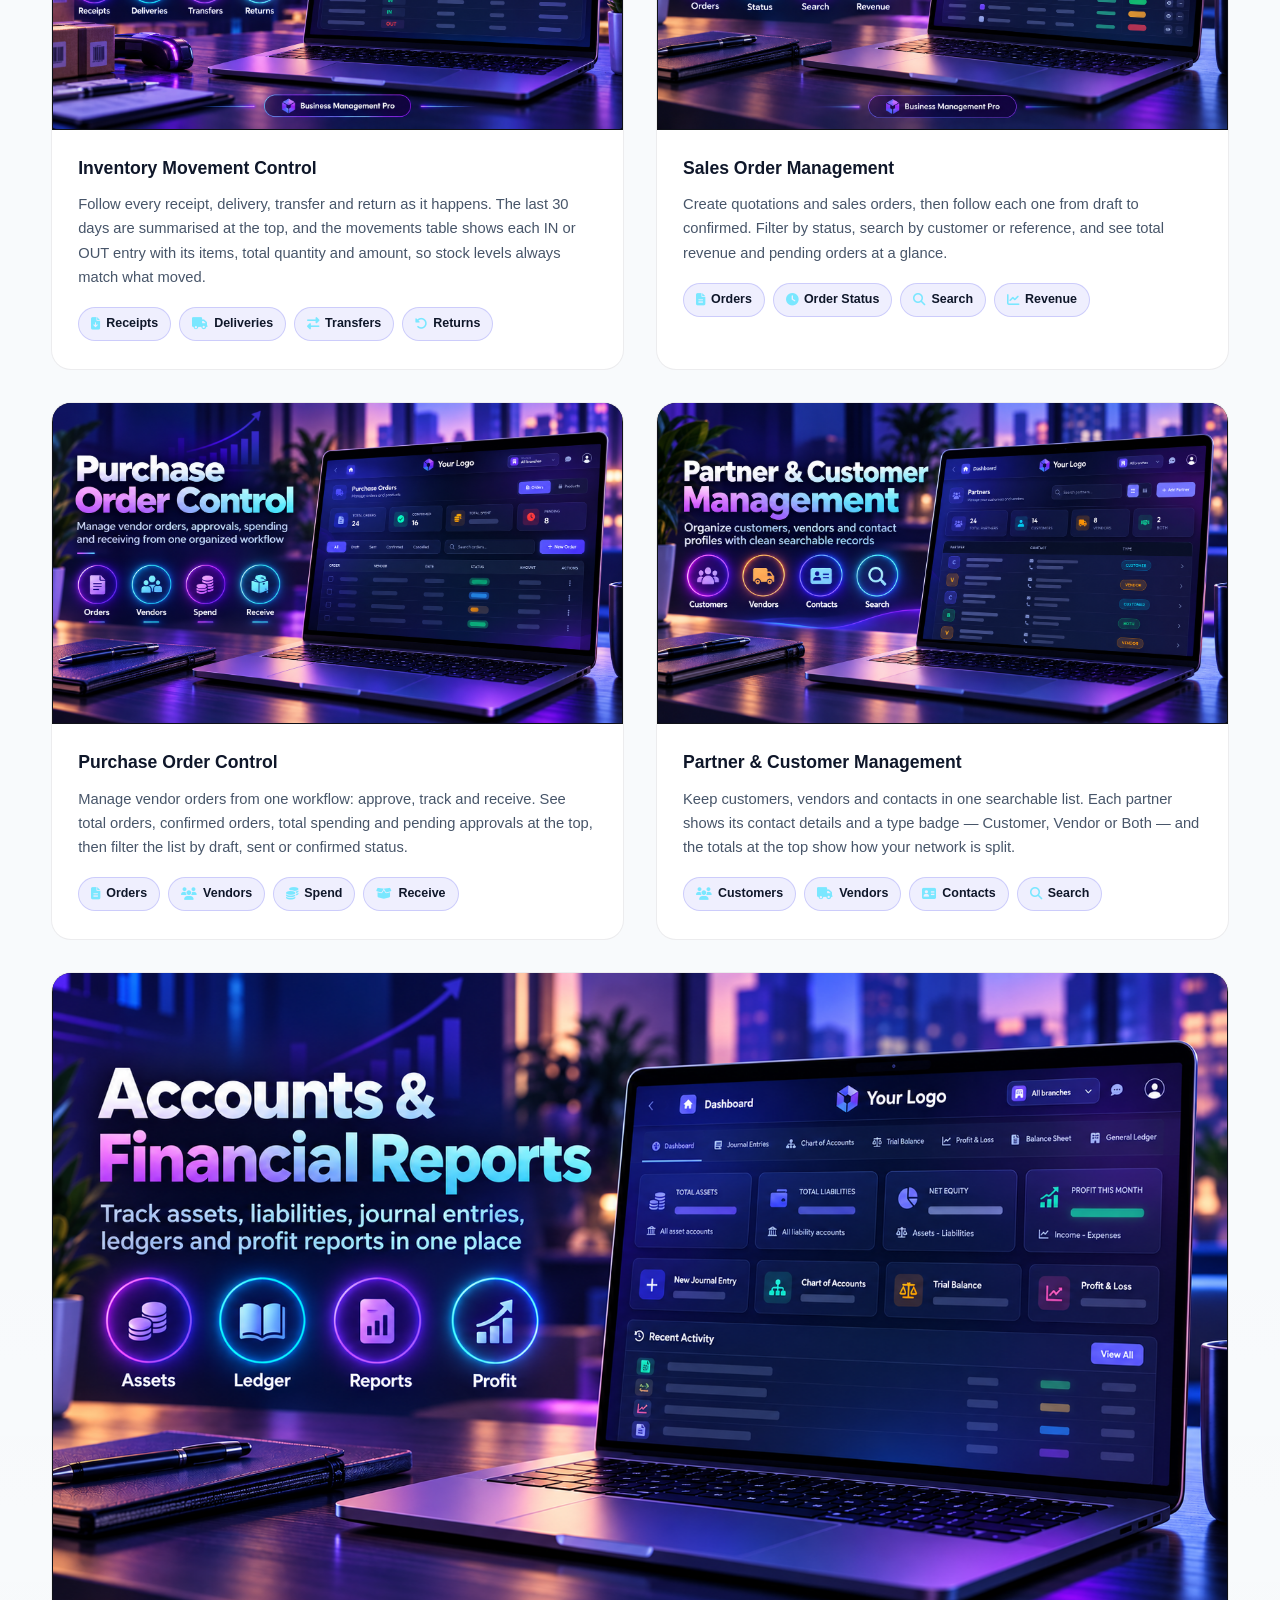
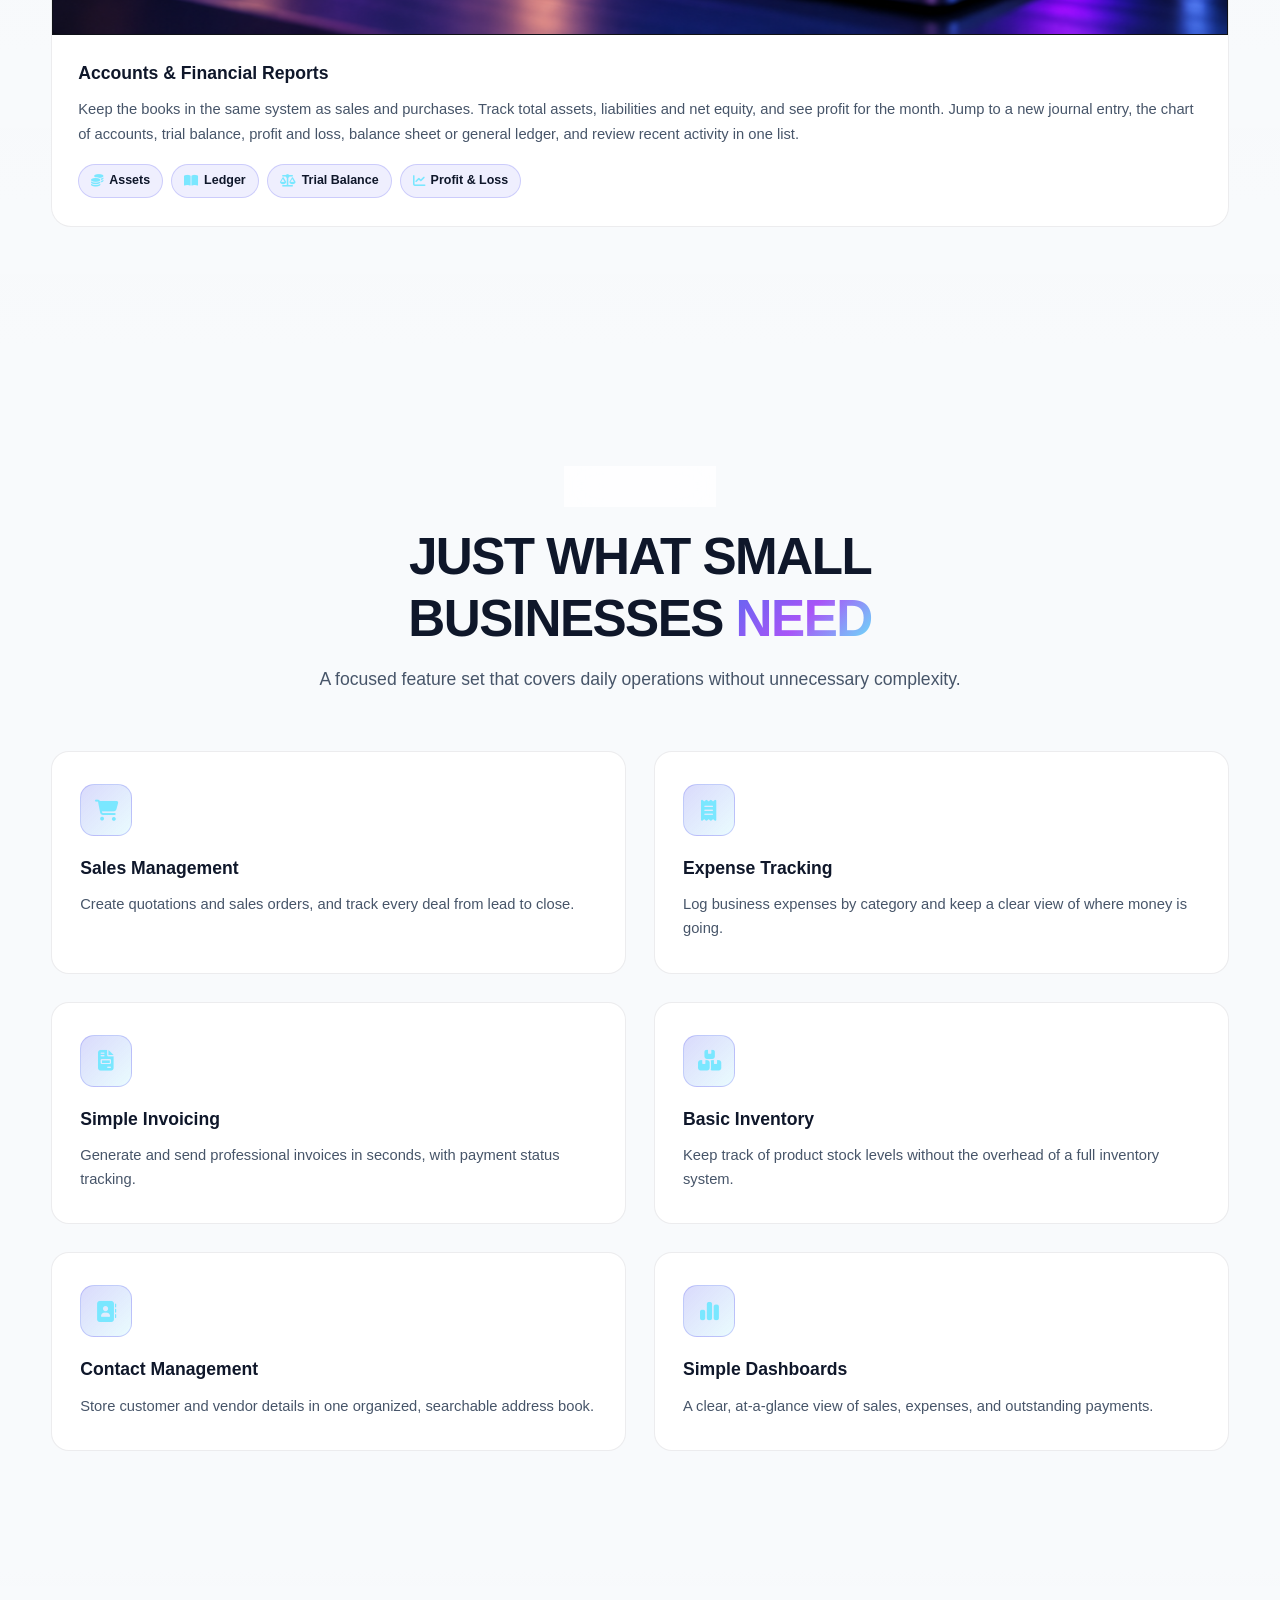
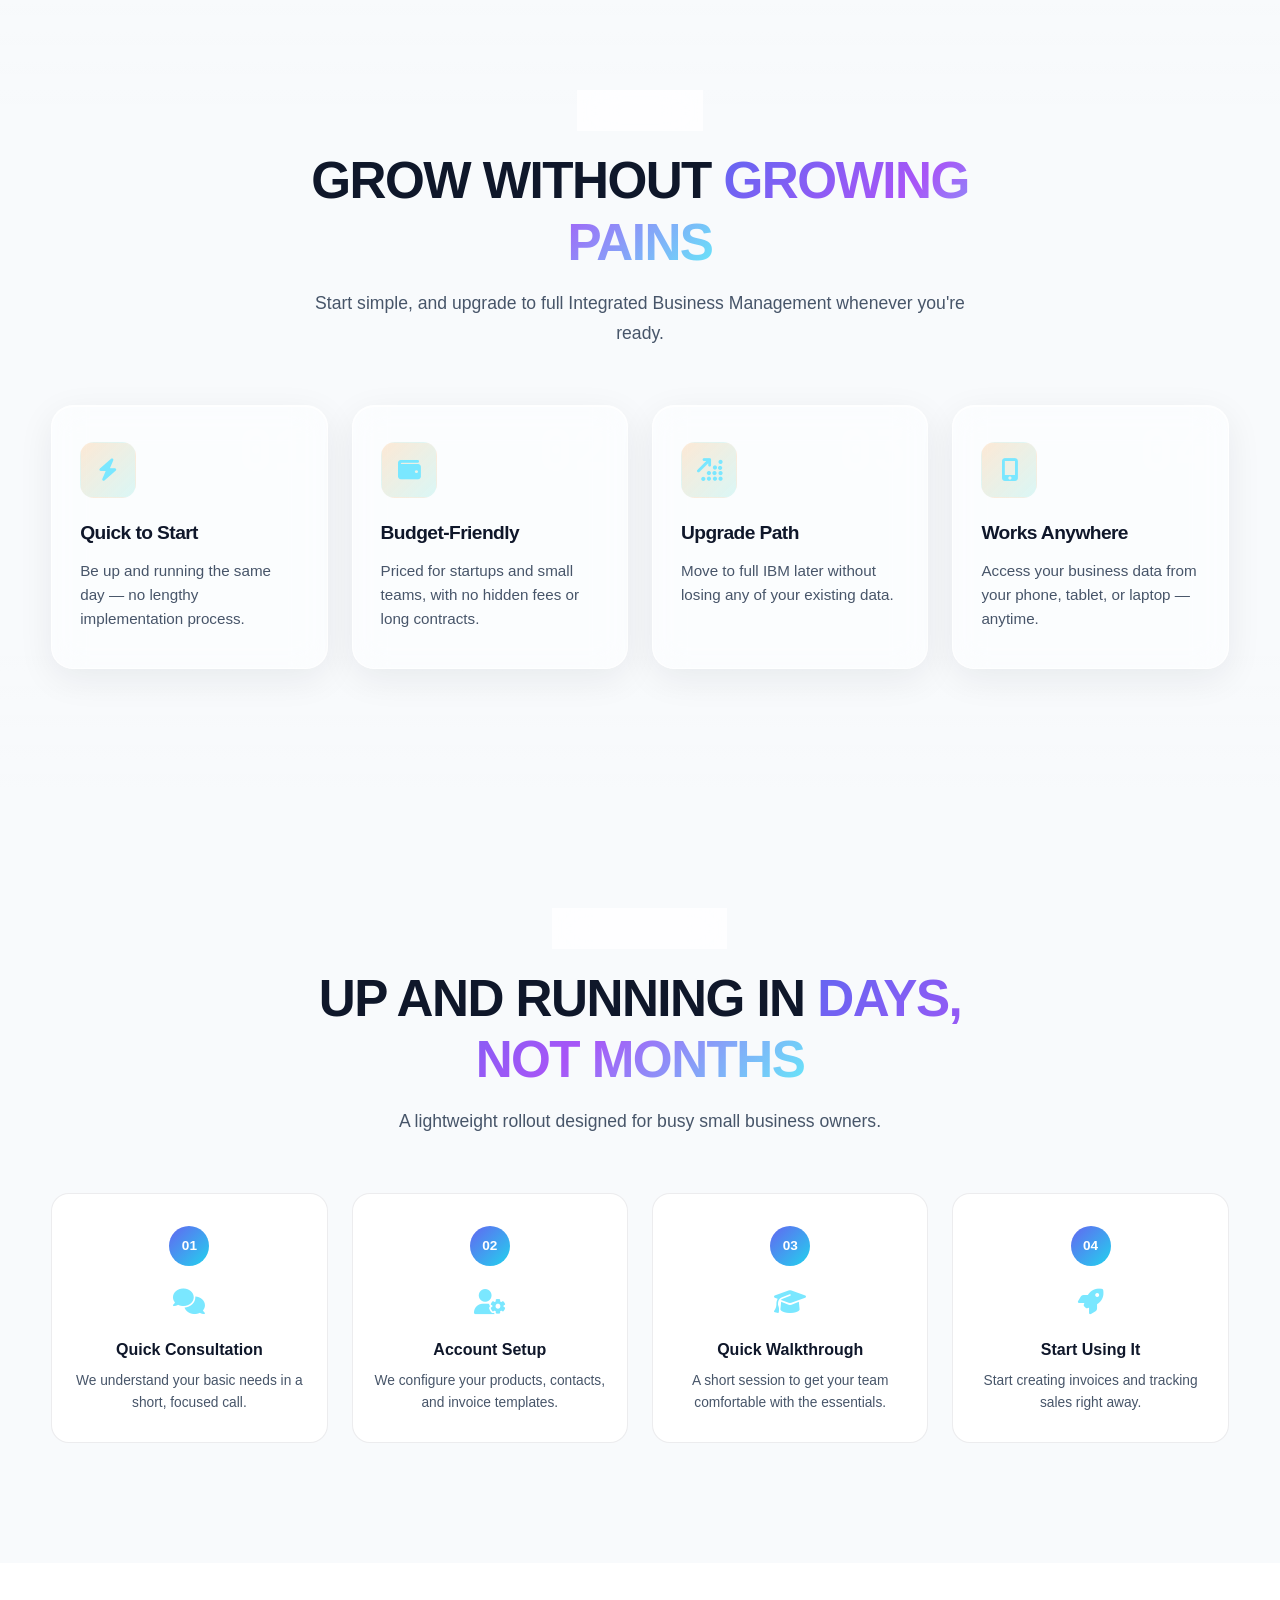
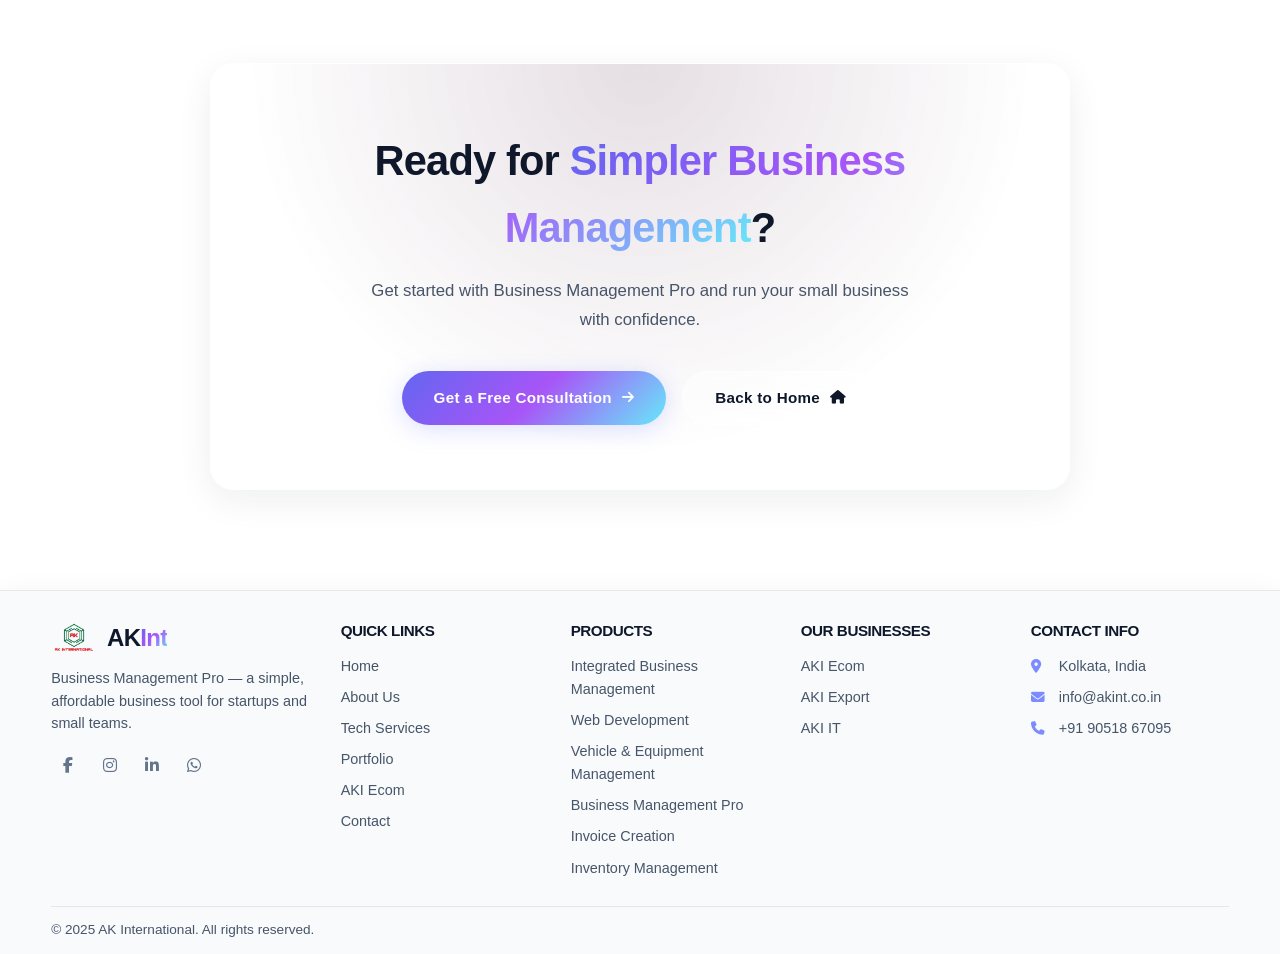
==== commit fcda0009: "Add import-export nav item and customer logos Add a disabled Global Import Export Management entry t" ====
--- a/business-management-light.html
+++ b/business-management-light.html
@@ -71,6 +71,8 @@
                         <li><a href="inventory-management.html" class="nav-dropdown__link"><i class="fas fa-boxes-stacked"></i>Inventory Management</a></li>
                         <li class="nav-dropdown__divider"></li>
                         <li><a href="https://akint.co.in/odoo.html" class="nav-dropdown__link"><i class="fas fa-cubes"></i>Odoo Solutions</a></li>
+                        <li class="nav-dropdown__divider"></li>
+                        <li><span class="nav-dropdown__link" aria-disabled="true"><i class="fas fa-globe"></i>Global Import Export Management</span></li>
                     </ul>
                 </li>
                 <li class="nav-item--dropdown">
--- a/styles.css
+++ b/styles.css
@@ -2147,6 +2147,45 @@
         grid-template-columns: 1fr;
         gap: 28px;
     }
+}
+
+/* ===== COMPACT MOBILE FOOTER =====
+   The full footer remains available, while secondary link groups become
+   compact disclosures so a phone view does not turn into a long page. */
+@media (max-width: 600px) {
+    .footer { padding: 24px 0 max(12px, env(safe-area-inset-bottom)); }
+    .footer__inner { padding: 0 20px; }
+    .footer-grid { grid-template-columns: 1fr; gap: 0; margin-bottom: 14px; }
+    .footer-col--brand { padding-bottom: 20px; }
+    .footer-col--brand p { max-width: 34rem; margin-bottom: 12px; }
+
+    .footer-col:not(.footer-col--brand) {
+        border-top: 1px solid rgba(15, 23, 42, 0.1);
+    }
+
+    .footer-col.is-collapsible h4 {
+        min-height: 52px;
+        display: flex;
+        align-items: center;
+        justify-content: space-between;
+        margin: 0;
+        cursor: pointer;
+    }
+
+    .footer-col.is-collapsible h4::after {
+        content: '⌄';
+        font-family: inherit;
+        font-size: 1.2rem;
+        font-weight: 600;
+        color: var(--accent);
+        transition: transform 0.2s ease;
+    }
+
+    .footer-col.is-collapsible:not(.is-expanded) ul { display: none; }
+    .footer-col.is-collapsible.is-expanded h4::after { transform: rotate(180deg); }
+    .footer-col.is-collapsible ul { padding: 0 0 12px; }
+
+    .footer-bottom { padding: 14px 0 0; gap: 4px; line-height: 1.4; }
 }
 
 /* ===== PREFERS REDUCED MOTION ===== */
@@ -3312,3 +3351,415 @@
     background: var(--glass-bg-hover);
     border-color: var(--glass-border-hover);
 }
+
+/* ========================================
+   WHITE BACKGROUND THEME
+   ======================================== */
+:root {
+    --bg-primary: #ffffff;
+    --bg-secondary: #f8fafc;
+    --bg-card: #ffffff;
+    --bg-card-hover: #f8fafc;
+    --surface: #f8fafc;
+    --border: rgba(15, 23, 42, 0.08);
+    --border-hover: rgba(15, 23, 42, 0.16);
+    --text-primary: #0f172a;
+    --text-secondary: #475569;
+    --text-muted: #64748b;
+    --glass-bg: rgba(255, 255, 255, 0.8);
+    --glass-bg-hover: rgba(255, 255, 255, 0.97);
+    --glass-bg-strong: rgba(255, 255, 255, 0.88);
+    --glass-border: rgba(15, 23, 42, 0.08);
+    --glass-border-hover: rgba(15, 23, 42, 0.16);
+    --glass-shadow: 0 8px 28px rgba(15, 23, 42, 0.08), inset 0 1px 0 rgba(255, 255, 255, 0.9);
+}
+
+html, body {
+    background: #ffffff !important;
+    background-image: none !important;
+    color: var(--text-primary);
+}
+
+/* Remove the dark video / canvas / glow layers */
+.site-bg-media, #particleCanvas, .cursor-dot, .cursor-ring,
+body::before, .hero-grid-bg, .hero-glow, .particle-canvas {
+    display: none !important;
+}
+
+/* Dark sections and hero areas become white */
+.section--dark, .section--tech, .lp-hero, .hero, .stats-marquee,
+.section-cta, .footer, .footer__inner, .hero-foundation, .navbar,
+.navbar.scrolled, .navbar.menu-open {
+    background: #ffffff !important;
+}
+.section--dark, .section--tech, .footer, .stats-marquee {
+    background: #f8fafc !important;
+}
+.navbar.scrolled, .navbar.menu-open {
+    background: rgba(255, 255, 255, 0.92) !important;
+}
+
+/* Text that was hard-coded for dark backgrounds */
+h1, h2, h3, h4, h5, h6, .logo-text, .nav-link, .footer-col h4,
+.hero-title, .section-title, .hero-stat__number, .marquee-stat__number,
+.feature-card h3, .lp-product-card h3, .cta-box h2 {
+    color: var(--text-primary);
+}
+p, li, .section-desc, .hero-subtitle, .footer-col ul li a,
+.footer-bottom p, .footer-col--brand p, .hero-stat__label,
+.marquee-stat__label, .feature-card p, .lp-product-card p {
+    color: var(--text-secondary);
+}
+.text-gradient, .text-gradient-cyan, .logo-accent {
+    -webkit-text-fill-color: transparent;
+}
+
+/* Keep the frosted look on white */
+.feature-card, .tech-card, .network-partner-card, .customer-logo-card,
+.lp-product-card, .cta-box, .nav-dropdown, .footer {
+    box-shadow: 0 8px 28px rgba(15, 23, 42, 0.08);
+}
+.btn--outline {
+    color: var(--text-primary);
+    border-color: rgba(15, 23, 42, 0.18);
+}
+
+/* ========================================
+   WHITE THEME: HERO, GLASS, CHAT & QUOTE FIXES
+   ======================================== */
+:root {
+    --background: 0 0% 100%;
+    --foreground: 222 47% 11%;
+    --hero-sub: 215 16% 35%;
+}
+
+/* Dark blurred blob behind the hero headline */
+.hero-foundation__blur {
+    display: none !important;
+}
+
+.hero-foundation__headline-accent {
+    background-image: linear-gradient(to left, #4f46e5, #7c3aed, #0891b2);
+}
+
+.foundation-nav__link--tech {
+    color: #0e7490;
+}
+
+.foundation-nav__divider {
+    background: linear-gradient(90deg, transparent, rgba(15, 23, 42, 0.12), transparent);
+}
+
+.btn--hero-secondary {
+    background: #ffffff;
+    border-color: rgba(15, 23, 42, 0.18);
+    box-shadow: 0 1px 2px rgba(15, 23, 42, 0.06);
+    backdrop-filter: none;
+}
+
+.btn--hero-secondary:hover {
+    background: #f8fafc;
+    border-color: rgba(15, 23, 42, 0.3);
+}
+
+.liquid-glass {
+    background: rgba(15, 23, 42, 0.04);
+    box-shadow: inset 0 1px 1px rgba(15, 23, 42, 0.06);
+    backdrop-filter: none;
+}
+
+.liquid-glass::before {
+    background: linear-gradient(180deg, rgba(15, 23, 42, 0.14) 0%, rgba(15, 23, 42, 0.04) 20%, rgba(15, 23, 42, 0) 40%, rgba(15, 23, 42, 0) 60%, rgba(15, 23, 42, 0.04) 80%, rgba(15, 23, 42, 0.14) 100%);
+}
+
+/* Floating support chat (styles injected by script.js) */
+.chat-tooltip {
+    background: #ffffff !important;
+    border: 1px solid rgba(15, 23, 42, 0.1) !important;
+    box-shadow: 0 16px 40px rgba(15, 23, 42, 0.14) !important;
+    color: var(--text-primary);
+}
+
+.chat-tooltip::after {
+    background: #ffffff !important;
+    border-right-color: rgba(15, 23, 42, 0.1) !important;
+    border-bottom-color: rgba(15, 23, 42, 0.1) !important;
+}
+
+.chat-tooltip-title {
+    color: #4f46e5 !important;
+}
+
+.chat-tooltip-close {
+    color: #64748b !important;
+}
+
+.chat-tooltip-close:hover {
+    color: #0f172a !important;
+}
+
+.chat-message.system {
+    color: #0f172a !important;
+}
+
+.chat-message.small {
+    color: #475569 !important;
+}
+
+.chat-option {
+    background: #f8fafc !important;
+    border-color: rgba(15, 23, 42, 0.08) !important;
+    color: #0f172a !important;
+}
+
+.chat-option:hover {
+    background: #eef2ff !important;
+    border-color: rgba(79, 70, 229, 0.3) !important;
+}
+
+.chat-input textarea {
+    background: #ffffff !important;
+    border-color: rgba(15, 23, 42, 0.14) !important;
+    color: #0f172a !important;
+}
+
+/* Request a Quote modal (styles injected by script.js) */
+.quote-modal-overlay {
+    background: rgba(15, 23, 42, 0.35) !important;
+}
+
+.quote-modal {
+    background: #ffffff !important;
+    border: 1px solid rgba(15, 23, 42, 0.08) !important;
+    box-shadow: 0 30px 80px rgba(15, 23, 42, 0.18) !important;
+}
+
+.quote-modal__close {
+    background: #f1f5f9 !important;
+    border-color: rgba(15, 23, 42, 0.1) !important;
+    color: #475569 !important;
+}
+
+.quote-modal__close:hover {
+    background: #e2e8f0 !important;
+    color: #0f172a !important;
+}
+
+.quote-modal__title,
+.quote-modal__success h3 {
+    color: #0f172a !important;
+}
+
+.quote-modal__subtitle,
+.quote-modal__success p {
+    color: #475569 !important;
+}
+
+.quote-form__field label {
+    color: #334155 !important;
+}
+
+.quote-form__field input,
+.quote-form__field textarea,
+.quote-form__field select {
+    background: #ffffff !important;
+    border-color: rgba(15, 23, 42, 0.14) !important;
+    color: #0f172a !important;
+}
+
+.quote-form__field input::placeholder,
+.quote-form__field textarea::placeholder {
+    color: #94a3b8 !important;
+}
+
+.quote-form__field select option {
+    background: #ffffff !important;
+    color: #0f172a !important;
+}
+
+.quote-form__note {
+    color: #64748b !important;
+}
+
+/* ========================================
+   WHITE GLASSMORPHISM POLISH
+   ======================================== */
+/* Soft colour washes so the glass surfaces have something to blur */
+html, body {
+    background:
+        radial-gradient(circle at 12% 8%, rgba(99, 102, 241, 0.20), transparent 34%),
+        radial-gradient(circle at 88% 22%, rgba(8, 145, 178, 0.18), transparent 32%),
+        radial-gradient(circle at 50% 78%, rgba(168, 85, 247, 0.14), transparent 36%),
+        #f8fafc !important;
+    background-attachment: fixed !important;
+}
+
+/* Frosted navbar */
+.navbar,
+.navbar.scrolled,
+.navbar.menu-open {
+    background: rgba(255, 255, 255, 0.55) !important;
+    -webkit-backdrop-filter: blur(20px) saturate(180%);
+    backdrop-filter: blur(20px) saturate(180%);
+    border-bottom: 1px solid rgba(255, 255, 255, 0.7);
+    box-shadow: 0 8px 32px rgba(15, 23, 42, 0.06);
+}
+
+.navbar.scrolled {
+    background: rgba(255, 255, 255, 0.72) !important;
+}
+
+/* Mobile menu panel */
+@media (max-width: 1024px) {
+    .nav-menu {
+        background: rgba(255, 255, 255, 0.82) !important;
+        -webkit-backdrop-filter: blur(24px) saturate(180%);
+        backdrop-filter: blur(24px) saturate(180%);
+        border: 1px solid rgba(255, 255, 255, 0.8);
+        box-shadow: 0 24px 60px rgba(15, 23, 42, 0.12);
+    }
+}
+
+/* Hero: soft light wash behind the headline */
+.hero-foundation {
+    background: radial-gradient(ellipse at 30% 40%, rgba(99, 102, 241, 0.16), transparent 58%) !important;
+}
+
+/* Glass cards */
+.feature-card, .service-card, .tech-card, .contact-card,
+.lp-product-card, .gallery-card, .network-partner-card,
+.customer-logo-card, .cta-box, .nav-dropdown {
+    background: rgba(255, 255, 255, 0.55) !important;
+    -webkit-backdrop-filter: blur(16px) saturate(160%);
+    backdrop-filter: blur(16px) saturate(160%);
+    border: 1px solid rgba(255, 255, 255, 0.75) !important;
+    box-shadow: 0 10px 36px rgba(15, 23, 42, 0.07), inset 0 1px 0 rgba(255, 255, 255, 0.9) !important;
+}
+
+.feature-card:hover, .service-card:hover, .tech-card:hover,
+.contact-card:hover, .lp-product-card:hover, .gallery-card:hover {
+    background: rgba(255, 255, 255, 0.78) !important;
+    box-shadow: 0 18px 48px rgba(15, 23, 42, 0.12), inset 0 1px 0 rgba(255, 255, 255, 0.9) !important;
+}
+
+/* Glass stat strip and secondary buttons */
+.stats-marquee, .marquee-stat, .btn--hero-secondary, .btn--outline {
+    background: rgba(255, 255, 255, 0.6) !important;
+    -webkit-backdrop-filter: blur(12px);
+    backdrop-filter: blur(12px);
+    border: 1px solid rgba(255, 255, 255, 0.8);
+}
+
+.btn--hero-secondary {
+    box-shadow: 0 8px 24px rgba(15, 23, 42, 0.08);
+}
+
+/* Bottom CTA: dark heading and visible button on the glass panel */
+.cta h2, .cta-box h2, .cta__content h2 {
+    color: #0f172a !important;
+}
+.cta p, .cta-box p, .cta__content p {
+    color: #475569 !important;
+}
+.cta .btn--white, .cta-box .btn--white, .cta__content .btn--white {
+    background: #0f172a !important;
+    color: #ffffff !important;
+}
+
+/* ===== FOUNDATION NAV: MOBILE MENU ===== */
+.foundation-nav__toggle { display: none; }
+
+@media (max-width: 768px) {
+    .foundation-nav {
+        position: relative;
+        display: grid !important;
+        grid-template-columns: 1fr auto;
+        align-items: center;
+        padding: 12px 20px !important;
+        gap: 12px;
+        flex-wrap: nowrap !important;
+    }
+
+    .foundation-nav__brand {
+        display: block !important;
+        width: auto !important;
+        justify-content: flex-start !important;
+    }
+
+    .foundation-nav__logo { height: 44px !important; }
+    .foundation-nav__actions { display: none !important; }
+
+    .foundation-nav__toggle {
+        width: 44px;
+        height: 44px;
+        display: grid;
+        place-items: center;
+        padding: 0;
+        border: 1px solid rgba(79, 70, 229, 0.18);
+        border-radius: 14px;
+        background: rgba(255, 255, 255, 0.68);
+        color: #4f46e5;
+        box-shadow: 0 8px 20px rgba(15, 23, 42, 0.08);
+        cursor: pointer;
+        transition: transform 0.2s ease, background 0.2s ease;
+    }
+
+    .foundation-nav__toggle:active { transform: scale(0.94); }
+    .foundation-nav__toggle i { font-size: 1.05rem; }
+
+    .foundation-nav__menu {
+        position: absolute;
+        top: calc(100% + 8px);
+        left: 12px;
+        right: 12px;
+        z-index: 1100;
+        display: grid !important;
+        grid-template-columns: 1fr;
+        width: auto !important;
+        max-height: calc(100vh - 94px);
+        margin: 0;
+        padding: 12px;
+        overflow-y: auto;
+        border: 1px solid rgba(255, 255, 255, 0.85);
+        border-radius: 20px;
+        background: rgba(255, 255, 255, 0.92) !important;
+        box-shadow: 0 22px 52px rgba(15, 23, 42, 0.16);
+        backdrop-filter: blur(20px) saturate(180%);
+        -webkit-backdrop-filter: blur(20px) saturate(180%);
+        gap: 4px;
+        opacity: 0;
+        visibility: hidden;
+        pointer-events: none;
+        transform: translateY(-8px);
+        transition: opacity 0.2s ease, transform 0.2s ease, visibility 0.2s ease;
+    }
+
+    .foundation-nav__menu.is-open {
+        opacity: 1;
+        visibility: visible;
+        pointer-events: auto;
+        transform: translateY(0);
+    }
+
+    .foundation-nav__menu > li { min-width: 0; width: 100%; }
+    .foundation-nav__link {
+        width: 100%;
+        min-height: 46px;
+        padding: 10px 12px;
+        justify-content: flex-start;
+        border-radius: 12px;
+        font-size: 0.94rem;
+    }
+    .foundation-nav__link:hover,
+    .foundation-nav__link:focus-visible { background: rgba(79, 70, 229, 0.08); }
+    .foundation-nav__link--cta { display: none !important; }
+    .nav-item--dropdown > .foundation-nav__link { justify-content: space-between; }
+
+    .foundation-nav__menu .nav-dropdown {
+        margin: 0 4px 6px;
+        padding: 4px;
+        border-radius: 12px;
+        background: rgba(79, 70, 229, 0.05) !important;
+    }
+    .foundation-nav__menu .nav-dropdown__link { font-size: 0.88rem; }
+}
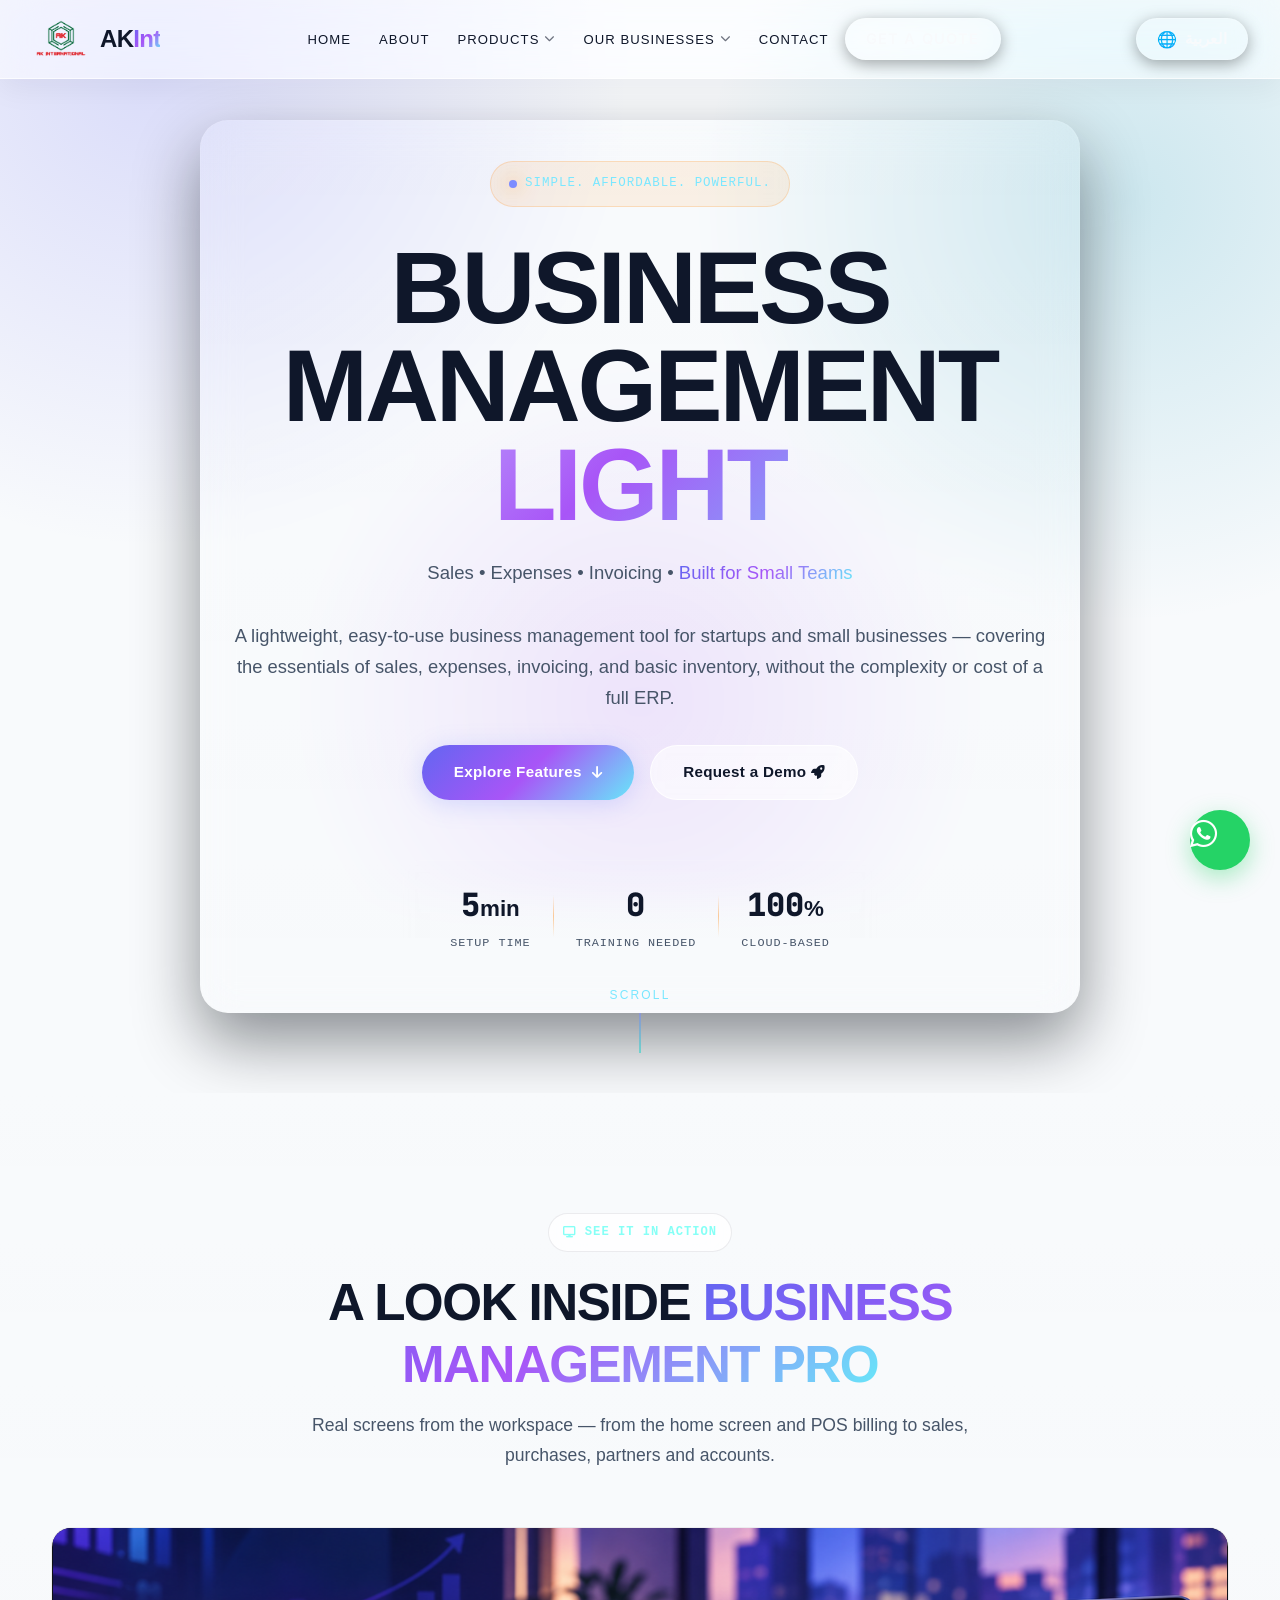
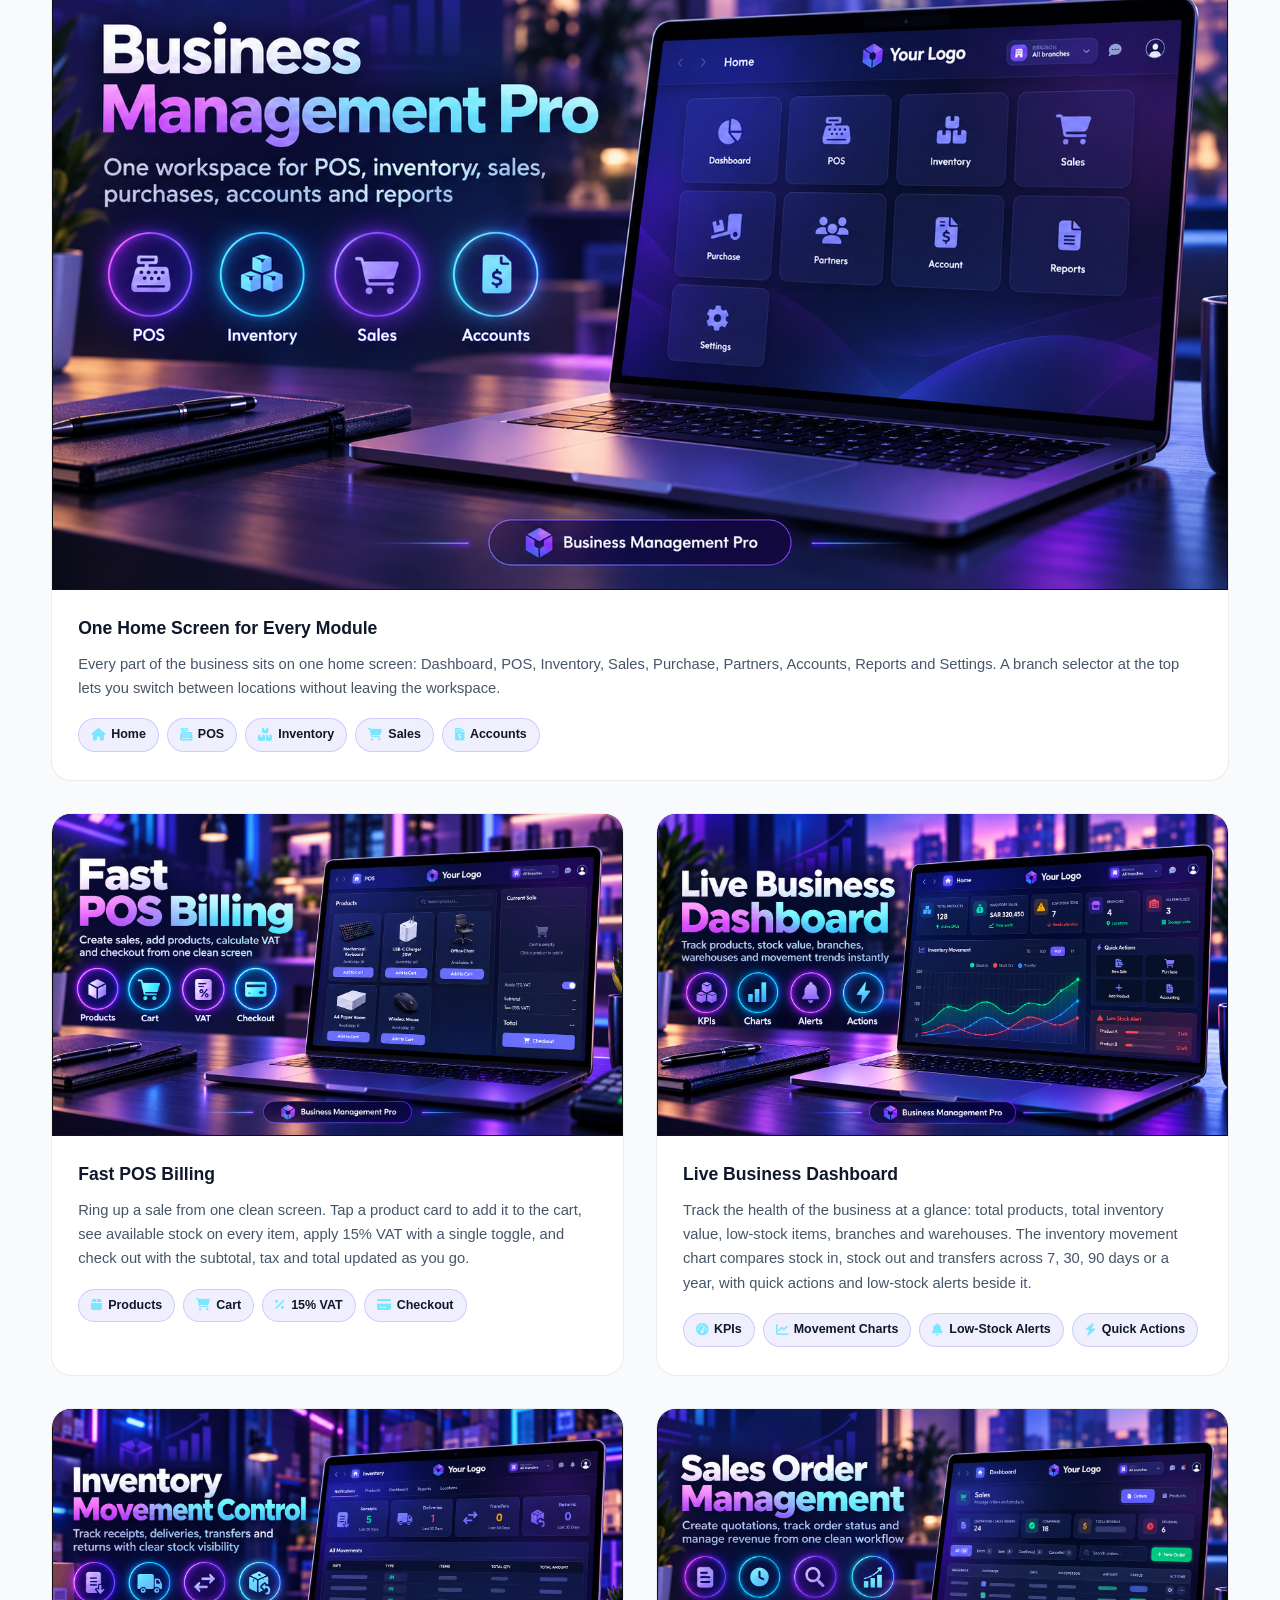
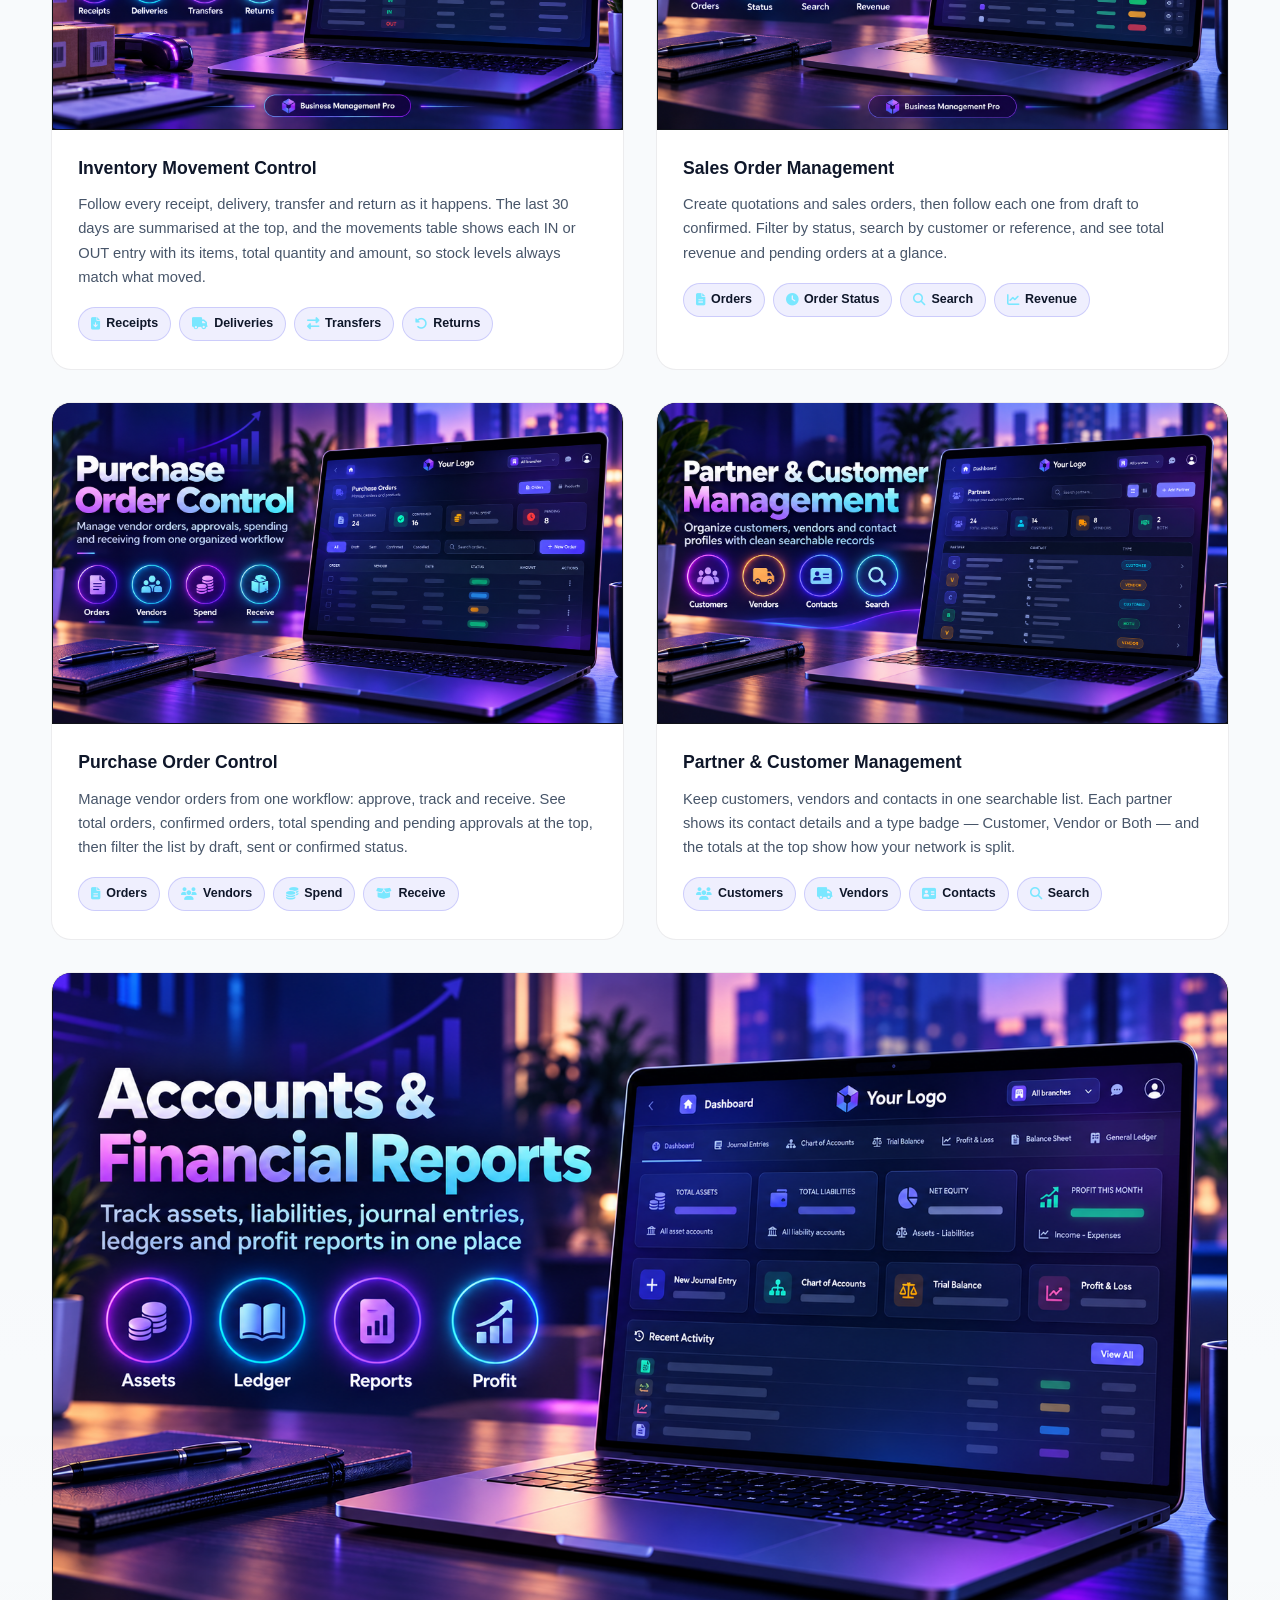
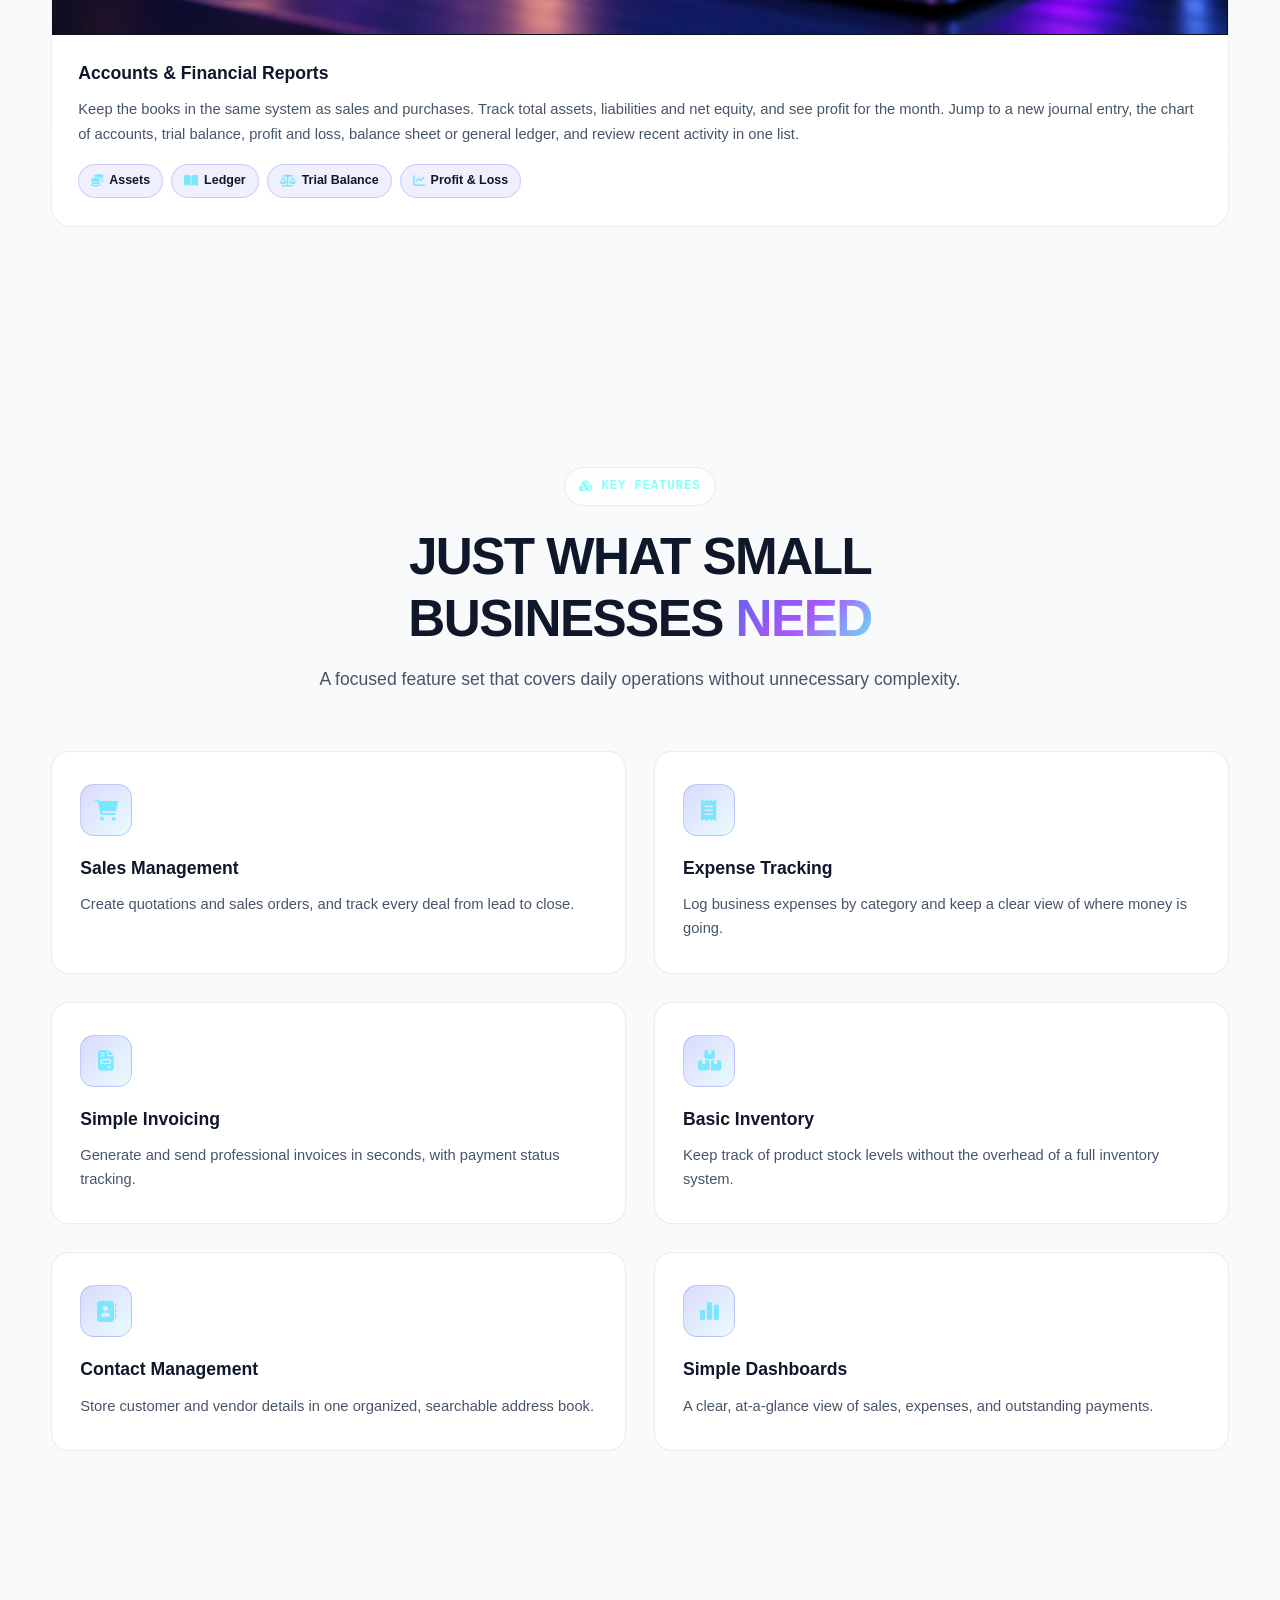
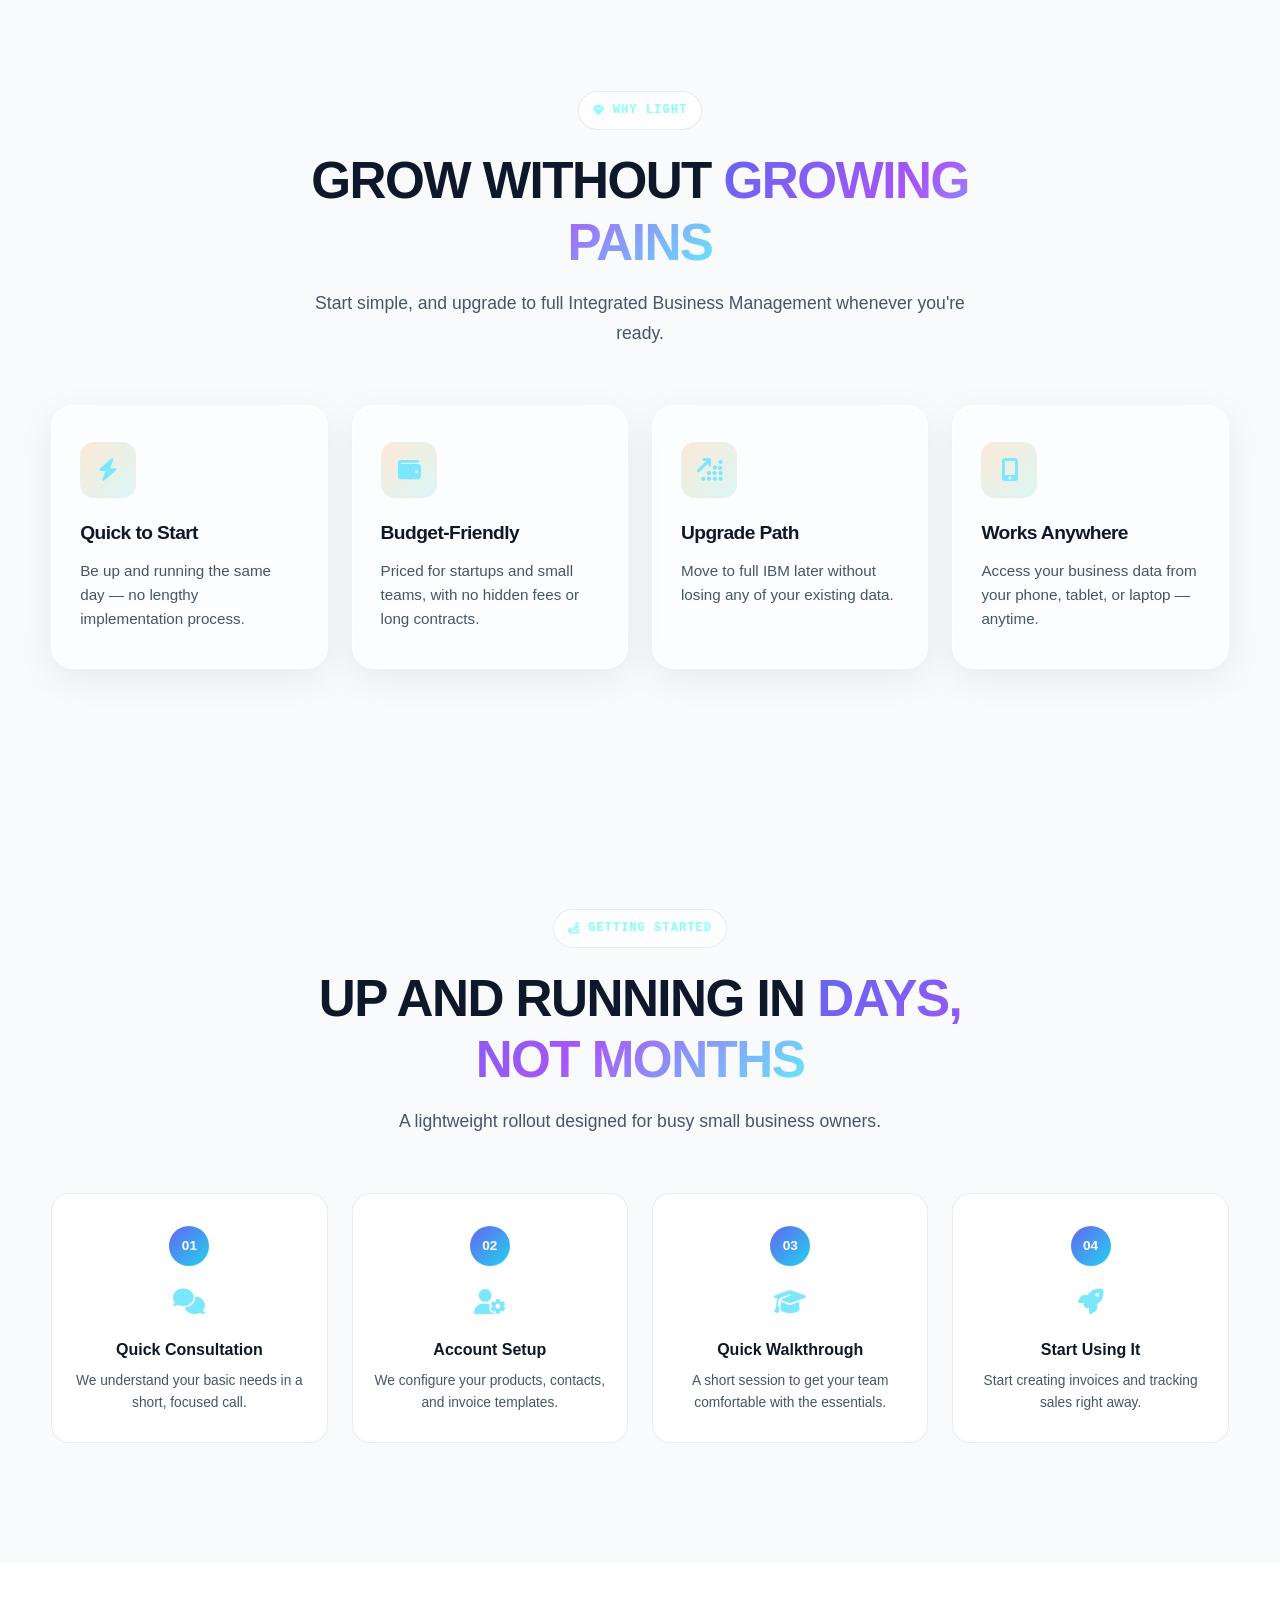
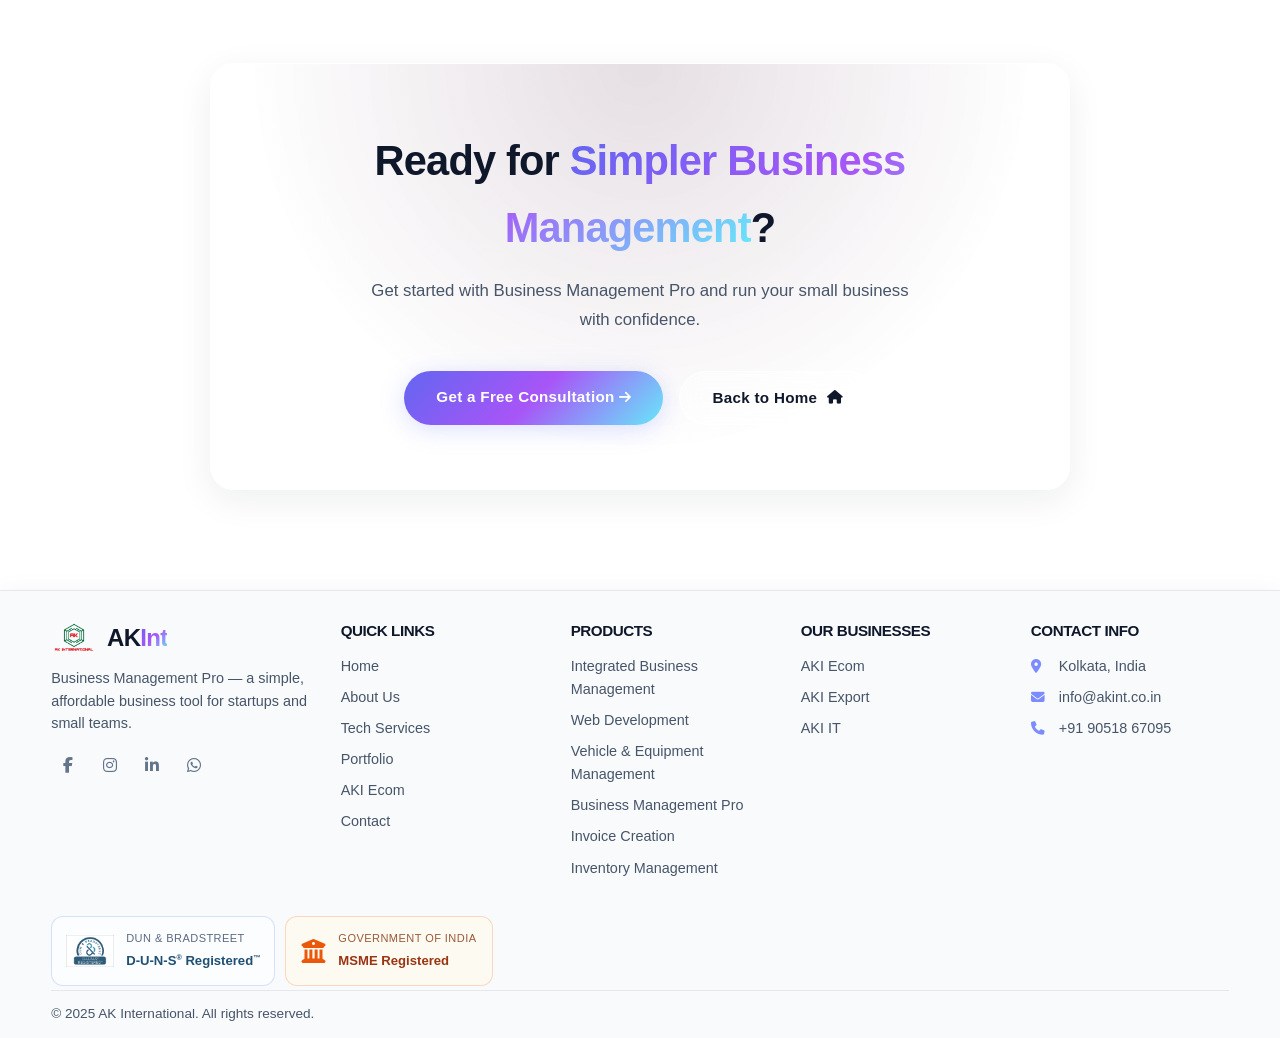
==== commit 72cfd17a: "Improve phone links and navigation styling Make footer phone numbers clickable and preserve left-to-" ====
--- a/business-management-light.html
+++ b/business-management-light.html
@@ -486,7 +486,7 @@
                     <ul class="footer-contact">
                         <li><i class="fas fa-location-dot"></i> Kolkata, India</li>
                         <li><i class="fas fa-envelope"></i> info@akint.co.in</li>
-                        <li><i class="fas fa-phone"></i> +91 90518 67095</li>
+                        <li><i class="fas fa-phone"></i> <a href="tel:+919051867095" class="phone-link" dir="ltr">+91 90518 67095</a></li>
                     </ul>
                 </div>
             </div>
--- a/styles.css
+++ b/styles.css
@@ -3686,8 +3686,16 @@
         justify-content: flex-start !important;
     }
 
-    .foundation-nav__logo { height: 44px !important; }
-    .foundation-nav__actions { display: none !important; }
+    .foundation-nav__logo { height: 56px !important; }
+    .foundation-nav__actions {
+        display: flex !important;
+        align-items: center !important;
+        justify-content: flex-end !important;
+        margin-left: auto !important;
+    }
+    .foundation-nav__actions .btn--hero-secondary {
+        display: none !important;
+    }
 
     .foundation-nav__toggle {
         width: 44px;
@@ -3763,3 +3771,306 @@
     }
     .foundation-nav__menu .nav-dropdown__link { font-size: 0.88rem; }
 }
+
+/* Footer registrations */
+.footer-registrations {
+    display: flex;
+    align-items: stretch;
+    gap: 10px;
+    flex-wrap: wrap;
+    margin: 28px 0 4px;
+}
+
+/* Dun & Bradstreet D-U-N-S Registered footer mark */
+.duns-registration {
+    display: inline-flex;
+    align-items: center;
+    gap: 12px;
+    margin: 0;
+    padding: 10px 14px;
+    border: 1px solid rgba(37, 99, 235, 0.18);
+    border-radius: 12px;
+    background: rgba(255, 255, 255, 0.54);
+    color: #1e3a5f;
+}
+
+.duns-registration img { width: 48px; height: 48px; object-fit: contain; }
+.duns-registration span, .duns-registration strong { display: block; }
+.duns-registration span { font-size: 0.69rem; letter-spacing: 0.04em; text-transform: uppercase; color: #5b6b83; }
+.duns-registration strong { margin-top: 2px; font-size: 0.82rem; color: #1f4f73; }
+.duns-registration sup { font-size: 0.55em; }
+
+.msme-registration {
+    display: inline-flex;
+    align-items: center;
+    gap: 12px;
+    margin: 0;
+    padding: 12px 16px;
+    border: 1px solid rgba(234, 88, 12, 0.22);
+    border-radius: 12px;
+    background: rgba(255, 251, 235, 0.66);
+    color: #9a3412;
+}
+
+.msme-registration i { font-size: 1.5rem; color: #ea580c; }
+.msme-registration span, .msme-registration strong { display: block; }
+.msme-registration span { font-size: 0.69rem; letter-spacing: 0.04em; text-transform: uppercase; color: #9a5a3a; }
+.msme-registration strong { margin-top: 2px; font-size: 0.82rem; color: #9a3412; }
+
+
+@media (max-width: 560px) {
+    .footer-registrations { justify-content: center; }
+}
+
+/* Keep the legacy product-page header visually identical to the home-page foundation header. */
+@media (max-width: 768px) {
+    .navbar {
+        min-height: 80px;
+        padding: 12px 0 !important;
+        background: rgba(255, 255, 255, 0.72) !important;
+        border-bottom: 1px solid rgba(255, 255, 255, 0.8) !important;
+        box-shadow: 0 8px 32px rgba(15, 23, 42, 0.06) !important;
+    }
+
+    .navbar .container { min-height: 56px; }
+    .navbar .logo { gap: 0; }
+    .navbar .logo-img { height: 56px; }
+    .navbar .logo-text { display: none; }
+
+    .hamburger {
+        width: 44px;
+        height: 44px;
+        display: grid;
+        place-content: center;
+        gap: 5px;
+        padding: 0;
+        border: 1px solid rgba(79, 70, 229, 0.18);
+        border-radius: 14px;
+        background: rgba(255, 255, 255, 0.68);
+        box-shadow: 0 8px 20px rgba(15, 23, 42, 0.08);
+    }
+
+    .hamburger span { width: 18px; height: 2px; background: #4f46e5; }
+}
+
+
+
+@import url('https://fonts.googleapis.com/css2?family=Cairo:wght@400;500;600;700;800;900&family=Tajawal:wght@400;500;700;800;900&display=swap');
+
+@import url('https://fonts.googleapis.com/css2?family=Cairo:wght@400;500;600;700;800;900&family=Tajawal:wght@400;500;700;800;900&display=swap');
+
+/* ===== MATCHING ACTION BUTTONS (SAME SIZE & SHAPE) ===== */
+.foundation-nav__actions {
+    display: flex !important;
+    align-items: center !important;
+    justify-content: flex-end !important;
+    gap: 12px !important;
+}
+
+.language-switcher,
+.foundation-nav__actions .btn,
+.foundation-nav__actions .btn--hero-secondary,
+.navbar .language-switcher,
+.navbar .nav-link--cta {
+    display: inline-flex !important;
+    align-items: center !important;
+    justify-content: center !important;
+    height: 42px !important;
+    min-height: 42px !important;
+    max-height: 42px !important;
+    padding: 0 20px !important;
+    border-radius: 9999px !important;
+    font-family: 'Inter', -apple-system, BlinkMacSystemFont, "Segoe UI", Roboto, sans-serif !important;
+    font-size: 0.92rem !important;
+    font-weight: 600 !important;
+    line-height: 1 !important;
+    box-sizing: border-box !important;
+    white-space: nowrap !important;
+    text-decoration: none !important;
+    cursor: pointer !important;
+    user-select: none !important;
+    transition: all 0.25s cubic-bezier(0.16, 1, 0.3, 1) !important;
+    border: 1px solid rgba(15, 23, 42, 0.16) !important;
+    background: #ffffff !important;
+    color: #0f172a !important;
+    box-shadow: 0 2px 8px rgba(15, 23, 42, 0.06) !important;
+    margin: 0 !important;
+}
+
+.language-switcher:hover,
+.foundation-nav__actions .btn:hover,
+.foundation-nav__actions .btn--hero-secondary:hover,
+.navbar .language-switcher:hover,
+.navbar .nav-link--cta:hover {
+    background: #f8fafc !important;
+    border-color: rgba(15, 23, 42, 0.28) !important;
+    color: #0f172a !important;
+    box-shadow: 0 4px 14px rgba(15, 23, 42, 0.1) !important;
+    transform: translateY(-1px) !important;
+}
+
+.language-switcher {
+    gap: 8px !important;
+    z-index: 100;
+}
+
+.language-switcher .lang-globe {
+    font-size: 1rem;
+    line-height: 1;
+    display: inline-flex;
+    align-items: center;
+}
+
+.language-switcher .lang-text {
+    font-weight: 600;
+    line-height: 1;
+    letter-spacing: 0.2px;
+}
+
+/* Dark Theme / Export Site Styling */
+.page-with-home-bg .language-switcher,
+.page-with-home-bg .foundation-nav__actions .btn,
+.page-with-home-bg .foundation-nav__actions .btn--hero-secondary,
+.page-with-home-bg .nav-link--cta,
+[data-theme="dark"] .language-switcher,
+[data-theme="dark"] .foundation-nav__actions .btn,
+[data-theme="dark"] .foundation-nav__actions .btn--hero-secondary,
+[data-theme="dark"] .nav-link--cta,
+body.dark-mode .language-switcher,
+body.dark-mode .foundation-nav__actions .btn,
+body.dark-mode .foundation-nav__actions .btn--hero-secondary,
+body.dark-mode .nav-link--cta {
+    background: rgba(255, 255, 255, 0.08) !important;
+    border: 1px solid rgba(255, 255, 255, 0.18) !important;
+    color: #f8fafc !important;
+    box-shadow: 0 4px 16px rgba(0, 0, 0, 0.35) !important;
+}
+
+.page-with-home-bg .language-switcher:hover,
+.page-with-home-bg .foundation-nav__actions .btn:hover,
+.page-with-home-bg .foundation-nav__actions .btn--hero-secondary:hover,
+.page-with-home-bg .nav-link--cta:hover,
+[data-theme="dark"] .language-switcher:hover,
+[data-theme="dark"] .foundation-nav__actions .btn:hover,
+[data-theme="dark"] .foundation-nav__actions .btn--hero-secondary:hover,
+[data-theme="dark"] .nav-link--cta:hover,
+body.dark-mode .language-switcher:hover,
+body.dark-mode .foundation-nav__actions .btn:hover,
+body.dark-mode .foundation-nav__actions .btn--hero-secondary:hover,
+body.dark-mode .nav-link--cta:hover {
+    background: rgba(255, 255, 255, 0.15) !important;
+    border-color: rgba(255, 255, 255, 0.35) !important;
+    color: #ffffff !important;
+    box-shadow: 0 6px 22px rgba(0, 0, 0, 0.45) !important;
+}
+
+/* RTL Global Rules */
+html[dir="rtl"] {
+    direction: rtl;
+    text-align: right;
+}
+
+html[dir="rtl"] body {
+    font-family: 'Tajawal', 'Cairo', 'Segoe UI', Tahoma, Arial, sans-serif;
+    direction: rtl;
+    text-align: right;
+}
+
+html[dir="rtl"] .foundation-nav {
+    direction: rtl;
+}
+
+html[dir="rtl"] .foundation-nav__actions {
+    direction: rtl;
+    justify-content: flex-start;
+}
+
+html[dir="rtl"] .navbar .container {
+    direction: rtl;
+}
+
+html[dir="rtl"] .hero-foundation__copy,
+html[dir="rtl"] .product-hero__content,
+html[dir="rtl"] .section-header,
+html[dir="rtl"] .lp-hero__content {
+    text-align: right;
+}
+
+html[dir="rtl"] .hero-foundation__cta,
+html[dir="rtl"] .hero-buttons,
+html[dir="rtl"] .nav-actions {
+    justify-content: flex-start;
+}
+
+html[dir="rtl"] .nav-dropdown {
+    right: 0;
+    left: auto;
+    text-align: right;
+}
+
+html[dir="rtl"] input,
+html[dir="rtl"] textarea,
+html[dir="rtl"] select {
+    text-align: right;
+    direction: rtl;
+}
+
+html[dir="rtl"] .fa-arrow-right,
+html[dir="rtl"] .fa-chevron-right,
+html[dir="rtl"] .fa-angle-right {
+    transform: scaleX(-1);
+}
+
+html[dir="rtl"] .fa-arrow-left,
+html[dir="rtl"] .fa-chevron-left,
+html[dir="rtl"] .fa-angle-left {
+    transform: scaleX(-1);
+}
+
+@media (max-width: 768px) {
+    .foundation-nav {
+        grid-template-columns: 1fr auto auto !important;
+    }
+    .foundation-nav .language-switcher {
+        order: 2;
+        margin-right: 8px !important;
+    }
+    .foundation-nav__toggle {
+        order: 3;
+    }
+    .navbar .language-switcher {
+        margin-left: auto !important;
+        margin-right: 12px !important;
+    }
+    html[dir="rtl"] .navbar .language-switcher {
+        margin-right: auto !important;
+        margin-left: 12px !important;
+    }
+}
+
+/* Fix telephone numbers in RTL */
+.phone-link,
+a[href^="tel:"],
+a[href*="wa.me"],
+[dir="ltr"] {
+    direction: ltr !important;
+    unicode-bidi: isolate !important;
+    display: inline-block !important;
+    text-align: left !important;
+}
+
+html[dir="rtl"] .phone-link,
+html[dir="rtl"] a[href^="tel:"],
+html[dir="rtl"] a[href*="wa.me"],
+html[dir="rtl"] .footer-contact li a,
+html[dir="rtl"] .footer-col ul li a[href^="tel:"] {
+    direction: ltr !important;
+    display: inline-block !important;
+    unicode-bidi: isolate !important;
+    text-align: left !important;
+}
+
+html[dir="rtl"] .footer-col ul li,
+html[dir="rtl"] .footer-contact li {
+    unicode-bidi: isolate;
+}
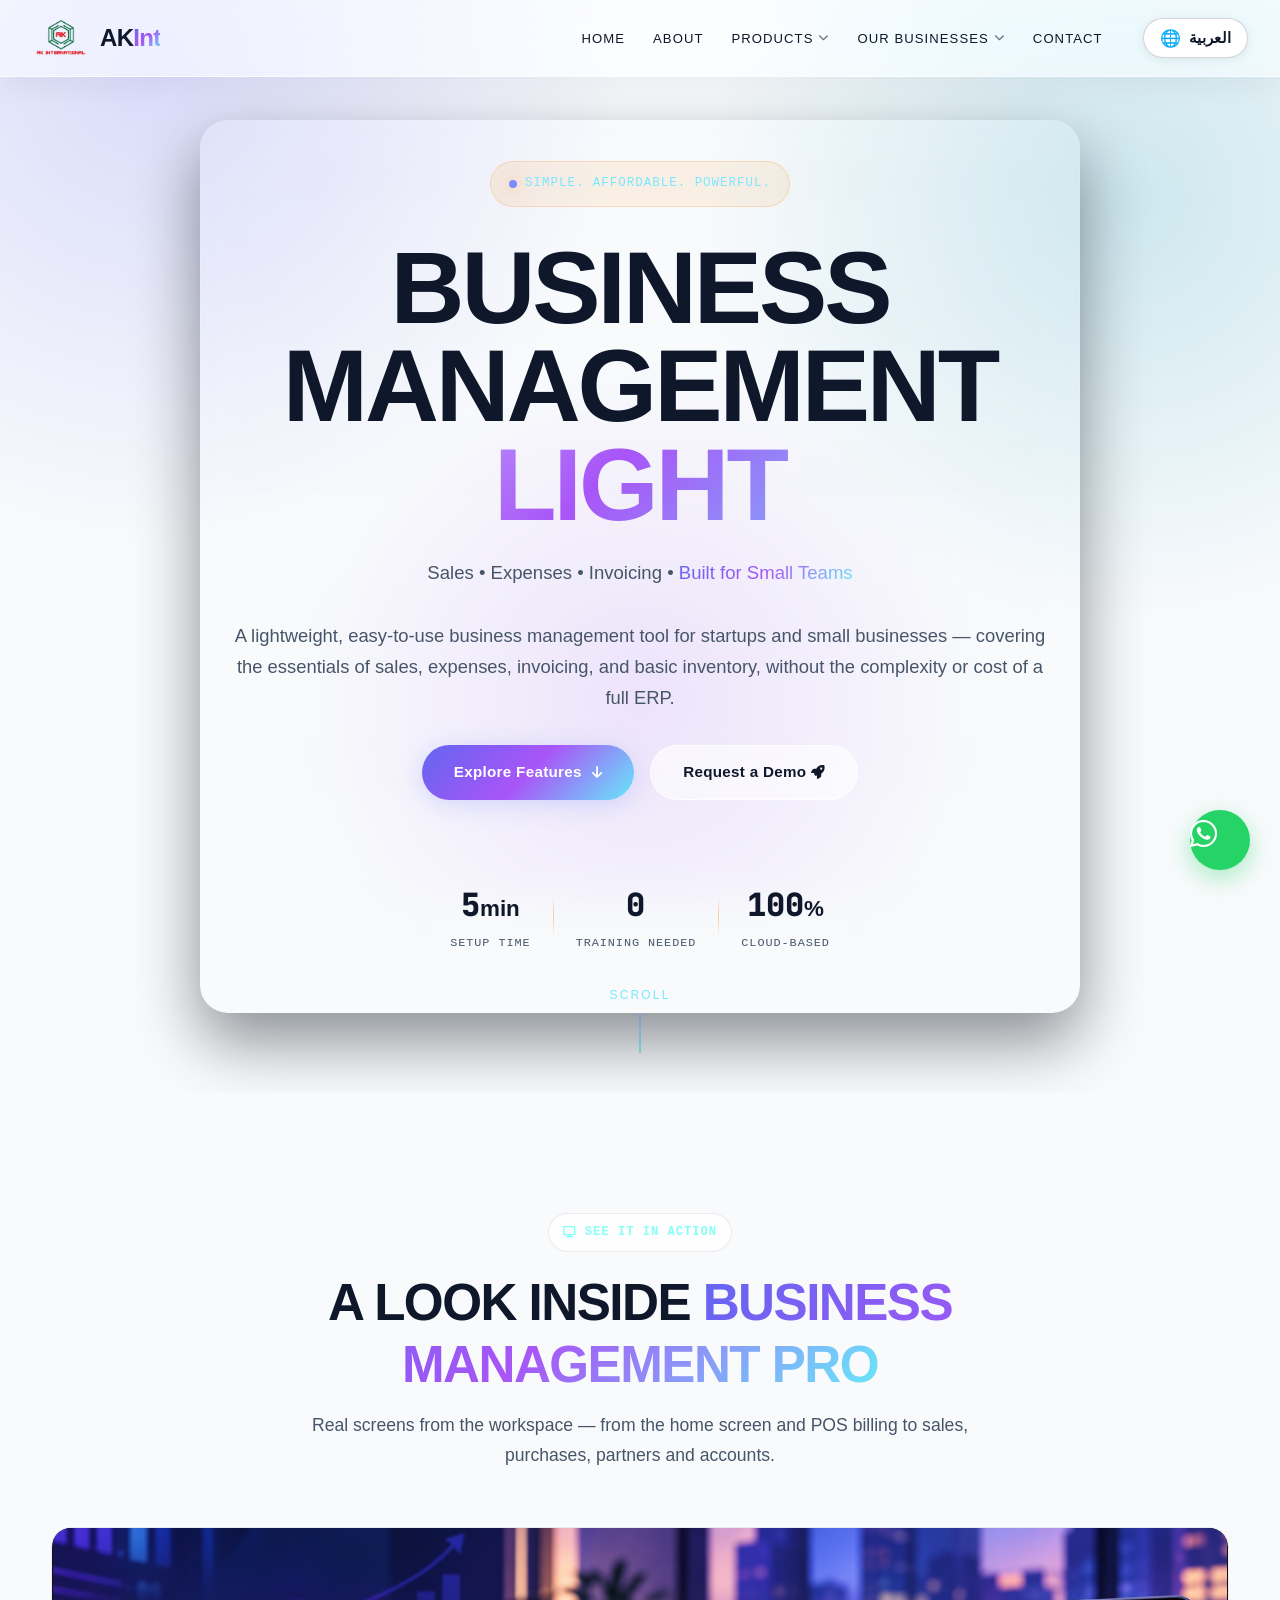
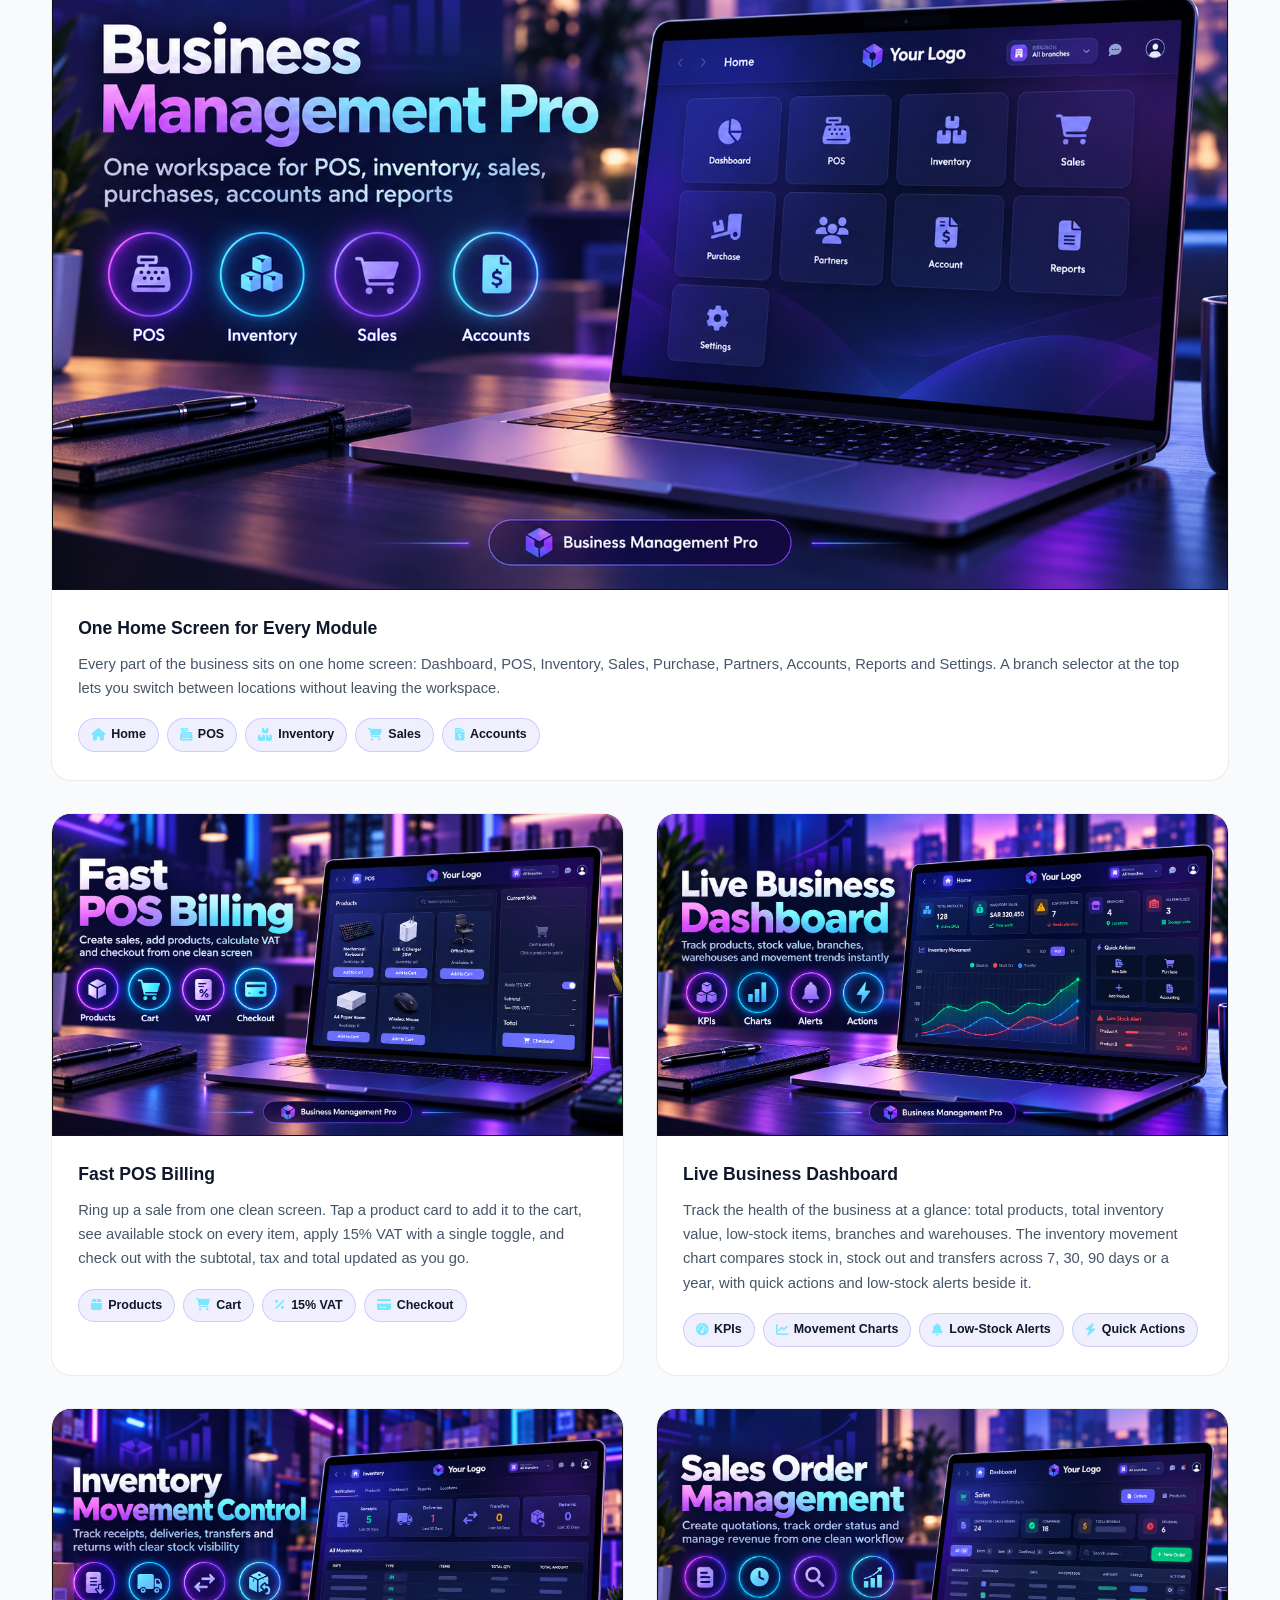
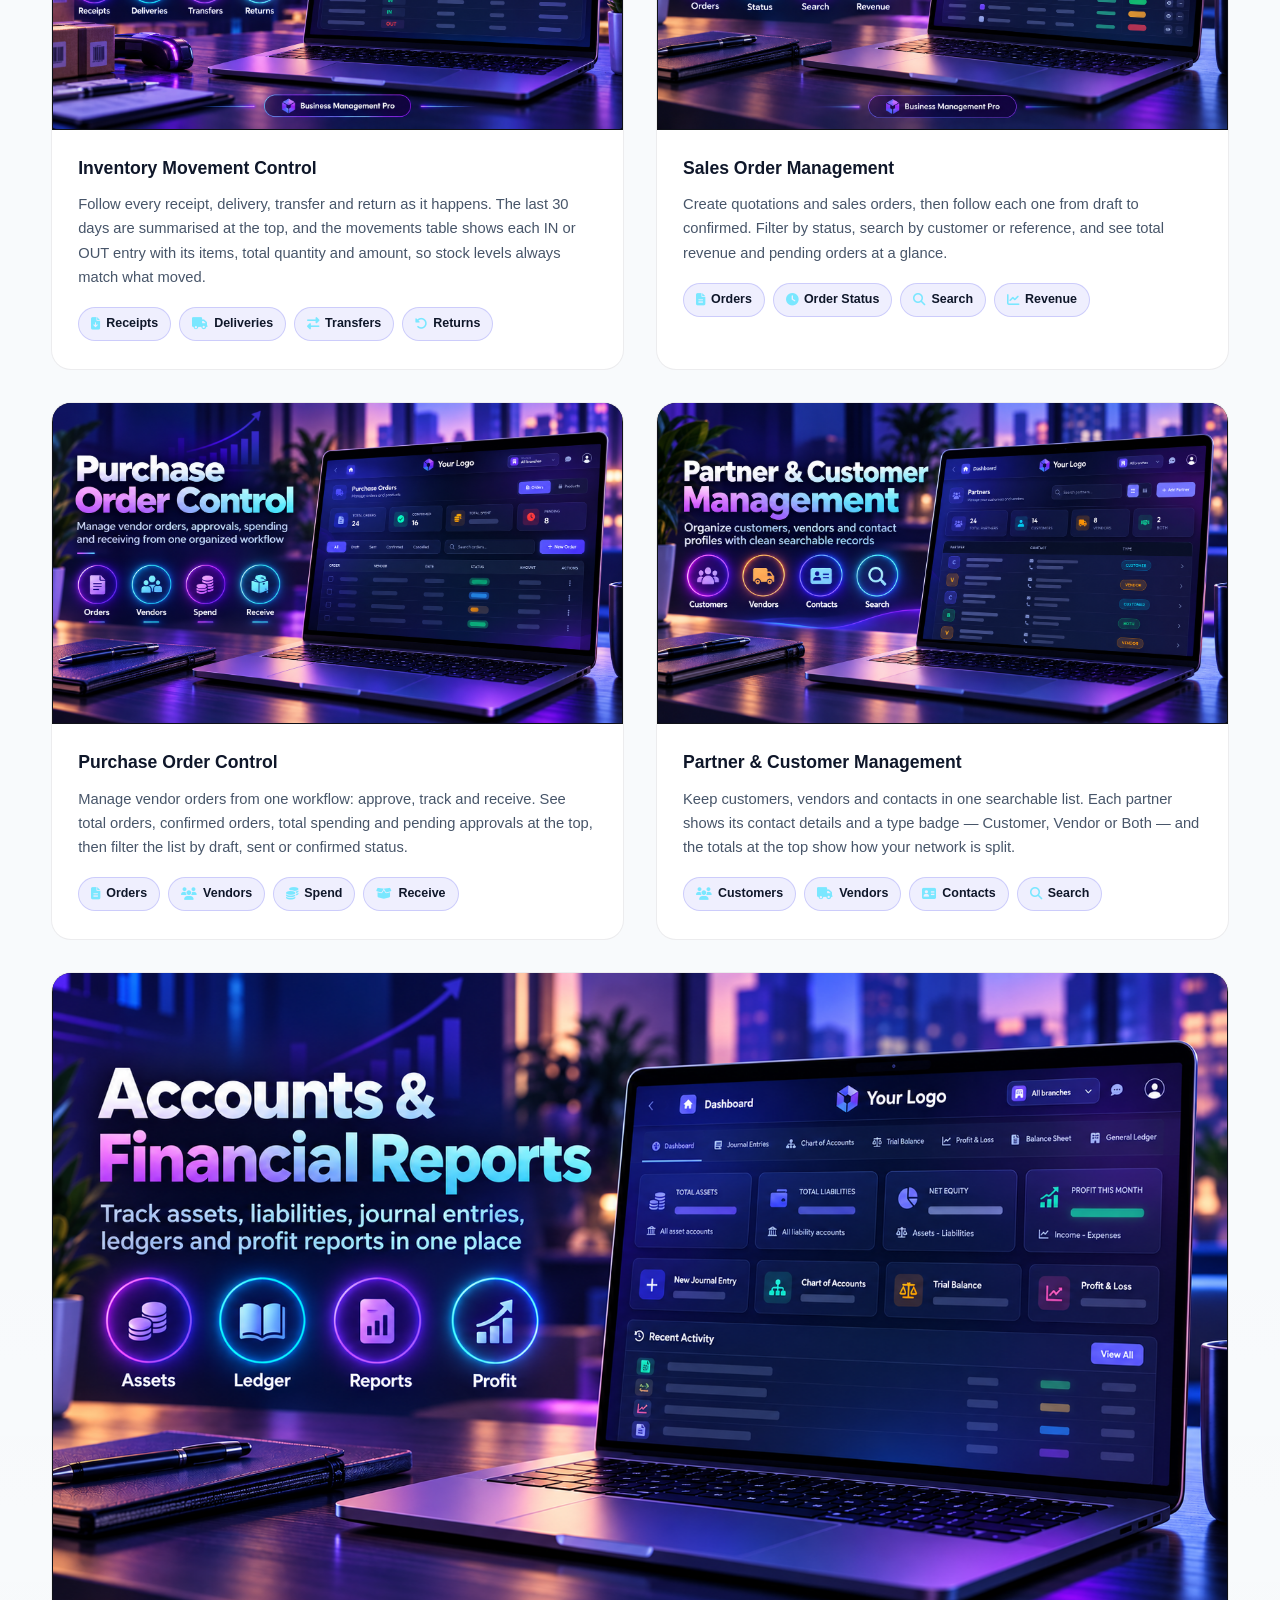
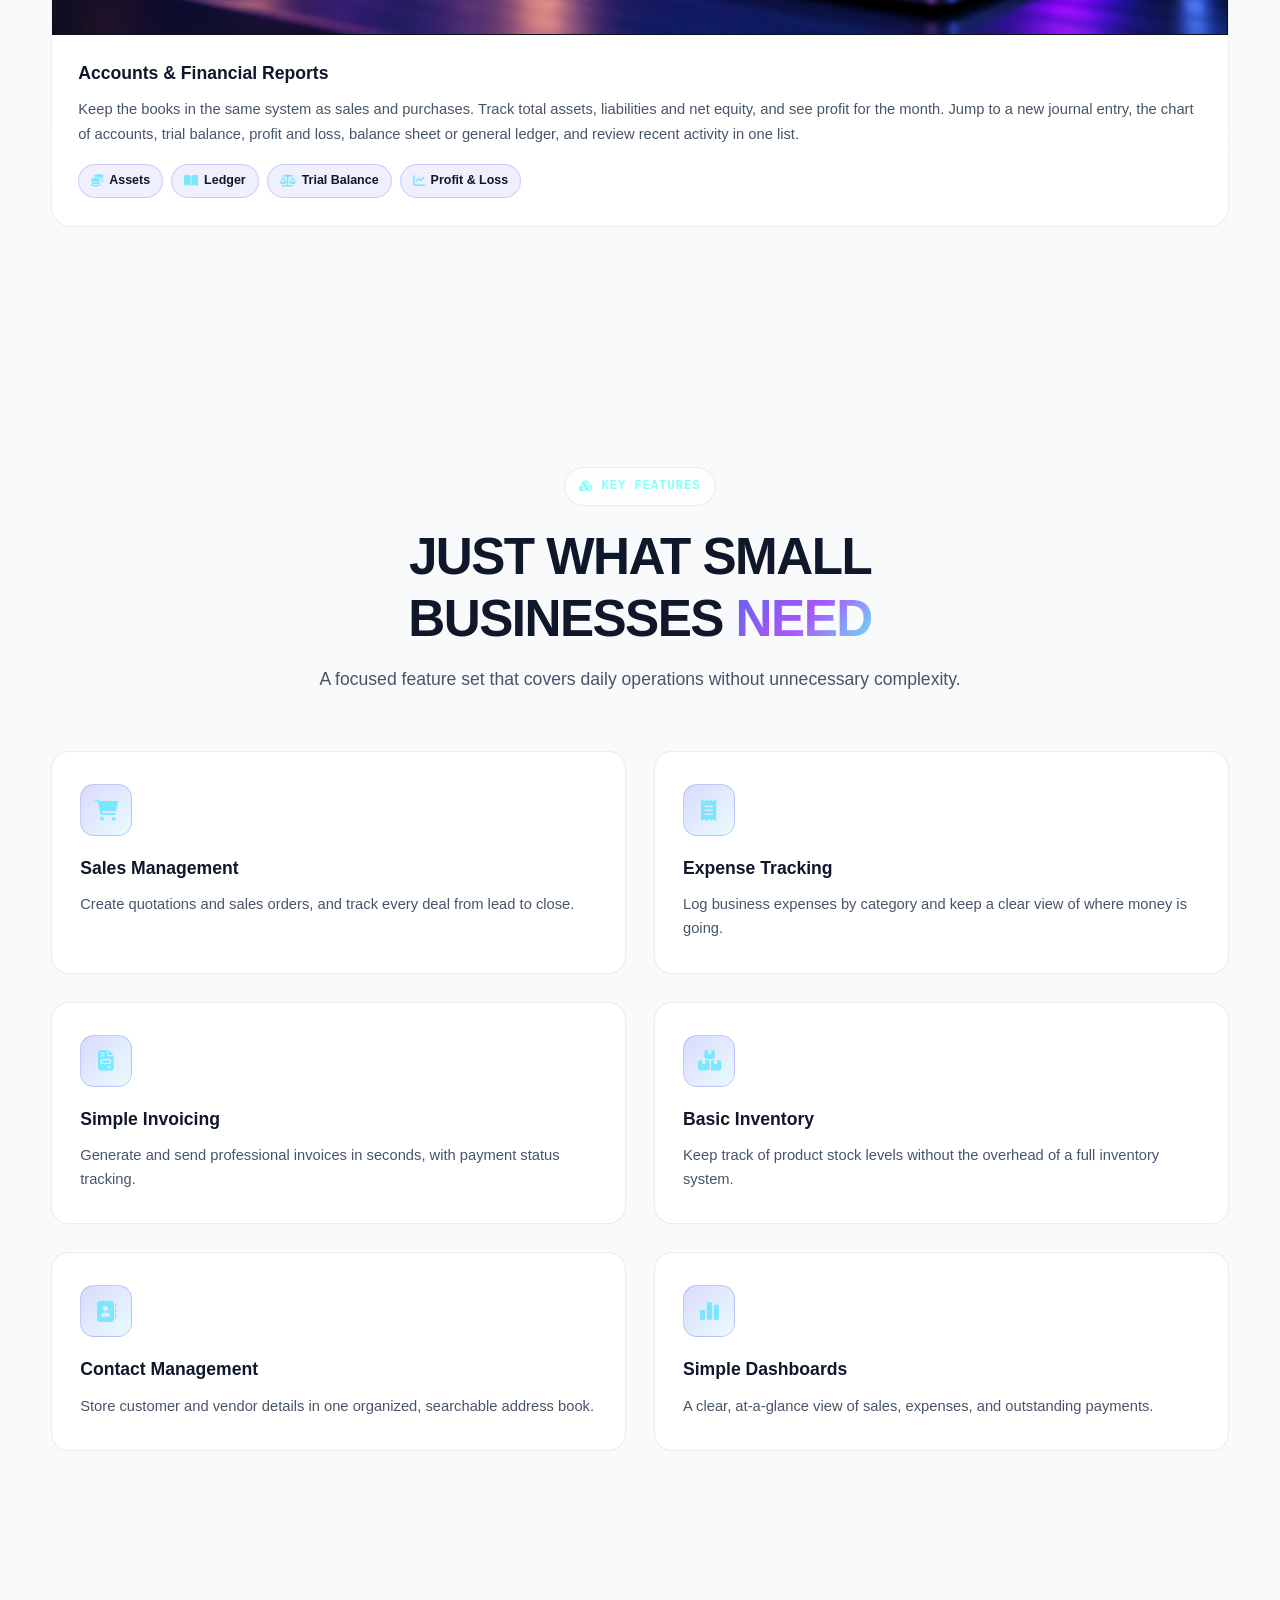
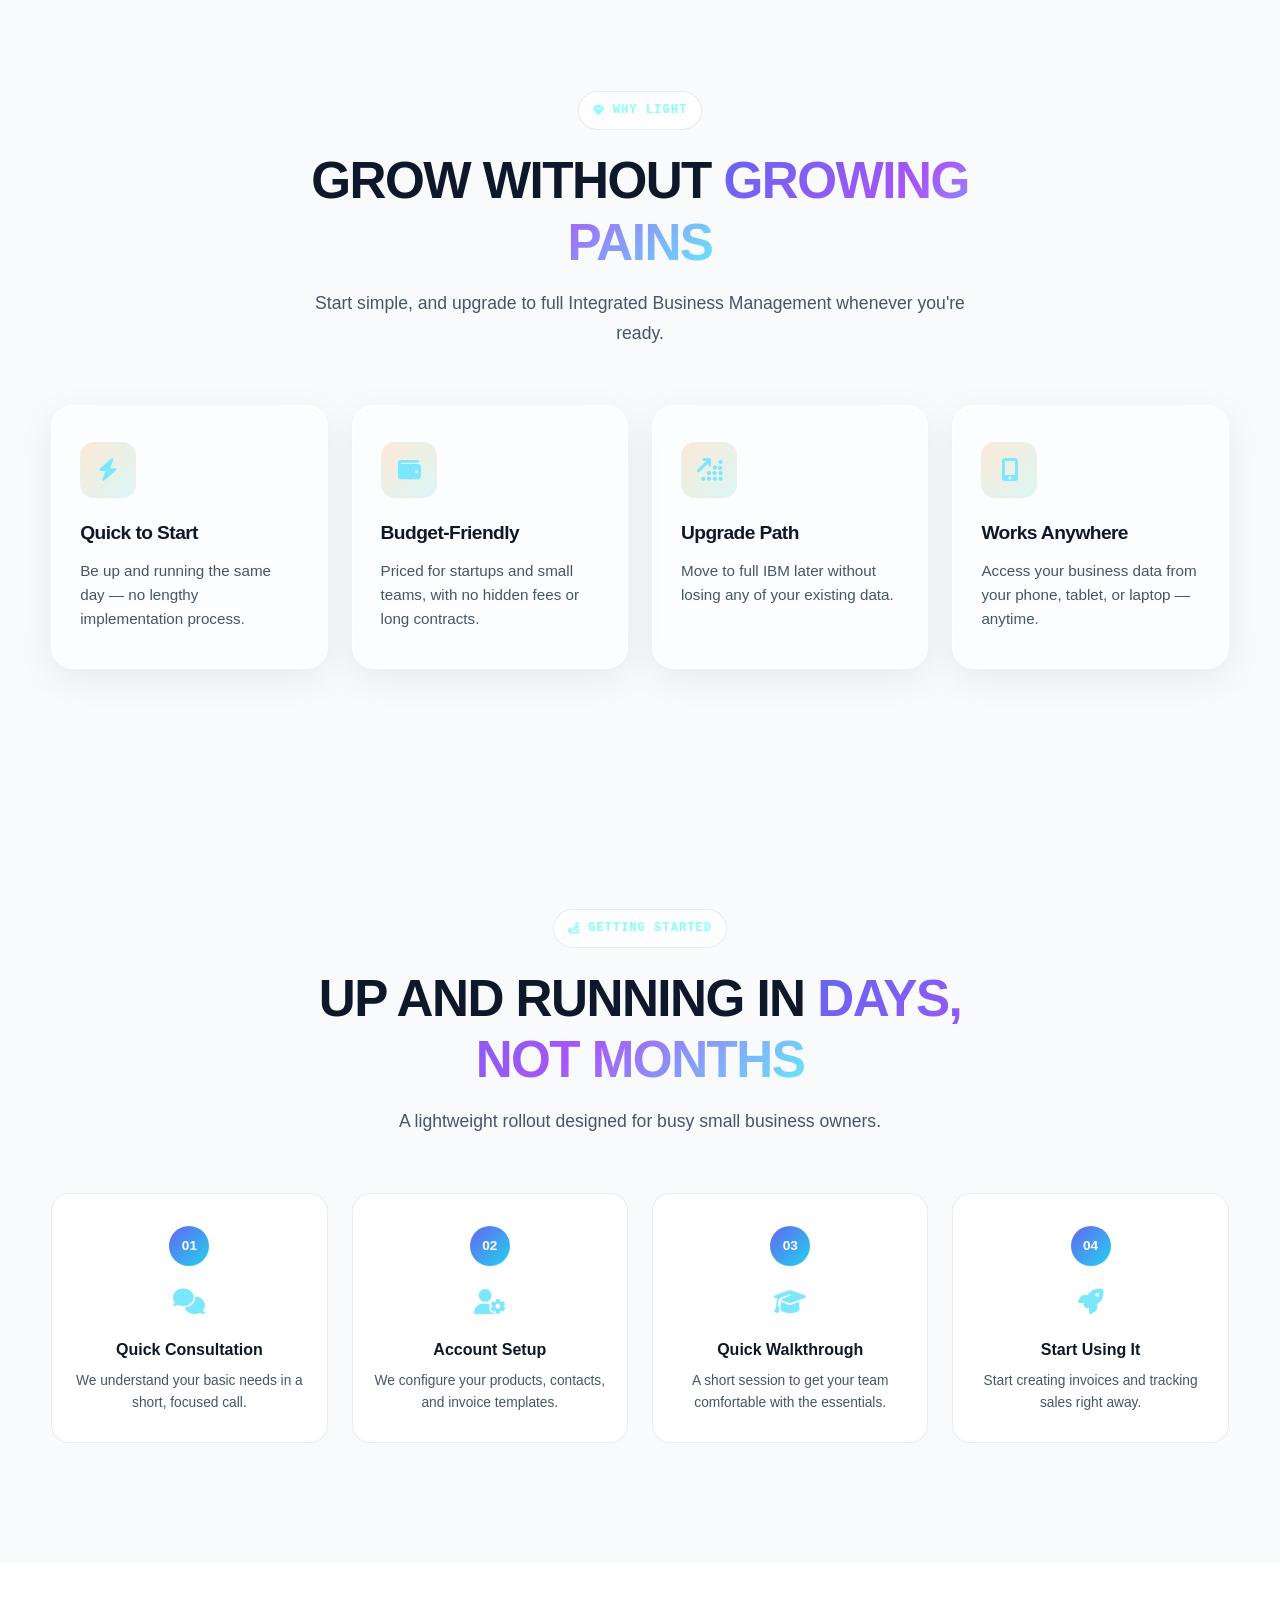
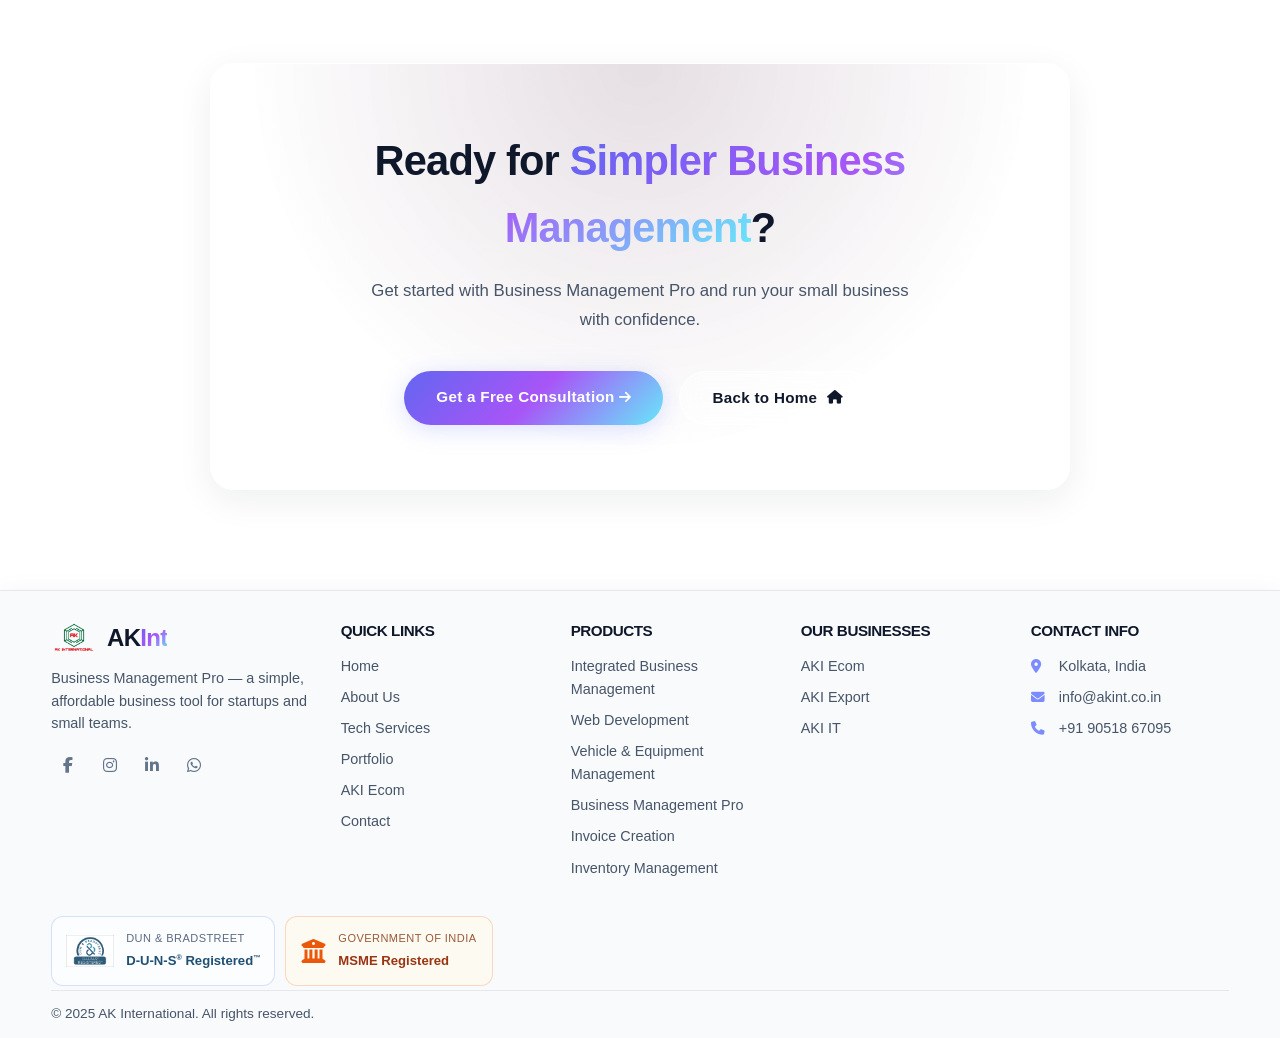
==== commit 627fd2db: "Improve language switcher across navigation Place the language switcher consistently across site nav" ====
--- a/business-management-light.html
+++ b/business-management-light.html
@@ -86,7 +86,6 @@
                     </ul>
                 </li>
                 <li><a href="index.html#contact" class="nav-link" data-text="Contact">Contact</a></li>
-                <li><a href="index.html#contact" class="nav-link nav-link--cta">Get a Quote</a></li>
             </ul>
             <div class="hamburger" id="hamburger">
                 <span></span>
--- a/styles.css
+++ b/styles.css
@@ -3859,30 +3859,40 @@
 
 @import url('https://fonts.googleapis.com/css2?family=Cairo:wght@400;500;600;700;800;900&family=Tajawal:wght@400;500;700;800;900&display=swap');
 
-/* ===== MATCHING ACTION BUTTONS (SAME SIZE & SHAPE) ===== */
+/* ===== LANGUAGE SWITCHER (PROMINENT & UNIVERSALLY VISIBLE) ===== */
 .foundation-nav__actions {
     display: flex !important;
     align-items: center !important;
     justify-content: flex-end !important;
-    gap: 12px !important;
-}
-
-.language-switcher,
-.foundation-nav__actions .btn,
-.foundation-nav__actions .btn--hero-secondary,
-.navbar .language-switcher,
+    margin-left: auto !important;
+    flex-shrink: 0 !important;
+}
+
+html[dir="rtl"] .foundation-nav__actions {
+    margin-left: 0 !important;
+    margin-right: auto !important;
+    justify-content: flex-start !important;
+}
+
+/* Remove Get a Quote from navbar across all pages */
+.foundation-nav .foundation-nav__link--cta,
+.foundation-nav .btn--hero-secondary,
 .navbar .nav-link--cta {
+    display: none !important;
+}
+
+.language-switcher {
     display: inline-flex !important;
     align-items: center !important;
     justify-content: center !important;
-    height: 42px !important;
-    min-height: 42px !important;
-    max-height: 42px !important;
-    padding: 0 20px !important;
+    height: 40px !important;
+    min-height: 40px !important;
+    max-height: 40px !important;
+    padding: 0 16px !important;
     border-radius: 9999px !important;
     font-family: 'Inter', -apple-system, BlinkMacSystemFont, "Segoe UI", Roboto, sans-serif !important;
     font-size: 0.92rem !important;
-    font-weight: 600 !important;
+    font-weight: 700 !important;
     line-height: 1 !important;
     box-sizing: border-box !important;
     white-space: nowrap !important;
@@ -3890,78 +3900,98 @@
     cursor: pointer !important;
     user-select: none !important;
     transition: all 0.25s cubic-bezier(0.16, 1, 0.3, 1) !important;
-    border: 1px solid rgba(15, 23, 42, 0.16) !important;
+    border: 1.5px solid rgba(15, 23, 42, 0.18) !important;
     background: #ffffff !important;
     color: #0f172a !important;
-    box-shadow: 0 2px 8px rgba(15, 23, 42, 0.06) !important;
+    -webkit-text-fill-color: #0f172a !important;
+    box-shadow: 0 2px 10px rgba(15, 23, 42, 0.08) !important;
     margin: 0 !important;
-}
-
-.language-switcher:hover,
-.foundation-nav__actions .btn:hover,
-.foundation-nav__actions .btn--hero-secondary:hover,
-.navbar .language-switcher:hover,
-.navbar .nav-link--cta:hover {
+    gap: 8px !important;
+    z-index: 1001 !important;
+    opacity: 1 !important;
+    visibility: visible !important;
+    flex-shrink: 0 !important;
+}
+
+.language-switcher:hover {
     background: #f8fafc !important;
-    border-color: rgba(15, 23, 42, 0.28) !important;
+    border-color: rgba(15, 23, 42, 0.35) !important;
     color: #0f172a !important;
-    box-shadow: 0 4px 14px rgba(15, 23, 42, 0.1) !important;
+    -webkit-text-fill-color: #0f172a !important;
+    box-shadow: 0 4px 16px rgba(15, 23, 42, 0.14) !important;
     transform: translateY(-1px) !important;
 }
 
-.language-switcher {
-    gap: 8px !important;
-    z-index: 100;
-}
-
 .language-switcher .lang-globe {
-    font-size: 1rem;
-    line-height: 1;
-    display: inline-flex;
-    align-items: center;
+    font-size: 1.05rem !important;
+    line-height: 1 !important;
+    display: inline-flex !important;
+    align-items: center !important;
 }
 
 .language-switcher .lang-text {
-    font-weight: 600;
-    line-height: 1;
-    letter-spacing: 0.2px;
-}
-
-/* Dark Theme / Export Site Styling */
-.page-with-home-bg .language-switcher,
-.page-with-home-bg .foundation-nav__actions .btn,
-.page-with-home-bg .foundation-nav__actions .btn--hero-secondary,
-.page-with-home-bg .nav-link--cta,
-[data-theme="dark"] .language-switcher,
-[data-theme="dark"] .foundation-nav__actions .btn,
-[data-theme="dark"] .foundation-nav__actions .btn--hero-secondary,
-[data-theme="dark"] .nav-link--cta,
-body.dark-mode .language-switcher,
-body.dark-mode .foundation-nav__actions .btn,
-body.dark-mode .foundation-nav__actions .btn--hero-secondary,
-body.dark-mode .nav-link--cta {
-    background: rgba(255, 255, 255, 0.08) !important;
-    border: 1px solid rgba(255, 255, 255, 0.18) !important;
-    color: #f8fafc !important;
-    box-shadow: 0 4px 16px rgba(0, 0, 0, 0.35) !important;
-}
-
-.page-with-home-bg .language-switcher:hover,
-.page-with-home-bg .foundation-nav__actions .btn:hover,
-.page-with-home-bg .foundation-nav__actions .btn--hero-secondary:hover,
-.page-with-home-bg .nav-link--cta:hover,
-[data-theme="dark"] .language-switcher:hover,
-[data-theme="dark"] .foundation-nav__actions .btn:hover,
-[data-theme="dark"] .foundation-nav__actions .btn--hero-secondary:hover,
-[data-theme="dark"] .nav-link--cta:hover,
-body.dark-mode .language-switcher:hover,
-body.dark-mode .foundation-nav__actions .btn:hover,
-body.dark-mode .foundation-nav__actions .btn--hero-secondary:hover,
-body.dark-mode .nav-link--cta:hover {
-    background: rgba(255, 255, 255, 0.15) !important;
-    border-color: rgba(255, 255, 255, 0.35) !important;
-    color: #ffffff !important;
-    box-shadow: 0 6px 22px rgba(0, 0, 0, 0.45) !important;
+    font-weight: 700 !important;
+    font-size: 0.92rem !important;
+    line-height: 1 !important;
+    letter-spacing: 0.2px !important;
+    color: #0f172a !important;
+    -webkit-text-fill-color: #0f172a !important;
+    display: inline-block !important;
+    visibility: visible !important;
+    opacity: 1 !important;
+}
+
+/* Navbar container alignment on subpages */
+.navbar .container {
+    display: flex !important;
+    align-items: center !important;
+    justify-content: space-between !important;
+    gap: 12px !important;
+}
+
+.navbar .logo,
+.navbar-brand {
+    order: 1 !important;
+}
+
+.navbar .nav-menu,
+.navbar-collapse {
+    order: 2 !important;
+}
+
+.currency-selector {
+    order: 3 !important;
+}
+
+.navbar .language-switcher {
+    order: 4 !important;
+    margin-left: auto !important;
+    margin-right: 8px !important;
+}
+
+.navbar .hamburger,
+.navbar-toggler {
+    order: 5 !important;
+}
+
+html[dir="rtl"] .navbar .language-switcher {
+    margin-left: 8px !important;
+    margin-right: auto !important;
+}
+
+@media (min-width: 1025px) {
+    .navbar .nav-menu {
+        margin-left: auto !important;
+        margin-right: 16px !important;
+    }
+    html[dir="rtl"] .navbar .nav-menu {
+        margin-right: auto !important;
+        margin-left: 16px !important;
+    }
+    .navbar .language-switcher {
+        margin-left: 0 !important;
+        margin-right: 0 !important;
+    }
 }
 
 /* RTL Global Rules */
